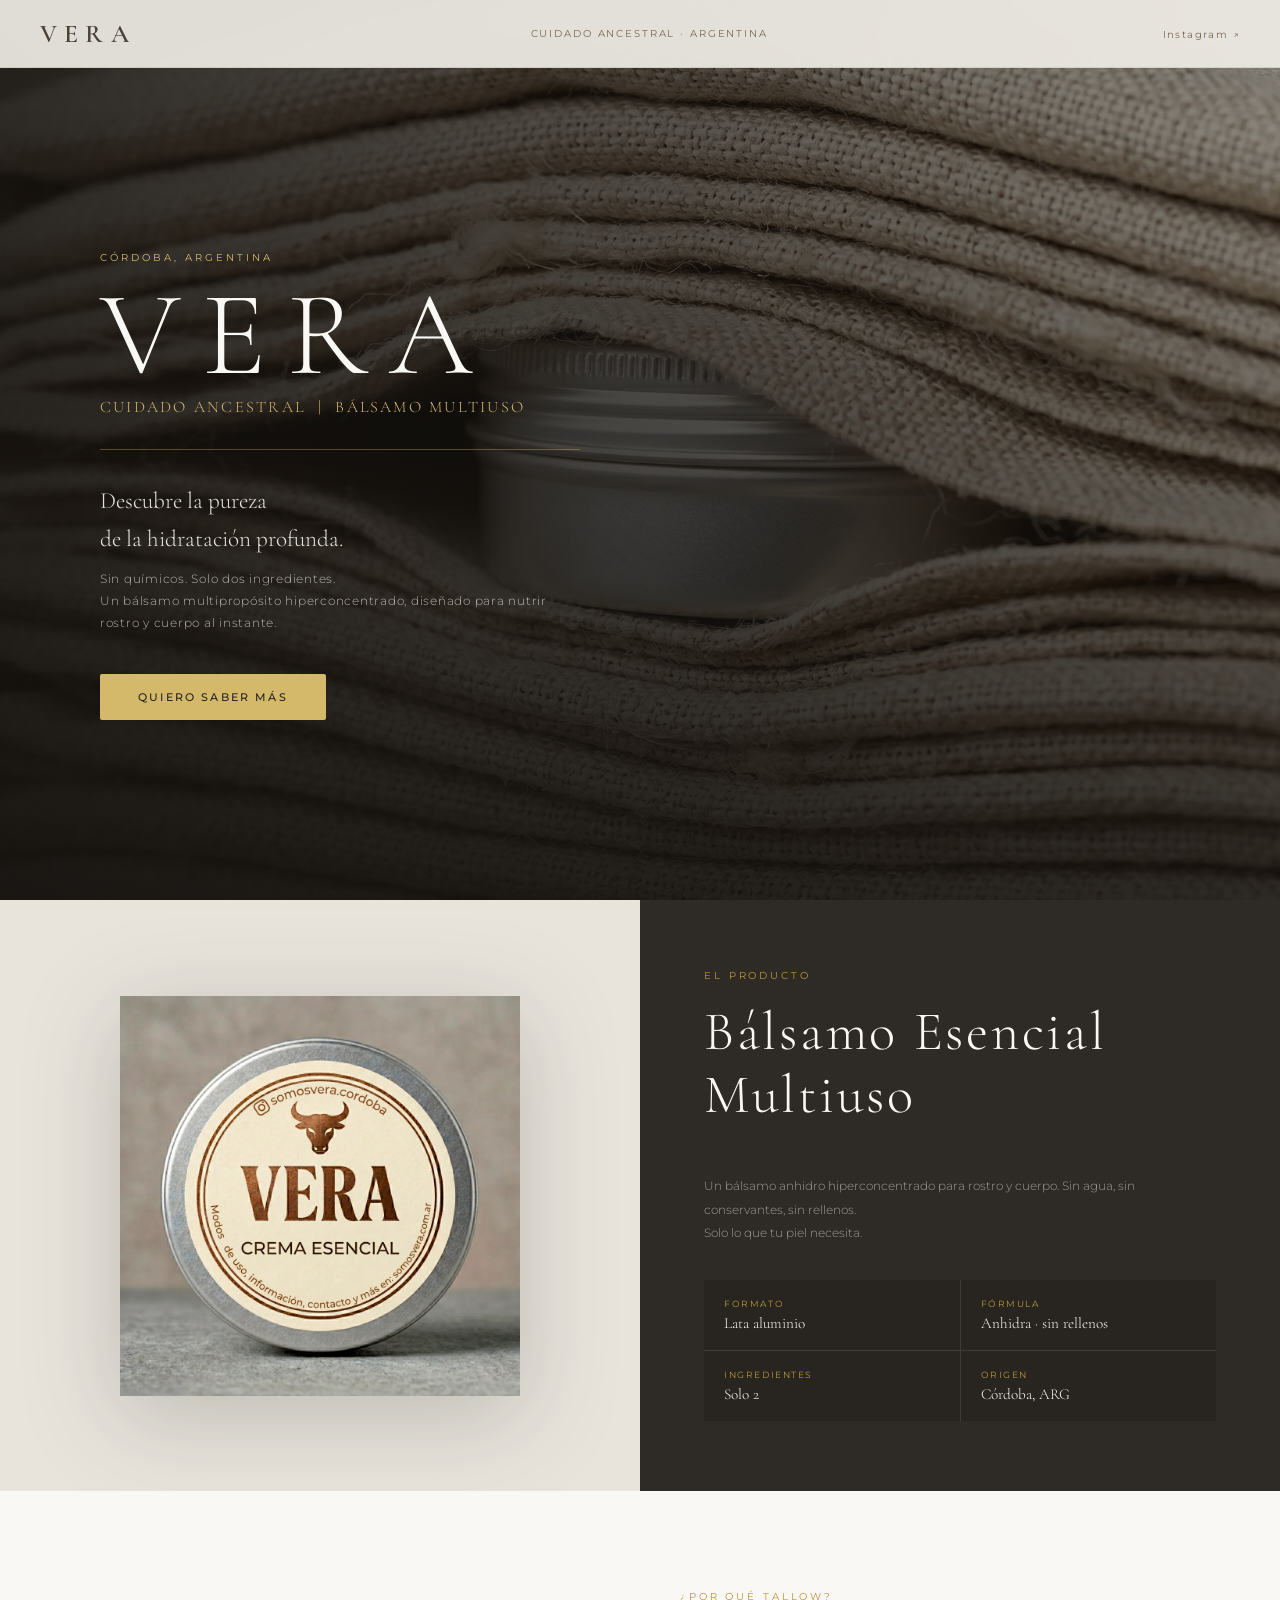
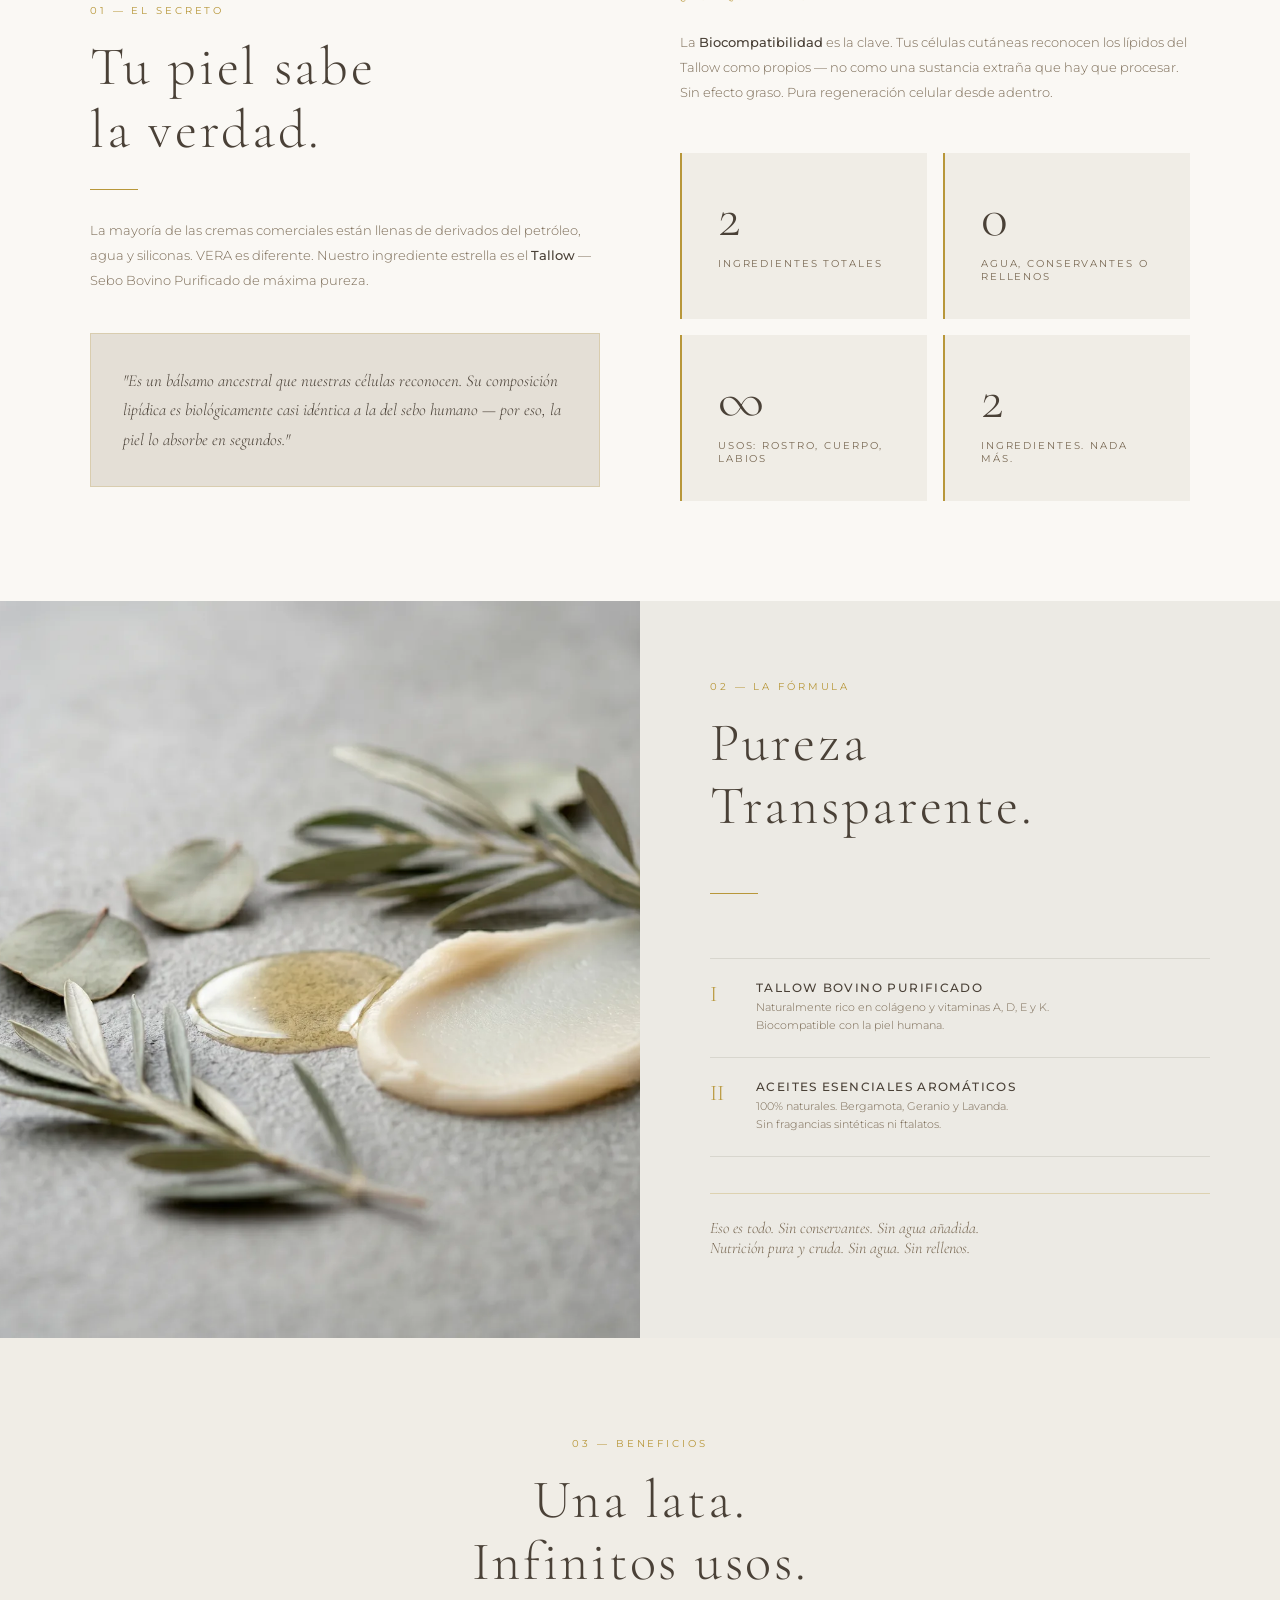
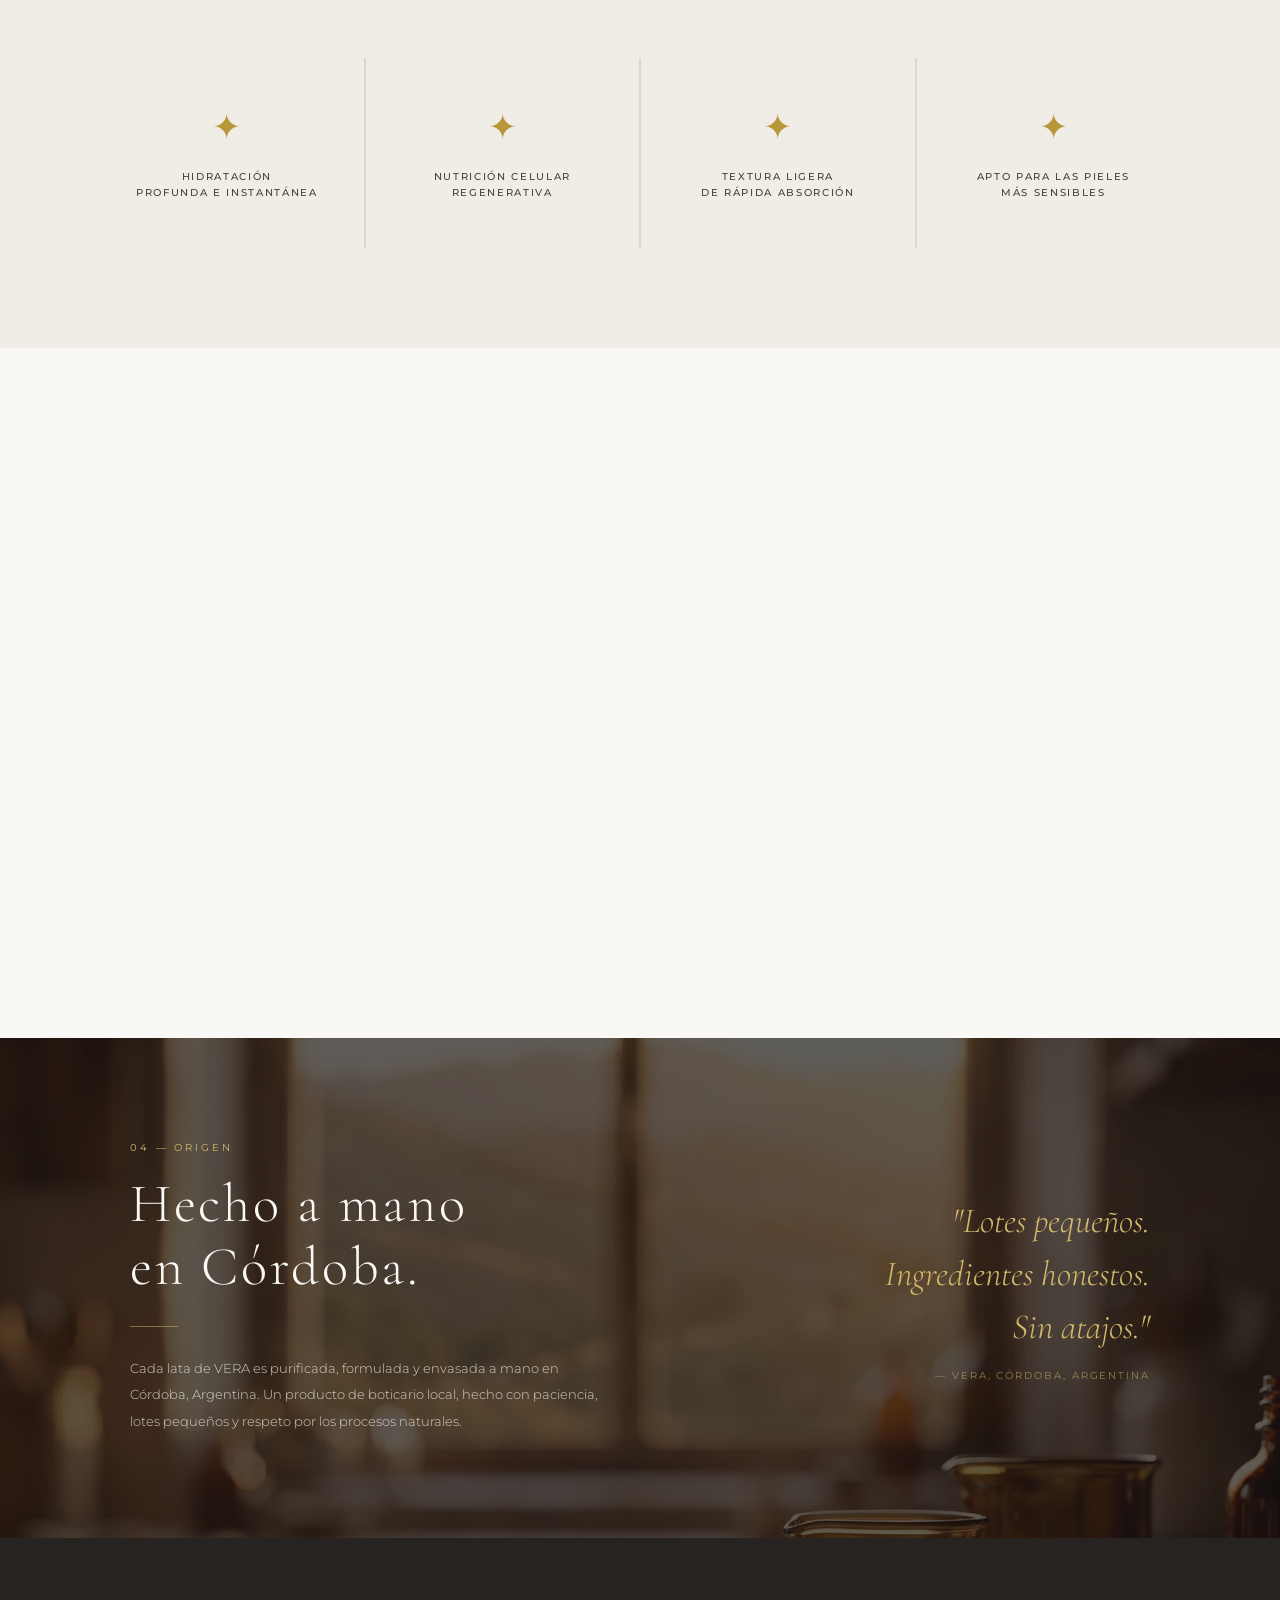
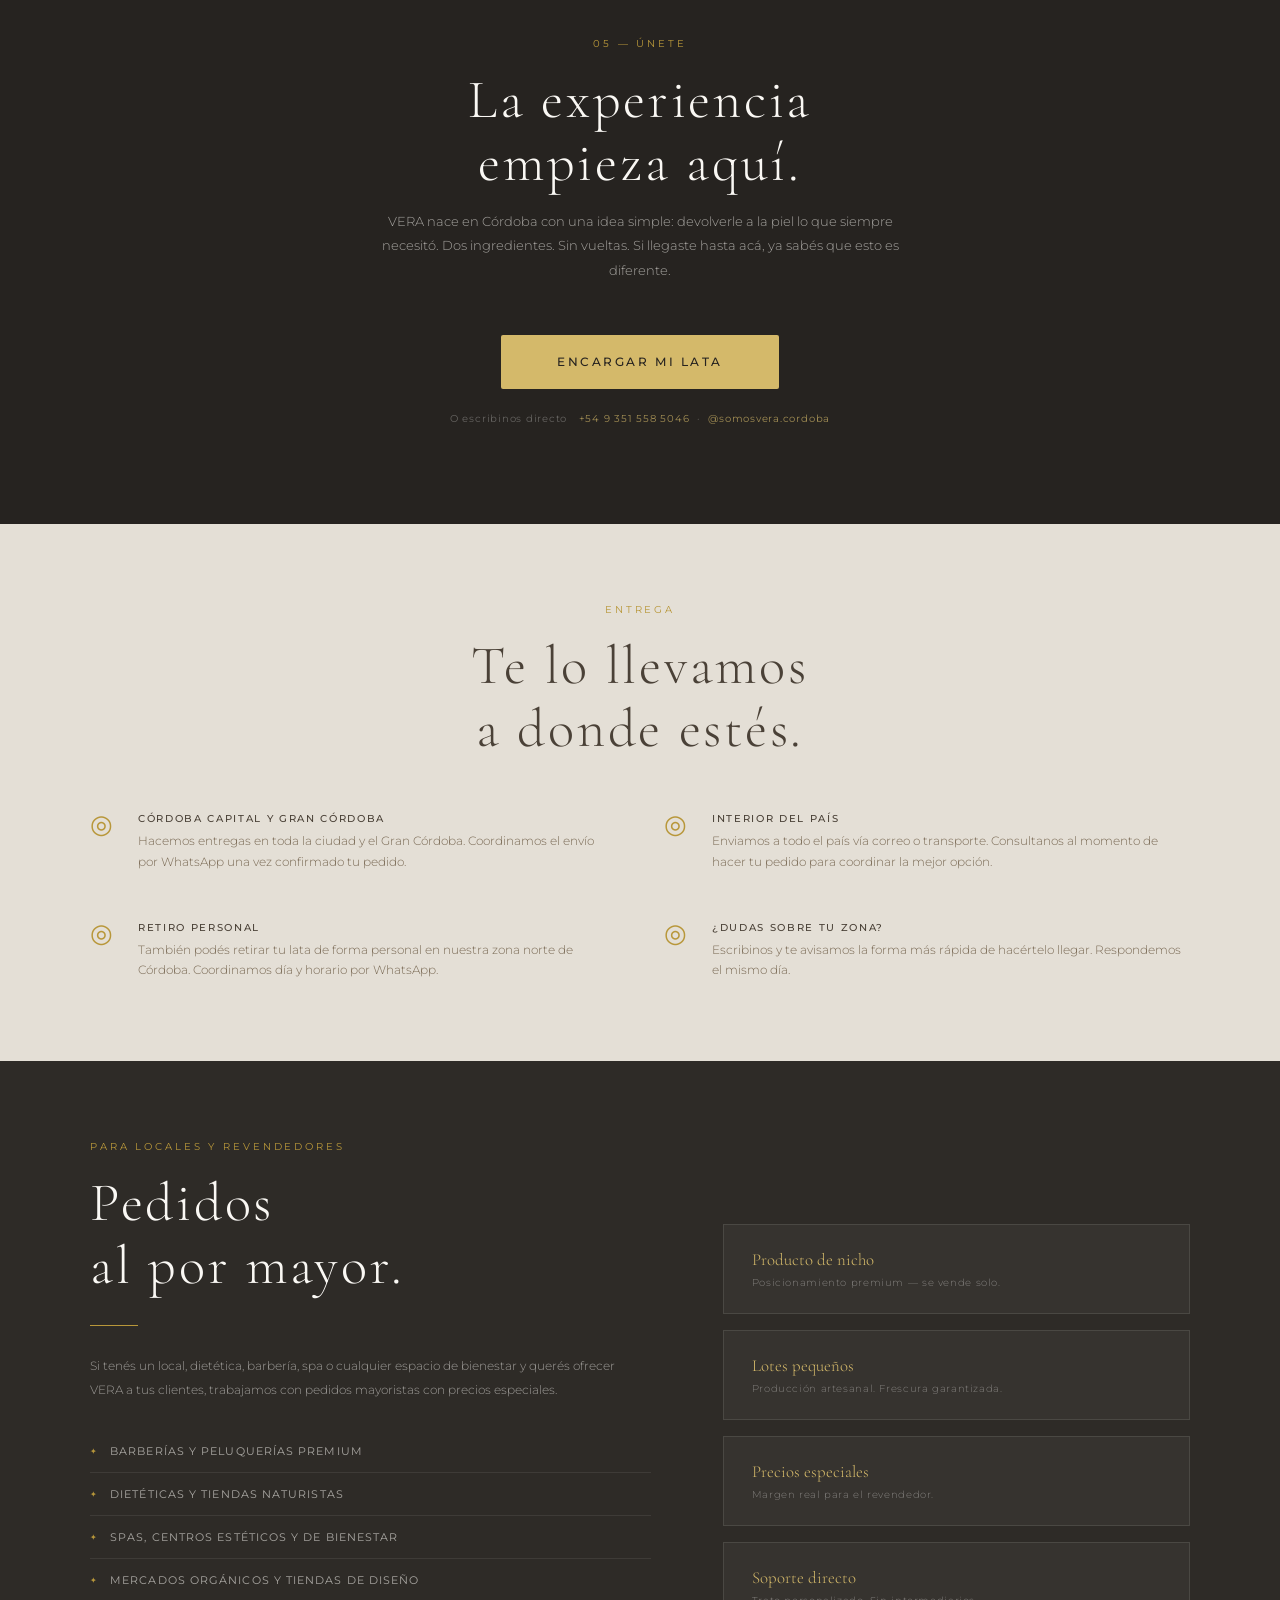
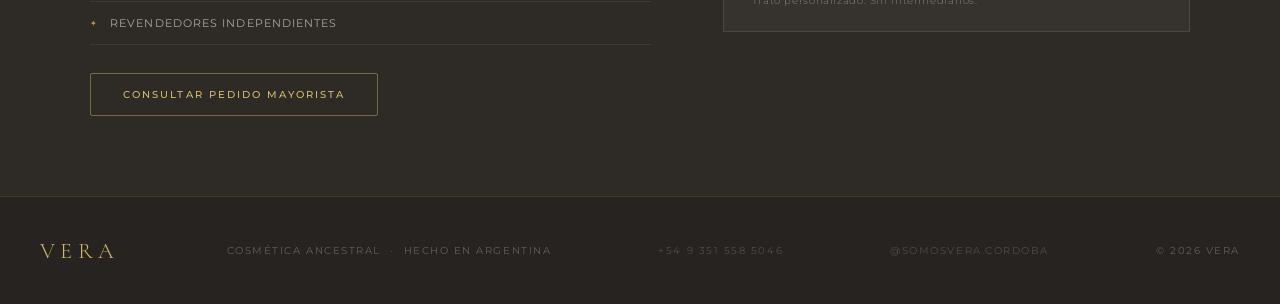
==== index.html @ 664d97ab "Add files via upload" ====
<!DOCTYPE html>
<html lang="es">
<head>
  <meta charset="UTF-8">
  <meta name="viewport" content="width=device-width, initial-scale=1.0">
  <title>VERA — Cuidado Ancestral</title>
  <meta name="description" content="Bálsamo anhidro multipropósito con Tallow Bovino Purificado. Sin químicos. Solo dos ingredientes. Hecho a mano en Córdoba, Argentina.">
  <meta name="google-site-verification" content="EqKRUi0XZjPTSMyRxsGpBdB-hpSCv6zzJVBK5HMQ8D8" />
  <link rel="icon" type="image/x-icon" href="favicon.ico">
  <link rel="apple-touch-icon" href="favicon.ico">

  <!-- Google tag (gtag.js) -->
  <script async src="https://www.googletagmanager.com/gtag/js?id=G-8P85FS23PB"></script>
  <script>
    window.dataLayer = window.dataLayer || [];
    function gtag(){dataLayer.push(arguments);}
    gtag('js', new Date());
    gtag('config', 'G-8P85FS23PB');
  </script>

  <!-- FONTS -->
  <link rel="preconnect" href="https://fonts.googleapis.com">
  <link rel="preconnect" href="https://fonts.gstatic.com" crossorigin>
  <link href="https://fonts.googleapis.com/css2?family=Cormorant+Garamond:ital,wght@0,300;0,400;0,600;1,300;1,400&family=Montserrat:wght@300;400;500;600&display=swap" rel="stylesheet">

  <style>
    /* ──────────────────────────────────────────────
       RESET & BASE
    ────────────────────────────────────────────── */
    *, *::before, *::after { box-sizing: border-box; margin: 0; padding: 0; }

    :root {
      --cream:       #F0EDE6;
      --cream-dark:  #E4DFD6;
      --concrete:    #D8D4CC;
      --concrete-bg: #ECEAE4;
      --charcoal:    #2E2B27;
      --bronze:      #4A4137;
      --bronze-mid:  #7A6A55;
      --gold:        #B8973A;
      --gold-light:  #D4B96A;
      --white-warm:  #FAF8F4;
      --dark-bg:     #262320;

      --serif:  'Cormorant Garamond', Georgia, serif;
      --sans:   'Montserrat', Arial, sans-serif;

      --max-w: 1100px;
      --radius: 2px;
    }

    html { scroll-behavior: smooth; }

    body {
      font-family: var(--sans);
      background-color: var(--cream);
      color: var(--charcoal);
      -webkit-font-smoothing: antialiased;
      overflow-x: hidden;
    }

    img { display: block; width: 100%; }

    /* ──────────────────────────────────────────────
       NAVIGATION
    ────────────────────────────────────────────── */
    nav {
      position: fixed;
      top: 0; left: 0; right: 0;
      z-index: 100;
      padding: 18px 40px;
      display: flex;
      justify-content: space-between;
      align-items: center;
      background: rgba(240, 237, 230, 0.92);
      backdrop-filter: blur(12px);
      -webkit-backdrop-filter: blur(12px);
      border-bottom: 1px solid rgba(74, 65, 55, 0.12);
      transition: padding 0.3s ease;
    }

    .nav-logo {
      font-family: var(--serif);
      font-size: 1.6rem;
      font-weight: 600;
      letter-spacing: 0.28em;
      color: var(--bronze);
      text-decoration: none;
    }

    .nav-tagline {
      font-family: var(--sans);
      font-size: 0.65rem;
      letter-spacing: 0.18em;
      text-transform: uppercase;
      color: var(--bronze-mid);
    }

    /* ──────────────────────────────────────────────
       HERO
       → Imagen: img_hero.jpg (lata en lino)
    ────────────────────────────────────────────── */
    #hero {
      min-height: 100vh;
      position: relative;
      display: flex;
      align-items: flex-end;
      justify-content: flex-start;
      overflow: hidden;
      background-color: #C8C0B0;
    }

    .hero-bg {
      position: absolute;
      inset: 0;
      background-image: url('img_hero.webp');
      background-size: cover;
      background-position: center 40%;
      transform: scale(1.04);
      transition: transform 8s ease;
    }

    #hero:hover .hero-bg { transform: scale(1.0); }

    .hero-overlay {
      position: absolute;
      inset: 0;
      /* Strong dark base + heavier on the left where text sits */
      background:
        linear-gradient(to right,  rgba(20,17,14,0.82) 0%, rgba(20,17,14,0.55) 55%, rgba(20,17,14,0.15) 100%),
        linear-gradient(to bottom, rgba(20,17,14,0.25) 0%, rgba(20,17,14,0.55) 60%, rgba(20,17,14,0.85) 100%);
    }

    .hero-content {
      position: relative;
      z-index: 2;
      padding: 0 60px 80px;
      max-width: 720px;
    }

    .hero-brand-label {
      font-family: var(--sans);
      font-size: 0.62rem;
      letter-spacing: 0.3em;
      text-transform: uppercase;
      color: var(--gold-light);
      margin-bottom: 18px;
      display: block;
    }

    .hero-title {
      font-family: var(--serif);
      font-size: clamp(4rem, 10vw, 7.5rem);
      font-weight: 300;
      letter-spacing: 0.18em;
      line-height: 0.9;
      color: var(--white-warm);
      margin-bottom: 8px;
    }

    .hero-subtitle {
      font-family: var(--serif);
      font-size: clamp(0.85rem, 1.5vw, 1rem);
      font-weight: 300;
      letter-spacing: 0.14em;
      text-transform: uppercase;
      color: var(--gold-light);
      margin-bottom: 32px;
      padding-bottom: 32px;
      border-bottom: 1px solid rgba(212, 185, 106, 0.35);
    }

    .hero-body {
      font-family: var(--serif);
      font-size: clamp(1.1rem, 2.2vw, 1.45rem);
      font-weight: 300;
      line-height: 1.65;
      color: rgba(250, 248, 244, 0.9);
      margin-bottom: 10px;
    }

    .hero-body-small {
      font-family: var(--sans);
      font-size: 0.78rem;
      font-weight: 300;
      letter-spacing: 0.06em;
      line-height: 1.75;
      color: rgba(250, 248, 244, 0.68);
      margin-bottom: 40px;
      max-width: 480px;
    }

    .btn-primary {
      display: inline-block;
      font-family: var(--sans);
      font-size: 0.68rem;
      font-weight: 500;
      letter-spacing: 0.2em;
      text-transform: uppercase;
      color: var(--dark-bg);
      background: var(--gold-light);
      border: none;
      padding: 16px 38px;
      cursor: pointer;
      text-decoration: none;
      border-radius: var(--radius);
      transition: background 0.25s ease, letter-spacing 0.25s ease;
    }

    .btn-primary:hover {
      background: var(--gold);
      letter-spacing: 0.24em;
    }

    /* ── PRODUCT SHOWCASE ── */
    #producto {
      background: var(--cream-dark);
      padding: 0;
    }

    .producto-grid {
      display: grid;
      grid-template-columns: 1fr 1fr;
      min-height: 540px;
    }

    .producto-img-wrap {
      background: #E8E4DC;
      display: flex;
      align-items: center;
      justify-content: center;
      padding: 60px;
      overflow: hidden;
    }

    .producto-img-wrap img {
      width: 100%;
      max-width: 400px;
      height: auto;
      object-fit: contain;
      filter: drop-shadow(0 20px 48px rgba(38,35,32,0.22));
      transition: transform 0.6s ease;
    }

    .producto-img-wrap:hover img {
      transform: scale(1.03) rotate(1deg);
    }

    .producto-content {
      background: var(--charcoal);
      padding: 70px 64px;
      display: flex;
      flex-direction: column;
      justify-content: center;
    }

    .producto-content .section-label { color: var(--gold); }
    .producto-content .section-title { color: var(--white-warm); }

    .producto-detail {
      font-family: var(--sans);
      font-size: 0.75rem;
      font-weight: 300;
      line-height: 1.95;
      color: rgba(250, 248, 244, 0.55);
      margin-top: 20px;
    }

    .producto-specs {
      display: grid;
      grid-template-columns: 1fr 1fr;
      gap: 1px;
      background: rgba(250,248,244,0.08);
      margin-top: 36px;
    }

    .spec-item {
      background: rgba(38,35,32,0.9);
      padding: 18px 20px;
    }

    .spec-label {
      font-family: var(--sans);
      font-size: 0.55rem;
      letter-spacing: 0.18em;
      text-transform: uppercase;
      color: var(--gold);
      display: block;
      margin-bottom: 4px;
    }

    .spec-value {
      font-family: var(--serif);
      font-size: 0.95rem;
      font-weight: 300;
      color: var(--white-warm);
    }

    @media (max-width: 900px) {
      .producto-grid { grid-template-columns: 1fr; }
      .producto-img-wrap { padding: 48px 40px; min-height: 320px; }
      .producto-content { padding: 48px 32px; }
      .producto-specs { grid-template-columns: 1fr 1fr; }
    }

    .btn-outline {
      display: inline-block;
      font-family: var(--sans);
      font-size: 0.68rem;
      font-weight: 500;
      letter-spacing: 0.2em;
      text-transform: uppercase;
      color: var(--white-warm);
      background: transparent;
      border: 1px solid rgba(250, 248, 244, 0.5);
      padding: 15px 36px;
      cursor: pointer;
      text-decoration: none;
      border-radius: var(--radius);
      transition: all 0.25s ease;
    }

    .btn-outline:hover {
      background: rgba(250, 248, 244, 0.1);
      border-color: var(--gold-light);
      color: var(--gold-light);
    }

    /* ──────────────────────────────────────────────
       SECTION BASE STYLES
    ────────────────────────────────────────────── */
    section { padding: 100px 40px; }

    .section-inner {
      max-width: var(--max-w);
      margin: 0 auto;
    }

    .section-label {
      display: block;
      font-family: var(--sans);
      font-size: 0.6rem;
      letter-spacing: 0.3em;
      text-transform: uppercase;
      color: var(--gold);
      margin-bottom: 20px;
    }

    .section-title {
      font-family: var(--serif);
      font-size: clamp(2rem, 4.5vw, 3.4rem);
      font-weight: 300;
      letter-spacing: 0.05em;
      line-height: 1.15;
      color: var(--bronze);
      margin-bottom: 28px;
    }

    .section-text {
      font-family: var(--sans);
      font-size: 0.82rem;
      font-weight: 300;
      line-height: 1.9;
      color: var(--bronze-mid);
      max-width: 620px;
    }

    .divider {
      width: 48px;
      height: 1px;
      background: var(--gold);
      margin: 28px 0;
    }

    /* ──────────────────────────────────────────────
       SECTION 1 — EL SECRETO BIOCOMPATIBLE
    ────────────────────────────────────────────── */
    #secreto {
      background-color: var(--white-warm);
    }

    .secreto-grid {
      display: grid;
      grid-template-columns: 1fr 1fr;
      gap: 80px;
      align-items: center;
    }

    .secreto-stat {
      display: flex;
      flex-direction: column;
      align-items: flex-start;
      gap: 12px;
      padding: 36px;
      background: var(--cream);
      border-left: 2px solid var(--gold);
    }

    .secreto-stat-number {
      font-family: var(--serif);
      font-size: 3.5rem;
      font-weight: 300;
      color: var(--bronze);
      line-height: 1;
    }

    .secreto-stat-label {
      font-family: var(--sans);
      font-size: 0.65rem;
      letter-spacing: 0.18em;
      text-transform: uppercase;
      color: var(--bronze-mid);
    }

    .secreto-stats-grid {
      display: grid;
      grid-template-columns: 1fr 1fr;
      gap: 16px;
      margin-top: 48px;
    }

    .highlight-box {
      background: var(--cream-dark);
      border: 1px solid rgba(184, 151, 58, 0.25);
      padding: 32px;
      margin-top: 40px;
    }

    .highlight-box p {
      font-family: var(--serif);
      font-size: 1.05rem;
      font-weight: 300;
      font-style: italic;
      line-height: 1.75;
      color: var(--bronze);
    }

    /* ──────────────────────────────────────────────
       SECTION 2 — LA FÓRMULA
       → Imagen: img_formula.jpg (eucalipto + textura)
    ────────────────────────────────────────────── */
    #formula {
      background-color: var(--concrete-bg);
      padding: 0;
    }

    .formula-grid {
      display: grid;
      grid-template-columns: 1fr 1fr;
      min-height: 600px;
    }

    .formula-img {
      position: relative;
      overflow: hidden;
      background-color: #C8C4BC;
    }

    .formula-img img {
      height: 100%;
      object-fit: cover;
      object-position: center;
      transition: transform 6s ease;
    }

    .formula-img:hover img { transform: scale(1.04); }

    .formula-content {
      padding: 80px 70px;
      display: flex;
      flex-direction: column;
      justify-content: center;
      background: var(--concrete-bg);
    }

    .ingredient-list {
      list-style: none;
      margin: 36px 0;
    }

    .ingredient-list li {
      display: flex;
      align-items: flex-start;
      gap: 18px;
      padding: 22px 0;
      border-bottom: 1px solid rgba(74, 65, 55, 0.12);
    }

    .ingredient-list li:first-child {
      border-top: 1px solid rgba(74, 65, 55, 0.12);
    }

    .ingredient-number {
      font-family: var(--serif);
      font-size: 1.4rem;
      font-weight: 300;
      color: var(--gold);
      line-height: 1;
      min-width: 28px;
      padding-top: 2px;
    }

    .ingredient-name {
      font-family: var(--sans);
      font-size: 0.72rem;
      font-weight: 500;
      letter-spacing: 0.12em;
      text-transform: uppercase;
      color: var(--bronze);
      margin-bottom: 4px;
    }

    .ingredient-desc {
      font-family: var(--sans);
      font-size: 0.7rem;
      font-weight: 300;
      color: var(--bronze-mid);
      line-height: 1.6;
    }

    .formula-close {
      font-family: var(--serif);
      font-size: 1rem;
      font-style: italic;
      font-weight: 300;
      color: var(--bronze-mid);
      padding: 24px 0 0;
      border-top: 1px solid rgba(184, 151, 58, 0.3);
    }

    /* ──────────────────────────────────────────────
       SECTION 3 — BENEFICIOS
    ────────────────────────────────────────────── */
    #beneficios {
      background-color: var(--cream);
    }

    .beneficios-header {
      text-align: center;
      margin-bottom: 64px;
    }

    .beneficios-header .section-label {
      display: block;
      text-align: center;
    }

    .beneficios-grid {
      display: grid;
      grid-template-columns: repeat(4, 1fr);
      gap: 2px;
      background: rgba(74, 65, 55, 0.12);
    }

    .beneficio-card {
      background: var(--cream);
      padding: 48px 36px;
      text-align: center;
      transition: background 0.25s ease;
    }

    .beneficio-card:hover {
      background: var(--white-warm);
    }

    .beneficio-icon {
      font-family: var(--serif);
      font-size: 2.2rem;
      font-weight: 300;
      color: var(--gold);
      margin-bottom: 20px;
      display: block;
    }

    .beneficio-title {
      font-family: var(--sans);
      font-size: 0.65rem;
      font-weight: 500;
      letter-spacing: 0.16em;
      text-transform: uppercase;
      color: var(--bronze);
      line-height: 1.5;
    }

    /* ──────────────────────────────────────────────
       SECTION 4 — HECHO EN CÓRDOBA
       → Imagen: img_cordoba.jpg (taller boticario)
    ────────────────────────────────────────────── */
    #cordoba {
      padding: 0;
      position: relative;
      min-height: 500px;
      display: flex;
      align-items: center;
      overflow: hidden;
    }

    .cordoba-bg {
      position: absolute;
      inset: 0;
      background-image: url('img_cordoba.webp');
      background-size: cover;
      background-position: center 30%;
      filter: brightness(0.55);
    }

    .cordoba-overlay {
      position: absolute;
      inset: 0;
      background: rgba(38, 35, 32, 0.45);
    }

    .cordoba-content {
      position: relative;
      z-index: 2;
      max-width: var(--max-w);
      margin: 0 auto;
      padding: 100px 40px;
      display: grid;
      grid-template-columns: 1fr 1fr;
      gap: 80px;
      align-items: center;
      width: 100%;
    }

    .cordoba-text .section-label { color: var(--gold-light); }

    .cordoba-text .section-title {
      color: var(--white-warm);
    }

    .cordoba-body {
      font-family: var(--sans);
      font-size: 0.82rem;
      font-weight: 300;
      line-height: 2;
      color: rgba(250, 248, 244, 0.78);
      max-width: 480px;
    }

    .cordoba-detail {
      text-align: right;
    }

    .cordoba-quote {
      font-family: var(--serif);
      font-size: clamp(1.4rem, 3vw, 2.2rem);
      font-weight: 300;
      font-style: italic;
      color: var(--gold-light);
      line-height: 1.5;
      text-align: right;
    }

    .cordoba-attr {
      display: block;
      font-family: var(--sans);
      font-size: 0.6rem;
      letter-spacing: 0.2em;
      text-transform: uppercase;
      color: rgba(212, 185, 106, 0.6);
      margin-top: 16px;
      text-align: right;
    }

    /* ──────────────────────────────────────────────
       SECTION 5 — ÚNETE / CTA / PRECIO
    ────────────────────────────────────────────── */
    #cta {
      background-color: var(--dark-bg);
      text-align: center;
    }

    #cta .section-label { color: var(--gold); display: block; text-align: center; }
    #cta .section-title { color: var(--white-warm); text-align: center; margin: 0 auto 16px; max-width: 700px; }

    .cta-body {
      font-family: var(--sans);
      font-size: 0.8rem;
      font-weight: 300;
      line-height: 1.9;
      color: rgba(250, 248, 244, 0.6);
      max-width: 560px;
      margin: 0 auto 52px;
    }

    .cta-disclaimer {
      display: block;
      font-family: var(--sans);
      font-size: 0.6rem;
      letter-spacing: 0.08em;
      color: rgba(250, 248, 244, 0.3);
      margin-top: 24px;
    }

    /* ── MODO DE USO ── */
    #uso {
      background-color: var(--white-warm);
    }

    .uso-grid {
      display: grid;
      grid-template-columns: 1fr 1.6fr;
      gap: 80px;
      align-items: start;
    }

    .uso-sticky {
      position: sticky;
      top: 100px;
    }

    .uso-steps {
      display: flex;
      flex-direction: column;
      gap: 0;
    }

    .uso-step {
      display: flex;
      gap: 24px;
      padding: 28px 0;
      border-bottom: 1px solid rgba(74, 65, 55, 0.1);
      align-items: flex-start;
    }

    .uso-step:first-child { border-top: 1px solid rgba(74, 65, 55, 0.1); }

    .uso-step-num {
      font-family: var(--serif);
      font-size: 1.8rem;
      font-weight: 300;
      color: var(--gold);
      line-height: 1;
      min-width: 32px;
      padding-top: 2px;
    }

    .uso-step-title {
      font-family: var(--sans);
      font-size: 0.65rem;
      font-weight: 500;
      letter-spacing: 0.14em;
      text-transform: uppercase;
      color: var(--bronze);
      margin-bottom: 6px;
    }

    .uso-step-text {
      font-family: var(--sans);
      font-size: 0.76rem;
      font-weight: 300;
      line-height: 1.85;
      color: var(--bronze-mid);
    }

    .uso-tip {
      margin-top: 36px;
      padding: 28px 32px;
      background: var(--cream-dark);
      border-left: 2px solid var(--gold);
    }

    .uso-tip-label {
      font-family: var(--sans);
      font-size: 0.55rem;
      letter-spacing: 0.22em;
      text-transform: uppercase;
      color: var(--gold);
      display: block;
      margin-bottom: 8px;
    }

    .uso-tip-text {
      font-family: var(--serif);
      font-size: 0.95rem;
      font-weight: 300;
      font-style: italic;
      line-height: 1.75;
      color: var(--bronze);
    }

    @media (max-width: 900px) {
      .uso-grid { grid-template-columns: 1fr; gap: 40px; }
      .uso-sticky { position: static; }
    }

    /* ── ENVÍOS ── */
    #envios {
      background-color: var(--cream-dark);
      padding: 80px 40px;
    }

    .envios-grid {
      display: grid;
      grid-template-columns: 1fr 1fr;
      gap: 48px;
      align-items: start;
    }

    .envios-item {
      display: flex;
      gap: 20px;
      align-items: flex-start;
    }

    .envios-icon {
      font-family: var(--serif);
      font-size: 1.6rem;
      color: var(--gold);
      line-height: 1;
      min-width: 28px;
    }

    .envios-item-title {
      font-family: var(--sans);
      font-size: 0.65rem;
      font-weight: 500;
      letter-spacing: 0.16em;
      text-transform: uppercase;
      color: var(--bronze);
      margin-bottom: 6px;
    }

    .envios-item-text {
      font-family: var(--sans);
      font-size: 0.74rem;
      font-weight: 300;
      line-height: 1.75;
      color: var(--bronze-mid);
    }

    /* ── MAYORISTAS ── */
    #mayoristas {
      background-color: var(--charcoal);
      padding: 80px 40px;
    }

    .mayoristas-inner {
      max-width: var(--max-w);
      margin: 0 auto;
      display: grid;
      grid-template-columns: 1.2fr 1fr;
      gap: 72px;
      align-items: center;
    }

    #mayoristas .section-label { color: var(--gold); }
    #mayoristas .section-title { color: var(--white-warm); }

    .mayoristas-text {
      font-family: var(--sans);
      font-size: 0.78rem;
      font-weight: 300;
      line-height: 1.9;
      color: rgba(250, 248, 244, 0.55);
    }

    .mayoristas-list {
      list-style: none;
      margin: 28px 0;
    }

    .mayoristas-list li {
      font-family: var(--sans);
      font-size: 0.68rem;
      letter-spacing: 0.1em;
      text-transform: uppercase;
      color: rgba(250, 248, 244, 0.6);
      padding: 14px 0;
      border-bottom: 1px solid rgba(250, 248, 244, 0.08);
      display: flex;
      align-items: center;
      gap: 12px;
    }

    .mayoristas-list li::before {
      content: "✦";
      color: var(--gold);
      font-size: 0.5rem;
    }

    .btn-mayorista {
      display: inline-block;
      font-family: var(--sans);
      font-size: 0.65rem;
      font-weight: 500;
      letter-spacing: 0.2em;
      text-transform: uppercase;
      color: var(--gold-light);
      background: transparent;
      border: 1px solid rgba(212, 185, 106, 0.45);
      padding: 14px 32px;
      cursor: pointer;
      text-decoration: none;
      border-radius: var(--radius);
      transition: all 0.25s ease;
    }

    .btn-mayorista:hover {
      background: rgba(212, 185, 106, 0.1);
      border-color: var(--gold);
      letter-spacing: 0.24em;
    }

    .mayoristas-badge-list {
      display: flex;
      flex-direction: column;
      gap: 16px;
    }

    .mayorista-badge {
      background: rgba(250, 248, 244, 0.04);
      border: 1px solid rgba(250, 248, 244, 0.1);
      padding: 24px 28px;
    }

    .mayorista-badge-title {
      font-family: var(--serif);
      font-size: 1.05rem;
      font-weight: 300;
      color: var(--gold-light);
      margin-bottom: 6px;
    }

    .mayorista-badge-desc {
      font-family: var(--sans);
      font-size: 0.65rem;
      font-weight: 300;
      color: rgba(250, 248, 244, 0.4);
      letter-spacing: 0.06em;
    }

    .btn-cta {
      display: inline-block;
      font-family: var(--sans);
      font-size: 0.72rem;
      font-weight: 500;
      letter-spacing: 0.22em;
      text-transform: uppercase;
      color: var(--dark-bg);
      background: var(--gold-light);
      border: none;
      padding: 20px 56px;
      cursor: pointer;
      text-decoration: none;
      border-radius: var(--radius);
      transition: all 0.25s ease;
      box-shadow: 0 0 0 0 rgba(212, 185, 106, 0.3);
    }

    .btn-cta:hover {
      background: var(--gold);
      box-shadow: 0 0 32px rgba(212, 185, 106, 0.2);
      letter-spacing: 0.26em;
    }

    /* ──────────────────────────────────────────────
       FOOTER
    ────────────────────────────────────────────── */
    footer {
      background: var(--dark-bg);
      border-top: 1px solid rgba(184, 151, 58, 0.2);
      padding: 40px;
      display: flex;
      align-items: center;
      justify-content: space-between;
      flex-wrap: wrap;
      gap: 16px;
    }

    .footer-logo {
      font-family: var(--serif);
      font-size: 1.4rem;
      font-weight: 300;
      letter-spacing: 0.24em;
      color: var(--gold-light);
    }

    .footer-text {
      font-family: var(--sans);
      font-size: 0.6rem;
      letter-spacing: 0.16em;
      text-transform: uppercase;
      color: rgba(250, 248, 244, 0.28);
    }

    /* ──────────────────────────────────────────────
       RESPONSIVE
    ────────────────────────────────────────────── */
    @media (max-width: 900px) {

      nav { padding: 14px 24px; }

      section { padding: 70px 24px; }

      #envios { padding: 70px 24px; }
      #mayoristas { padding: 70px 24px; }

      .hero-content { padding: 0 24px 60px; }

      .secreto-grid,
      .formula-grid,
      .cordoba-content,
      .mayoristas-inner { grid-template-columns: 1fr; gap: 0; }

      .mayoristas-inner { gap: 40px; }

      .formula-img { min-height: 340px; }
      .formula-img img { height: 340px; }
      .formula-content { padding: 56px 32px; }

      .cordoba-content { padding: 70px 24px; gap: 40px; }
      .cordoba-detail { text-align: left; }
      .cordoba-quote, .cordoba-attr { text-align: left; }

      .beneficios-grid { grid-template-columns: 1fr 1fr; }

      .envios-grid { grid-template-columns: 1fr; gap: 32px; }

      .secreto-stats-grid { grid-template-columns: 1fr; }

      .price-block { flex-direction: column; align-items: center; gap: 12px; }
    }

    @media (max-width: 560px) {
      .beneficios-grid { grid-template-columns: 1fr; }

      .hero-title { letter-spacing: 0.12em; }

      footer { flex-direction: column; text-align: center; }

      .btn-cta { padding: 18px 36px; }
    }

    /* ──────────────────────────────────────────────
       SCROLL ANIMATION (simple fade-in)
    ────────────────────────────────────────────── */
    .fade-in {
      opacity: 0;
      transform: translateY(28px);
      transition: opacity 0.75s ease, transform 0.75s ease;
    }

    .fade-in.visible {
      opacity: 1;
      transform: translateY(0);
    }

  </style>
</head>

<body>

  <!-- ═══════════════════════════════════════════
       NAV
  ═══════════════════════════════════════════ -->
  <nav>
    <a class="nav-logo" href="#hero">VERA</a>
    <span class="nav-tagline">Cuidado Ancestral · Argentina</span>
    <a href="https://www.instagram.com/somosvera.cordoba/" target="_blank" rel="noopener" style="font-family:var(--sans); font-size:0.62rem; letter-spacing:0.14em; color:var(--bronze-mid); text-decoration:none; transition:color 0.2s;" onmouseover="this.style.color='var(--bronze)'" onmouseout="this.style.color='var(--bronze-mid)'">Instagram ↗</a>
  </nav>


  <!-- ═══════════════════════════════════════════
       HERO
       → Reemplazar 'img_hero.jpg' con la imagen
         de la lata envuelta en lino
  ═══════════════════════════════════════════ -->
  <section id="hero">
    <div class="hero-bg"></div>
    <div class="hero-overlay"></div>

    <div class="hero-content">
      <span class="hero-brand-label">Córdoba, Argentina</span>

      <h1 class="hero-title">VERA</h1>
      <p class="hero-subtitle">Cuidado Ancestral &nbsp;|&nbsp; Bálsamo Multiuso</p>

      <p class="hero-body">
        Descubre la pureza<br>de la hidratación profunda.
      </p>
      <p class="hero-body-small">
        Sin químicos. Solo dos ingredientes.<br>
        Un bálsamo multipropósito hiperconcentrado, diseñado para nutrir rostro y cuerpo al instante.
      </p>

      <a href="#uso" class="btn-primary">Quiero saber más</a>
    </div>
  </section>


  <!-- ═══════════════════════════════════════════
       PRODUCTO — split image/specs
       → img_producto.png (lata de frente)
  ═══════════════════════════════════════════ -->
  <section id="producto">
    <div class="producto-grid">

      <div class="producto-img-wrap">
        <img src="img_producto.webp" alt="VERA Crema Esencial — lata de aluminio" loading="eager">
      </div>

      <div class="producto-content fade-in">
        <span class="section-label">El Producto</span>
        <h2 class="section-title">Bálsamo Esencial<br>Multiuso</h2>
        <p class="producto-detail">
          Un bálsamo anhidro hiperconcentrado para rostro y cuerpo.
          Sin agua, sin conservantes, sin rellenos.<br>
          Solo lo que tu piel necesita.
        </p>

        <div class="producto-specs">
          <div class="spec-item">
            <span class="spec-label">Formato</span>
            <span class="spec-value">Lata aluminio</span>
          </div>
          <div class="spec-item">
            <span class="spec-label">Fórmula</span>
            <span class="spec-value">Anhidra · sin rellenos</span>
          </div>
          <div class="spec-item">
            <span class="spec-label">Ingredientes</span>
            <span class="spec-value">Solo 2</span>
          </div>
          <div class="spec-item">
            <span class="spec-label">Origen</span>
            <span class="spec-value">Córdoba, ARG</span>
          </div>
        </div>
      </div>

    </div>
  </section>


  <!-- ═══════════════════════════════════════════
       SECCIÓN 1 — EL SECRETO BIOCOMPATIBLE
  ═══════════════════════════════════════════ -->
  <section id="secreto">
    <div class="section-inner">
      <div class="secreto-grid">

        <div class="fade-in">
          <span class="section-label">01 — El Secreto</span>
          <h2 class="section-title">Tu piel sabe<br>la verdad.</h2>
          <div class="divider"></div>
          <p class="section-text">
            La mayoría de las cremas comerciales están llenas de derivados del petróleo, agua y siliconas.
            VERA es diferente. Nuestro ingrediente estrella es el <strong style="font-weight:500; color:var(--bronze);">Tallow</strong> — Sebo Bovino Purificado de máxima pureza.
          </p>

          <div class="highlight-box fade-in">
            <p>
              "Es un bálsamo ancestral que nuestras células reconocen. Su composición lipídica
              es biológicamente casi idéntica a la del sebo humano — por eso, la piel lo absorbe en segundos."
            </p>
          </div>
        </div>

        <div class="fade-in">
          <span class="section-label" style="margin-bottom:28px;">¿Por qué Tallow?</span>
          <p class="section-text" style="margin-bottom: 32px;">
            La <strong style="font-weight:500; color:var(--bronze);">Biocompatibilidad</strong> es la clave.
            Tus células cutáneas reconocen los lípidos del Tallow como propios — no como una sustancia extraña
            que hay que procesar. Sin efecto graso. Pura regeneración celular desde adentro.
          </p>

          <div class="secreto-stats-grid">
            <div class="secreto-stat fade-in">
              <span class="secreto-stat-number">2</span>
              <span class="secreto-stat-label">Ingredientes totales</span>
            </div>
            <div class="secreto-stat fade-in">
              <span class="secreto-stat-number">0</span>
              <span class="secreto-stat-label">Agua, conservantes o rellenos</span>
            </div>
            <div class="secreto-stat fade-in">
              <span class="secreto-stat-number">∞</span>
              <span class="secreto-stat-label">Usos: rostro, cuerpo, labios</span>
            </div>
            <div class="secreto-stat fade-in">
              <span class="secreto-stat-number">2</span>
              <span class="secreto-stat-label">Ingredientes. Nada más.</span>
            </div>
          </div>
        </div>

      </div>
    </div>
  </section>


  <!-- ═══════════════════════════════════════════
       SECCIÓN 2 — LA FÓRMULA
       → Reemplazar 'img_formula.jpg' con la imagen
         del eucalipto con textura de crema
  ═══════════════════════════════════════════ -->
  <section id="formula">
    <div class="formula-grid">

      <div class="formula-img">
        <img src="img_formula.webp" alt="Textura del bálsamo VERA con botanicals naturales" loading="lazy">
      </div>

      <div class="formula-content fade-in">
        <span class="section-label">02 — La Fórmula</span>
        <h2 class="section-title">Pureza<br>Transparente.</h2>
        <div class="divider"></div>

        <ul class="ingredient-list">
          <li>
            <span class="ingredient-number">I</span>
            <div>
              <p class="ingredient-name">Tallow Bovino Purificado</p>
              <p class="ingredient-desc">Naturalmente rico en colágeno y vitaminas A, D, E y K.<br>Biocompatible con la piel humana.</p>
            </div>
          </li>
          <li>
            <span class="ingredient-number">II</span>
            <div>
              <p class="ingredient-name">Aceites Esenciales Aromáticos</p>
              <p class="ingredient-desc">100% naturales. Bergamota, Geranio y Lavanda.<br>Sin fragancias sintéticas ni ftalatos.</p>
            </div>
          </li>
        </ul>

        <p class="formula-close">
          Eso es todo. Sin conservantes. Sin agua añadida.<br>
          Nutrición pura y cruda. Sin agua. Sin rellenos.
        </p>
      </div>

    </div>
  </section>


  <!-- ═══════════════════════════════════════════
       SECCIÓN 3 — BENEFICIOS
  ═══════════════════════════════════════════ -->
  <section id="beneficios">
    <div class="section-inner">
      <div class="beneficios-header fade-in">
        <span class="section-label">03 — Beneficios</span>
        <h2 class="section-title" style="text-align:center; max-width:500px; margin:0 auto;">
          Una lata.<br>Infinitos usos.
        </h2>
      </div>

      <div class="beneficios-grid">
        <div class="beneficio-card fade-in">
          <span class="beneficio-icon">✦</span>
          <p class="beneficio-title">Hidratación<br>Profunda e Instantánea</p>
        </div>
        <div class="beneficio-card fade-in">
          <span class="beneficio-icon">✦</span>
          <p class="beneficio-title">Nutrición Celular<br>Regenerativa</p>
        </div>
        <div class="beneficio-card fade-in">
          <span class="beneficio-icon">✦</span>
          <p class="beneficio-title">Textura Ligera<br>de Rápida Absorción</p>
        </div>
        <div class="beneficio-card fade-in">
          <span class="beneficio-icon">✦</span>
          <p class="beneficio-title">Apto para las Pieles<br>más Sensibles</p>
        </div>
      </div>
    </div>
  </section>


  <!-- ═══════════════════════════════════════════
       MODO DE USO
  ═══════════════════════════════════════════ -->
  <section id="uso">
    <div class="section-inner">
      <div class="uso-grid">

        <div class="uso-sticky fade-in">
          <span class="section-label">Modo de Uso</span>
          <h2 class="section-title">Una pequeña<br>cantidad<br>rinde mucho.</h2>
          <div class="divider"></div>
          <p class="section-text">
            VERA es una fórmula rica, nutritiva y concentrada.
            Seguí estos pasos para sacarle el máximo provecho.
          </p>

          <div class="uso-tip">
            <span class="uso-tip-label">Consejo</span>
            <p class="uso-tip-text">
              Aplicala después del baño o sobre la piel apenas húmeda — se desliza mejor y deja una sensación más cómoda.
            </p>
          </div>
        </div>

        <div class="uso-steps fade-in">
          <div class="uso-step">
            <span class="uso-step-num">I</span>
            <div>
              <p class="uso-step-title">Tomá una pequeña cantidad</p>
              <p class="uso-step-text">
                Usá una porción similar a una perlita. Con VERA, menos es más —
                la fórmula es hiperconcentrada y una cantidad mínima es suficiente para nutrir todo el área.
              </p>
            </div>
          </div>

          <div class="uso-step">
            <span class="uso-step-num">II</span>
            <div>
              <p class="uso-step-title">Calentá entre las manos</p>
              <p class="uso-step-text">
                Frotala suavemente entre ambas manos durante unos segundos.
                Con el calor natural de la piel, la crema se vuelve más flexible y fácil de distribuir.
              </p>
            </div>
          </div>

          <div class="uso-step">
            <span class="uso-step-num">III</span>
            <div>
              <p class="uso-step-title">Aplicá con movimientos suaves</p>
              <p class="uso-step-text">
                Distribuí sobre la piel limpia con movimientos circulares hasta que se absorba.
                Funciona tanto en rostro como en cuerpo — codos, labios, cutículas, lo que necesites.
              </p>
            </div>
          </div>

          <div class="uso-step">
            <span class="uso-step-num">IV</span>
            <div>
              <p class="uso-step-title">¿Quedó muy aceitosa?</p>
              <p class="uso-step-text">
                Probablemente usaste más de lo necesario — es el error más común la primera vez.
                La próxima aplicá menos y agregá solo si hace falta. Tu piel te va a ir indicando la cantidad exacta.
              </p>
            </div>
          </div>
        </div>

      </div>
    </div>
  </section>


  <!-- ═══════════════════════════════════════════
       SECCIÓN 4 — HECHO EN CÓRDOBA
       → Reemplazar 'img_cordoba.jpg' con la imagen
         del taller boticario cálido desenfocado
  ═══════════════════════════════════════════ -->
  <section id="cordoba">
    <div class="cordoba-bg"></div>
    <div class="cordoba-overlay"></div>

    <div class="cordoba-content">
      <div class="cordoba-text fade-in">
        <span class="section-label">04 — Origen</span>
        <h2 class="section-title">Hecho a mano<br>en Córdoba.</h2>
        <div class="divider" style="background: rgba(212,185,106,0.5);"></div>
        <p class="cordoba-body">
          Cada lata de VERA es purificada, formulada y envasada a mano en Córdoba, Argentina.
          Un producto de boticario local, hecho con paciencia, lotes pequeños y respeto
          por los procesos naturales.
        </p>
      </div>

      <div class="cordoba-detail fade-in">
        <p class="cordoba-quote">
          "Lotes pequeños.<br>Ingredientes honestos.<br>Sin atajos."
        </p>
        <span class="cordoba-attr">— VERA, Córdoba, Argentina</span>
      </div>
    </div>
  </section>


  <!-- ═══════════════════════════════════════════
       SECCIÓN 5 — ÚNETE / PRECIO / CTA
  ═══════════════════════════════════════════ -->
  <section id="cta">
    <div class="section-inner">

      <span class="section-label">05 — Únete</span>
      <h2 class="section-title">La experiencia<br>empieza aquí.</h2>

      <p class="cta-body">
        VERA nace en Córdoba con una idea simple: devolverle a la piel lo que siempre necesitó.
        Dos ingredientes. Sin vueltas. Si llegaste hasta acá, ya sabés que esto es diferente.
      </p>

      <a href="https://wa.me/5493515585046?text=Hola!%20Vi%20la%20p%C3%A1gina%20de%20VERA%20y%20quiero%20encargar%20mi%20lata." class="btn-cta fade-in" target="_blank" rel="noopener">
        Encargar mi lata
      </a>

      <span class="cta-disclaimer" style="margin-top:24px;">
        O escribinos directo &nbsp;
        <a href="https://wa.me/5493515585046" style="color:rgba(212,185,106,0.7); text-decoration:none;" target="_blank" rel="noopener">+54 9 351 558 5046</a>
        &nbsp;·&nbsp;
        <a href="https://www.instagram.com/somosvera.cordoba/" style="color:rgba(212,185,106,0.7); text-decoration:none;" target="_blank" rel="noopener">@somosvera.cordoba</a>
      </span>

    </div>
  </section>


  <!-- ═══════════════════════════════════════════
       SECCIÓN ENVÍOS
  ═══════════════════════════════════════════ -->
  <section id="envios">
    <div class="section-inner">
      <div style="text-align:center; margin-bottom:52px;" class="fade-in">
        <span class="section-label" style="display:block; text-align:center;">Entrega</span>
        <h2 class="section-title" style="text-align:center; max-width:440px; margin:0 auto;">
          Te lo llevamos<br>a donde estés.
        </h2>
      </div>

      <div class="envios-grid fade-in">
        <div class="envios-item">
          <span class="envios-icon">◎</span>
          <div>
            <p class="envios-item-title">Córdoba Capital y Gran Córdoba</p>
            <p class="envios-item-text">
              Hacemos entregas en toda la ciudad y el Gran Córdoba.
              Coordinamos el envío por WhatsApp una vez confirmado tu pedido.
            </p>
          </div>
        </div>
        <div class="envios-item">
          <span class="envios-icon">◎</span>
          <div>
            <p class="envios-item-title">Interior del país</p>
            <p class="envios-item-text">
              Enviamos a todo el país vía correo o transporte.
              Consultanos al momento de hacer tu pedido para coordinar la mejor opción.
            </p>
          </div>
        </div>
        <div class="envios-item">
          <span class="envios-icon">◎</span>
          <div>
            <p class="envios-item-title">Retiro personal</p>
            <p class="envios-item-text">
              También podés retirar tu lata de forma personal en nuestra zona
              norte de Córdoba. Coordinamos día y horario por WhatsApp.
            </p>
          </div>
        </div>
        <div class="envios-item">
          <span class="envios-icon">◎</span>
          <div>
            <p class="envios-item-title">¿Dudas sobre tu zona?</p>
            <p class="envios-item-text">
              Escribinos y te avisamos la forma más rápida de hacértelo llegar.
              Respondemos el mismo día.
            </p>
          </div>
        </div>
      </div>
    </div>
  </section>


  <!-- ═══════════════════════════════════════════
       SECCIÓN MAYORISTAS
  ═══════════════════════════════════════════ -->
  <section id="mayoristas">
    <div class="mayoristas-inner">

      <div class="fade-in">
        <span class="section-label">Para Locales y Revendedores</span>
        <h2 class="section-title">Pedidos<br>al por mayor.</h2>
        <div class="divider"></div>
        <p class="mayoristas-text">
          Si tenés un local, dietética, barbería, spa o cualquier espacio de bienestar y querés
          ofrecer VERA a tus clientes, trabajamos con pedidos mayoristas con precios especiales.
        </p>
        <ul class="mayoristas-list">
          <li>Barberías y peluquerías premium</li>
          <li>Dietéticas y tiendas naturistas</li>
          <li>Spas, centros estéticos y de bienestar</li>
          <li>Mercados orgánicos y tiendas de diseño</li>
          <li>Revendedores independientes</li>
        </ul>
        <a href="https://wa.me/5493515585046?text=Hola!%20Vi%20la%20p%C3%A1gina%20de%20VERA%20y%20me%20interesa%20hacer%20un%20pedido%20mayorista." class="btn-mayorista" target="_blank" rel="noopener">
          Consultar pedido mayorista
        </a>
      </div>

      <div class="mayoristas-badge-list fade-in">
        <div class="mayorista-badge">
          <p class="mayorista-badge-title">Producto de nicho</p>
          <p class="mayorista-badge-desc">Posicionamiento premium — se vende solo.</p>
        </div>
        <div class="mayorista-badge">
          <p class="mayorista-badge-title">Lotes pequeños</p>
          <p class="mayorista-badge-desc">Producción artesanal. Frescura garantizada.</p>
        </div>
        <div class="mayorista-badge">
          <p class="mayorista-badge-title">Precios especiales</p>
          <p class="mayorista-badge-desc">Margen real para el revendedor.</p>
        </div>
        <div class="mayorista-badge">
          <p class="mayorista-badge-title">Soporte directo</p>
          <p class="mayorista-badge-desc">Trato personalizado. Sin intermediarios.</p>
        </div>
      </div>

    </div>
  </section>


  <!-- ═══════════════════════════════════════════
       FOOTER
  ═══════════════════════════════════════════ -->
  <footer>
    <span class="footer-logo">VERA</span>
    <span class="footer-text">Cosmética Ancestral &nbsp;·&nbsp; Hecho en Argentina</span>
    <a href="https://wa.me/5493515585046" class="footer-text" style="text-decoration:none; opacity:0.7; transition: opacity 0.2s;" target="_blank" rel="noopener" onmouseover="this.style.opacity='1'" onmouseout="this.style.opacity='0.7'">+54 9 351 558 5046</a>
    <a href="https://www.instagram.com/somosvera.cordoba/" class="footer-text" style="text-decoration:none; opacity:0.7; transition: opacity 0.2s;" target="_blank" rel="noopener" onmouseover="this.style.opacity='1'" onmouseout="this.style.opacity='0.7'">@somosvera.cordoba</a>
    <span class="footer-text">© 2026 VERA</span>
  </footer>


  <!-- ═══════════════════════════════════════════
       SCRIPTS
  ═══════════════════════════════════════════ -->
  <script>
    // Fade-in on scroll
    const observer = new IntersectionObserver((entries) => {
      entries.forEach(entry => {
        if (entry.isIntersecting) {
          entry.target.classList.add('visible');
          // Trigger FOMO bar animation when it enters viewport
          const bar = entry.target.querySelector('.fomo-bar-fill');
          if (bar) {
            setTimeout(() => { bar.style.width = bar.style.width; }, 100);
          }
          observer.unobserve(entry.target);
        }
      });
    }, { threshold: 0.12 });

    document.querySelectorAll('.fade-in').forEach(el => observer.observe(el));

    // Nav shrink on scroll
    const nav = document.querySelector('nav');
    window.addEventListener('scroll', () => {
      nav.style.padding = window.scrollY > 60 ? '10px 40px' : '18px 40px';
    });
  </script>

</body>
</html>
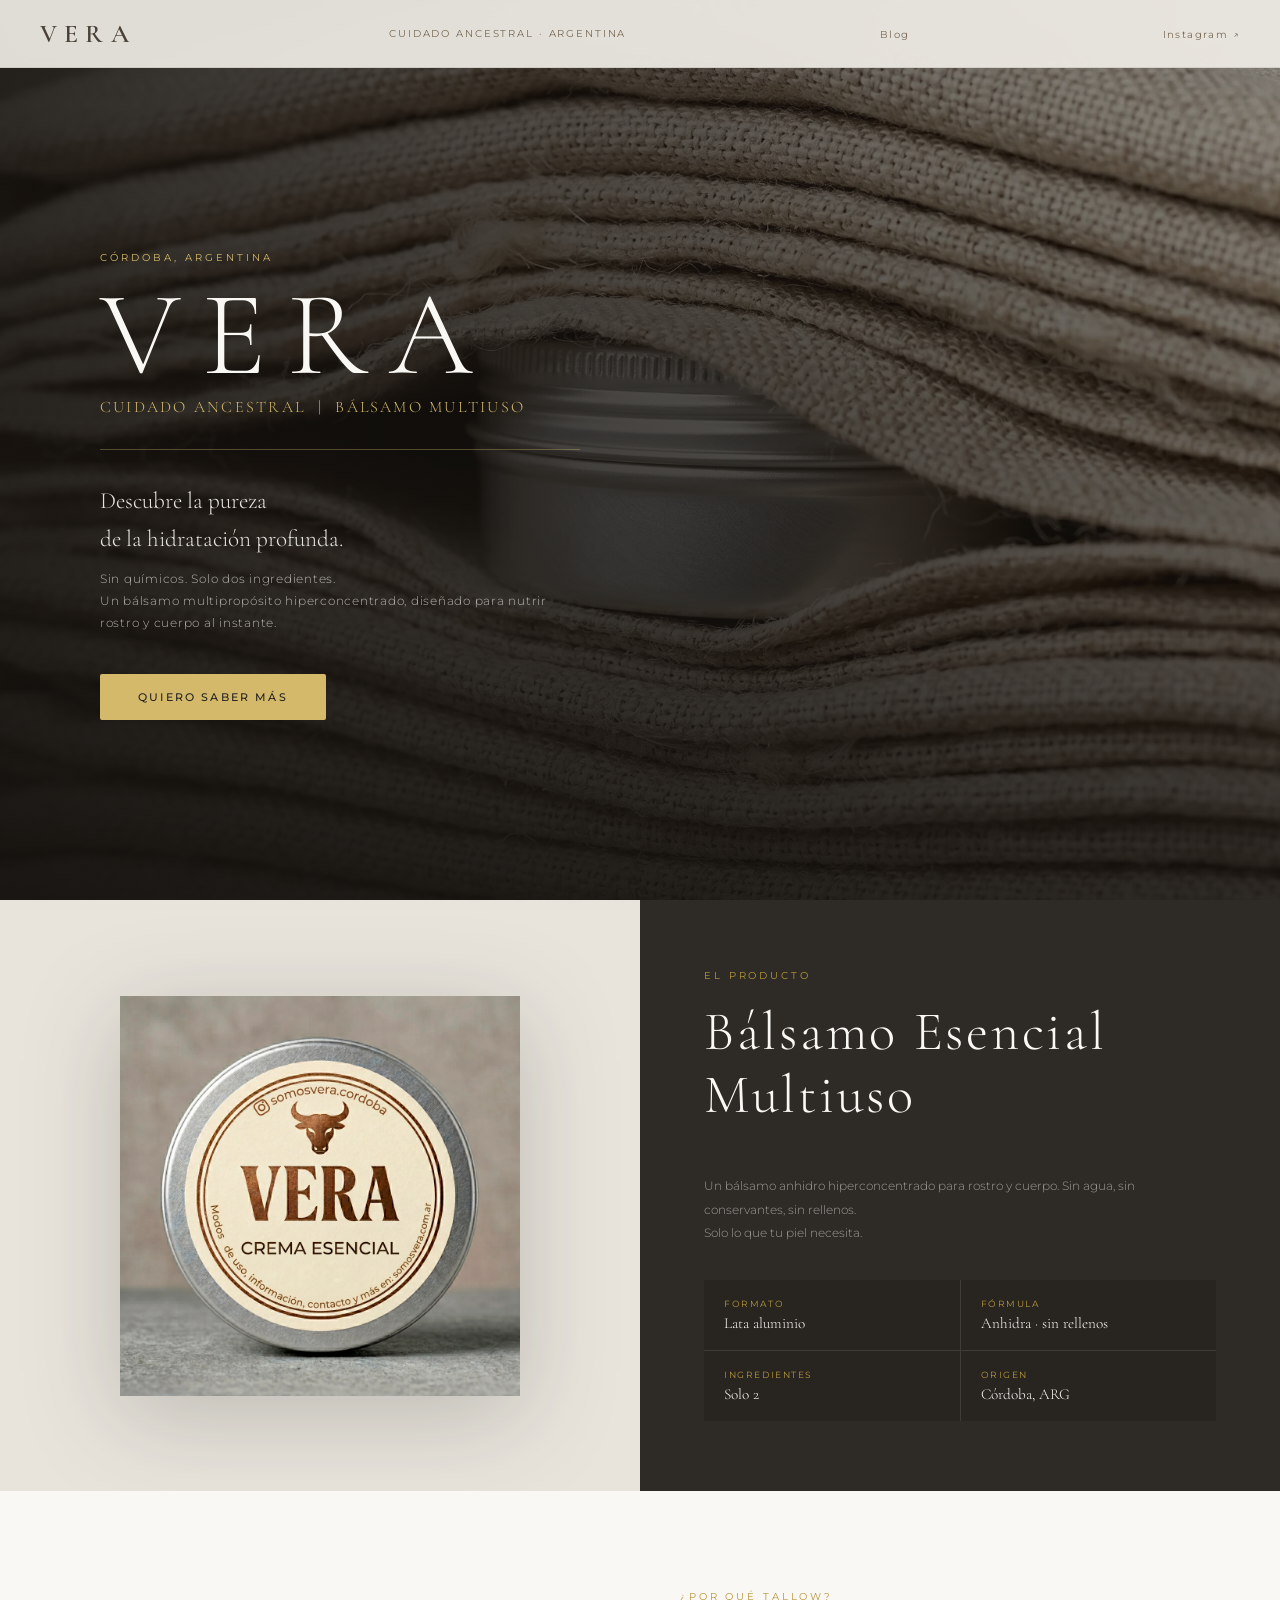
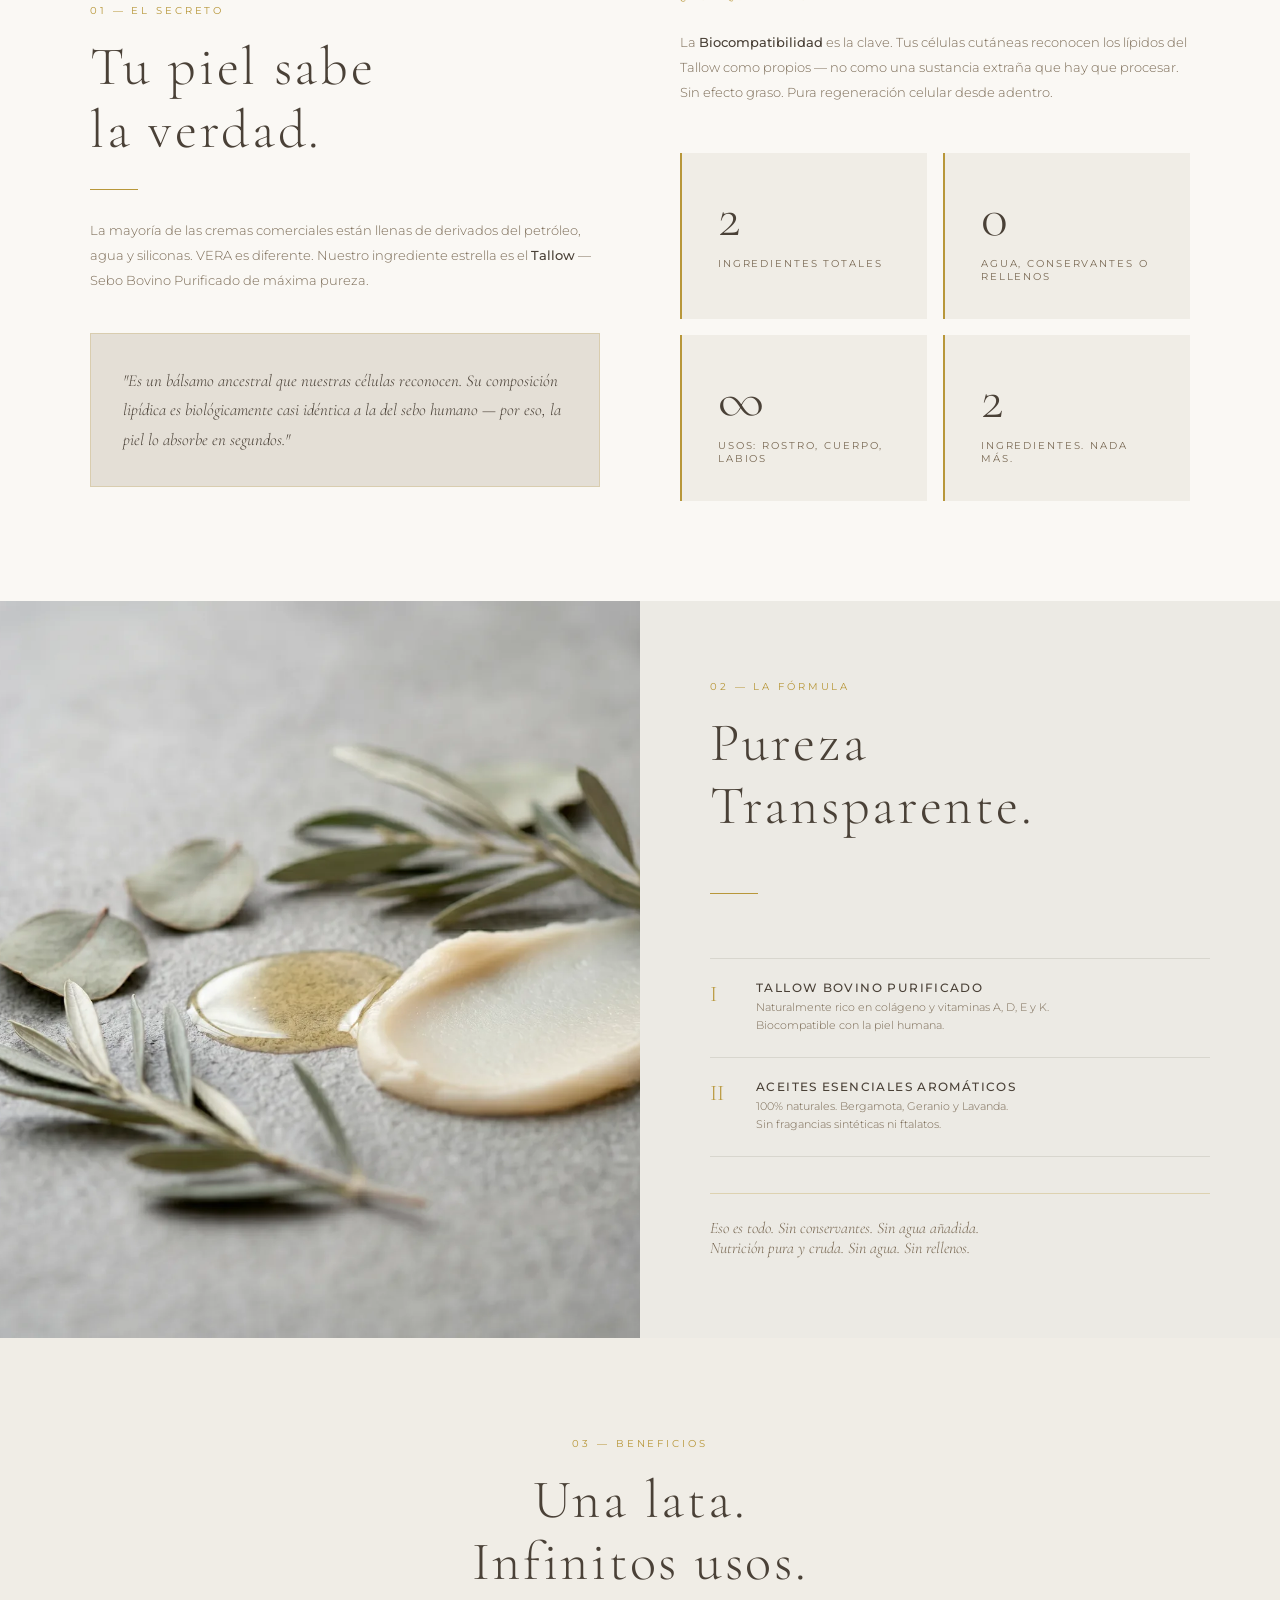
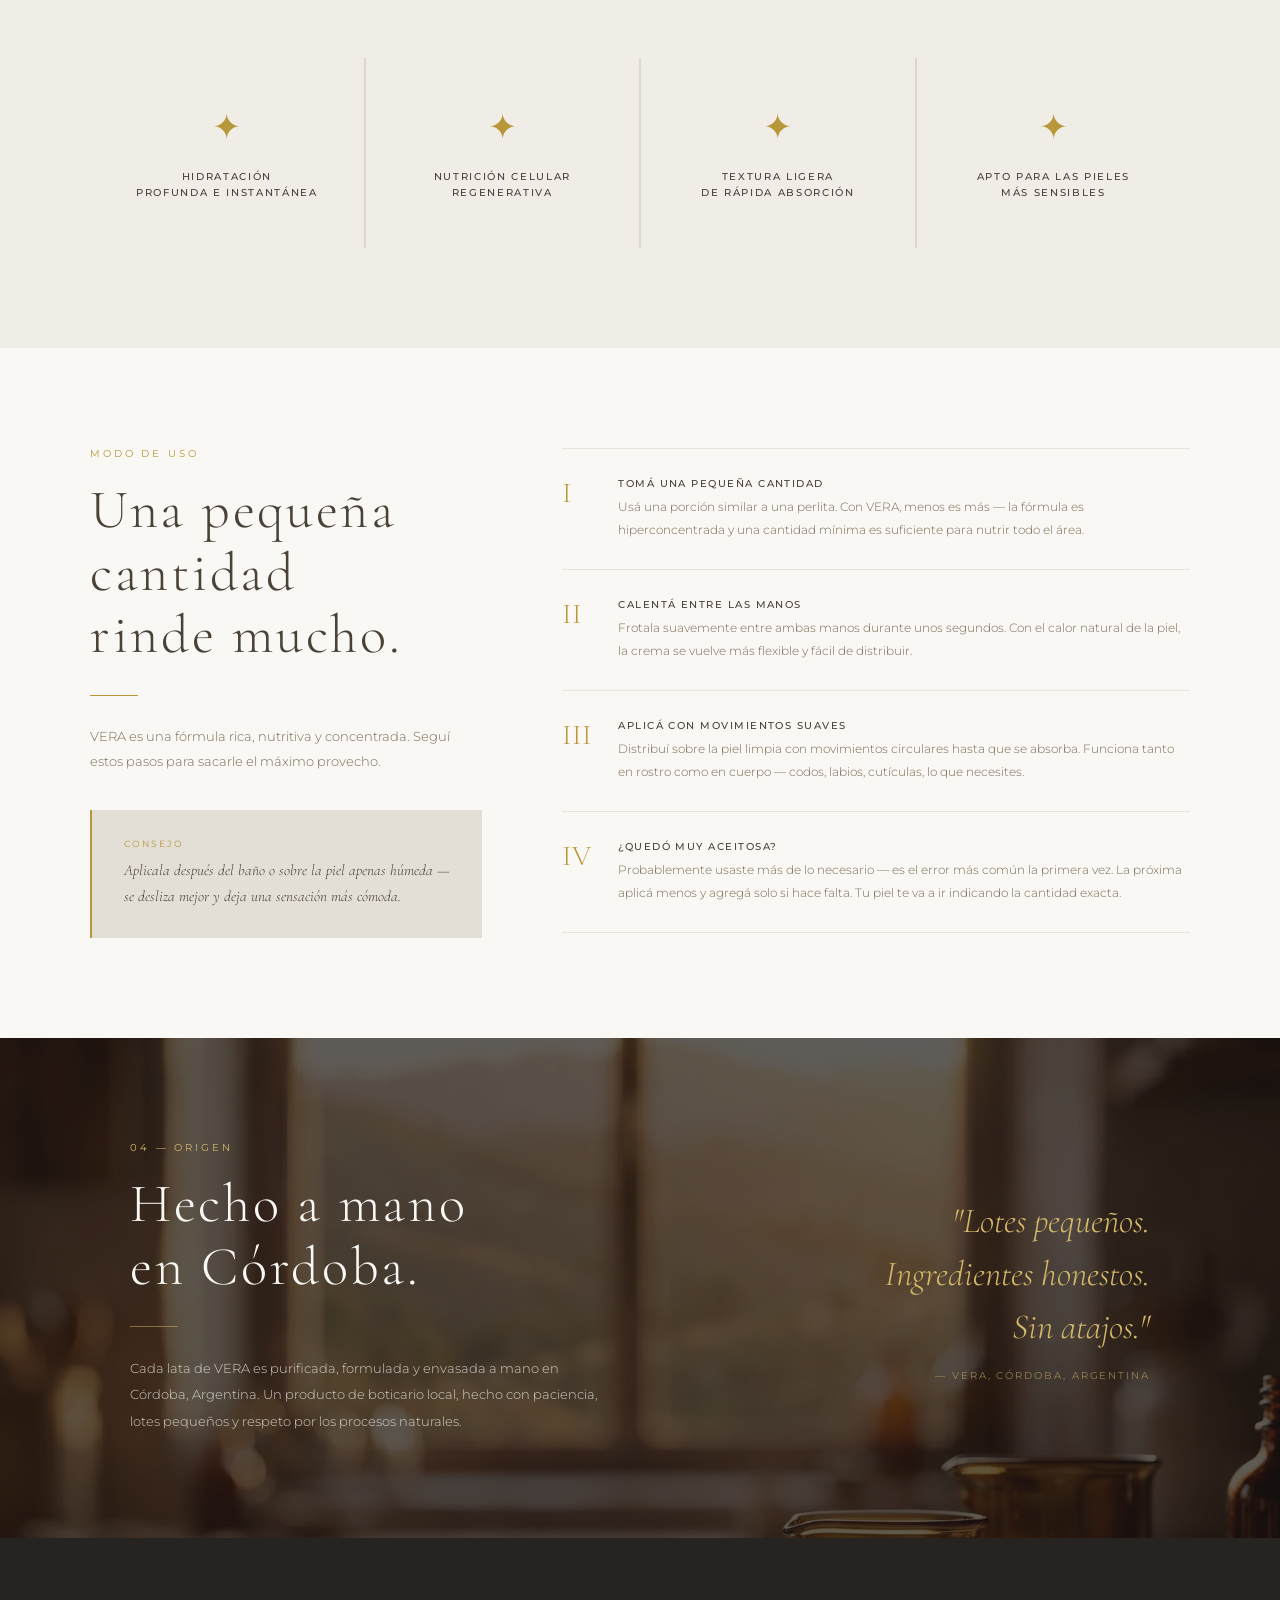
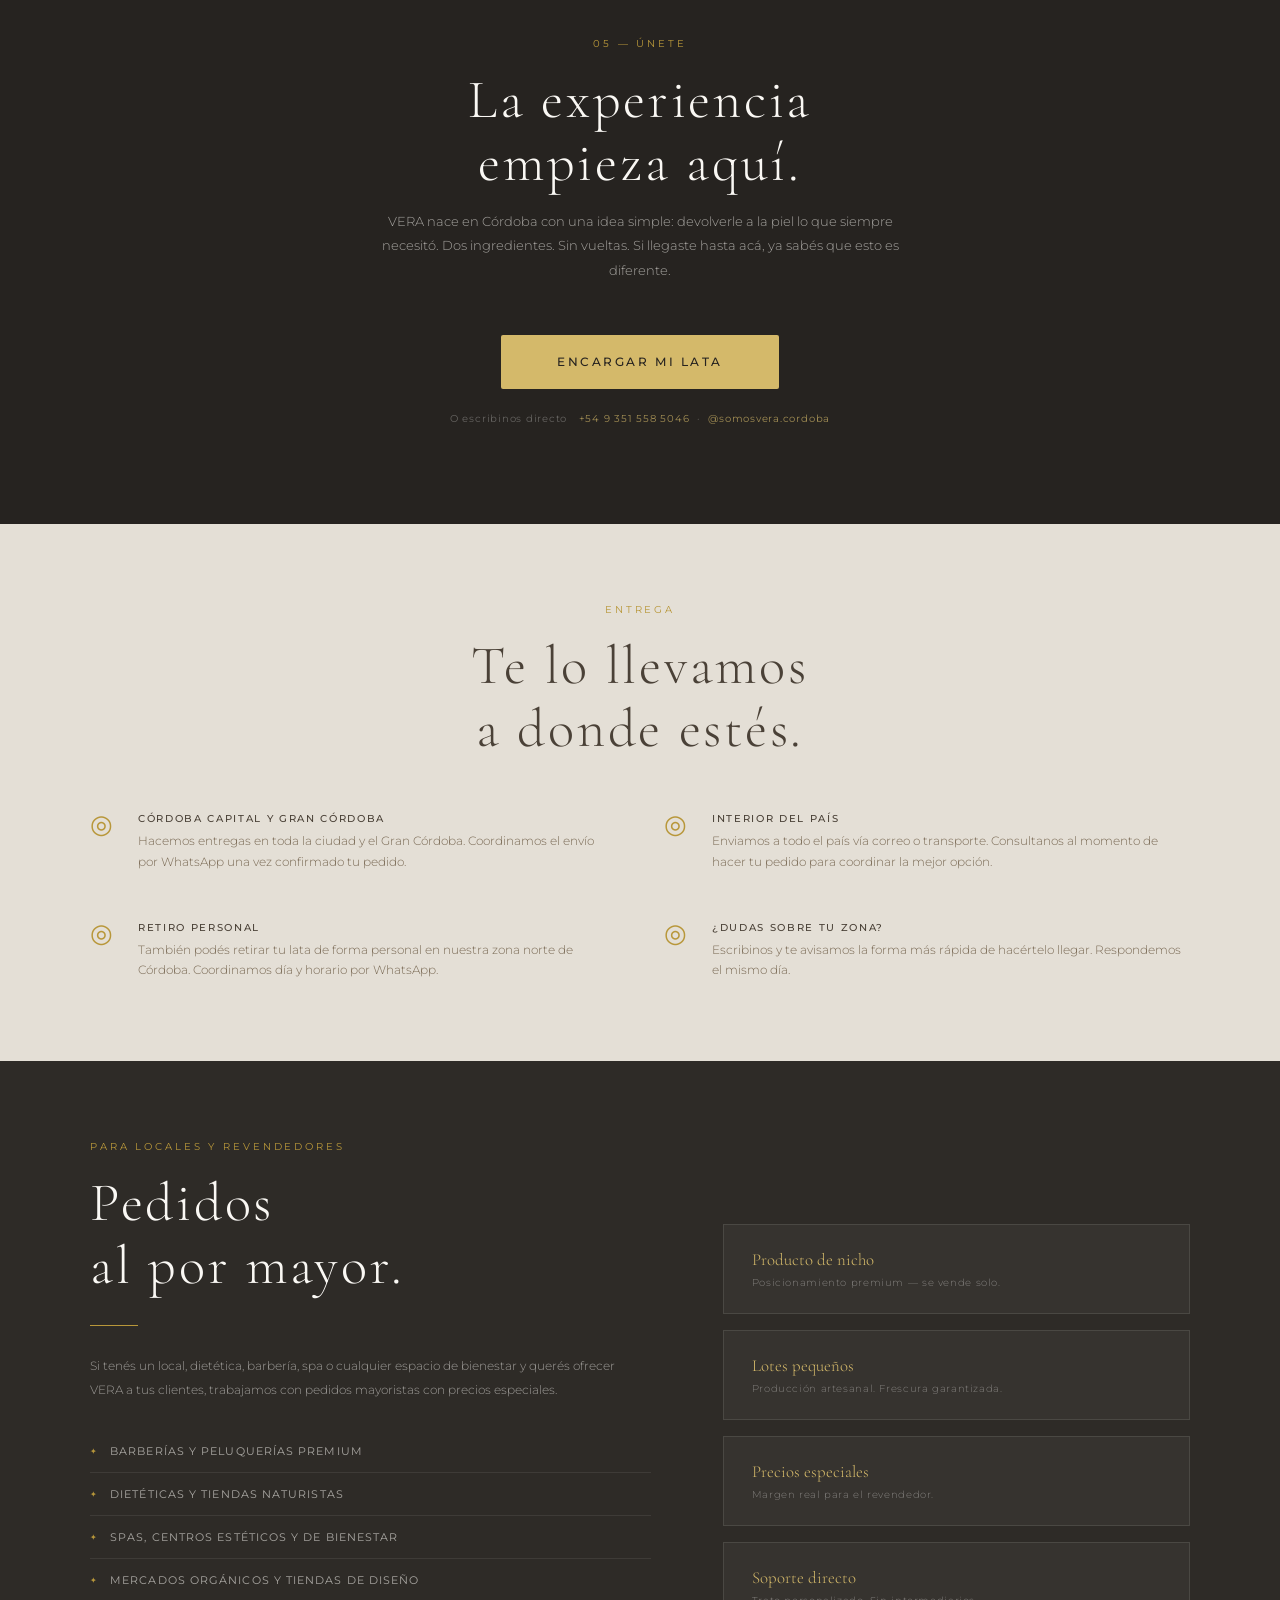
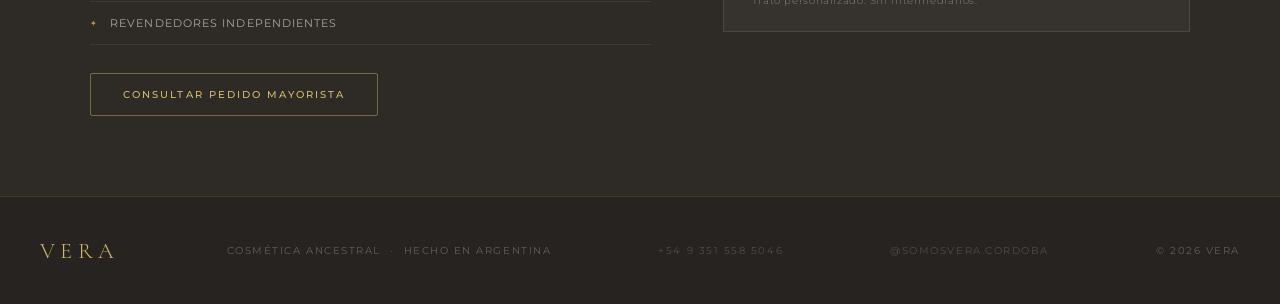
==== commit 784aa98c: "Add files via upload" ====
--- a/index.html
+++ b/index.html
@@ -1058,6 +1058,7 @@
   <nav>
     <a class="nav-logo" href="#hero">VERA</a>
     <span class="nav-tagline">Cuidado Ancestral · Argentina</span>
+    <a href="/blog/" style="font-family:var(--sans); font-size:0.62rem; letter-spacing:0.14em; color:var(--bronze-mid); text-decoration:none; transition:color 0.2s;" onmouseover="this.style.color='var(--bronze)'" onmouseout="this.style.color='var(--bronze-mid)'">Blog</a>
     <a href="https://www.instagram.com/somosvera.cordoba/" target="_blank" rel="noopener" style="font-family:var(--sans); font-size:0.62rem; letter-spacing:0.14em; color:var(--bronze-mid); text-decoration:none; transition:color 0.2s;" onmouseover="this.style.color='var(--bronze)'" onmouseout="this.style.color='var(--bronze-mid)'">Instagram ↗</a>
   </nav>
 
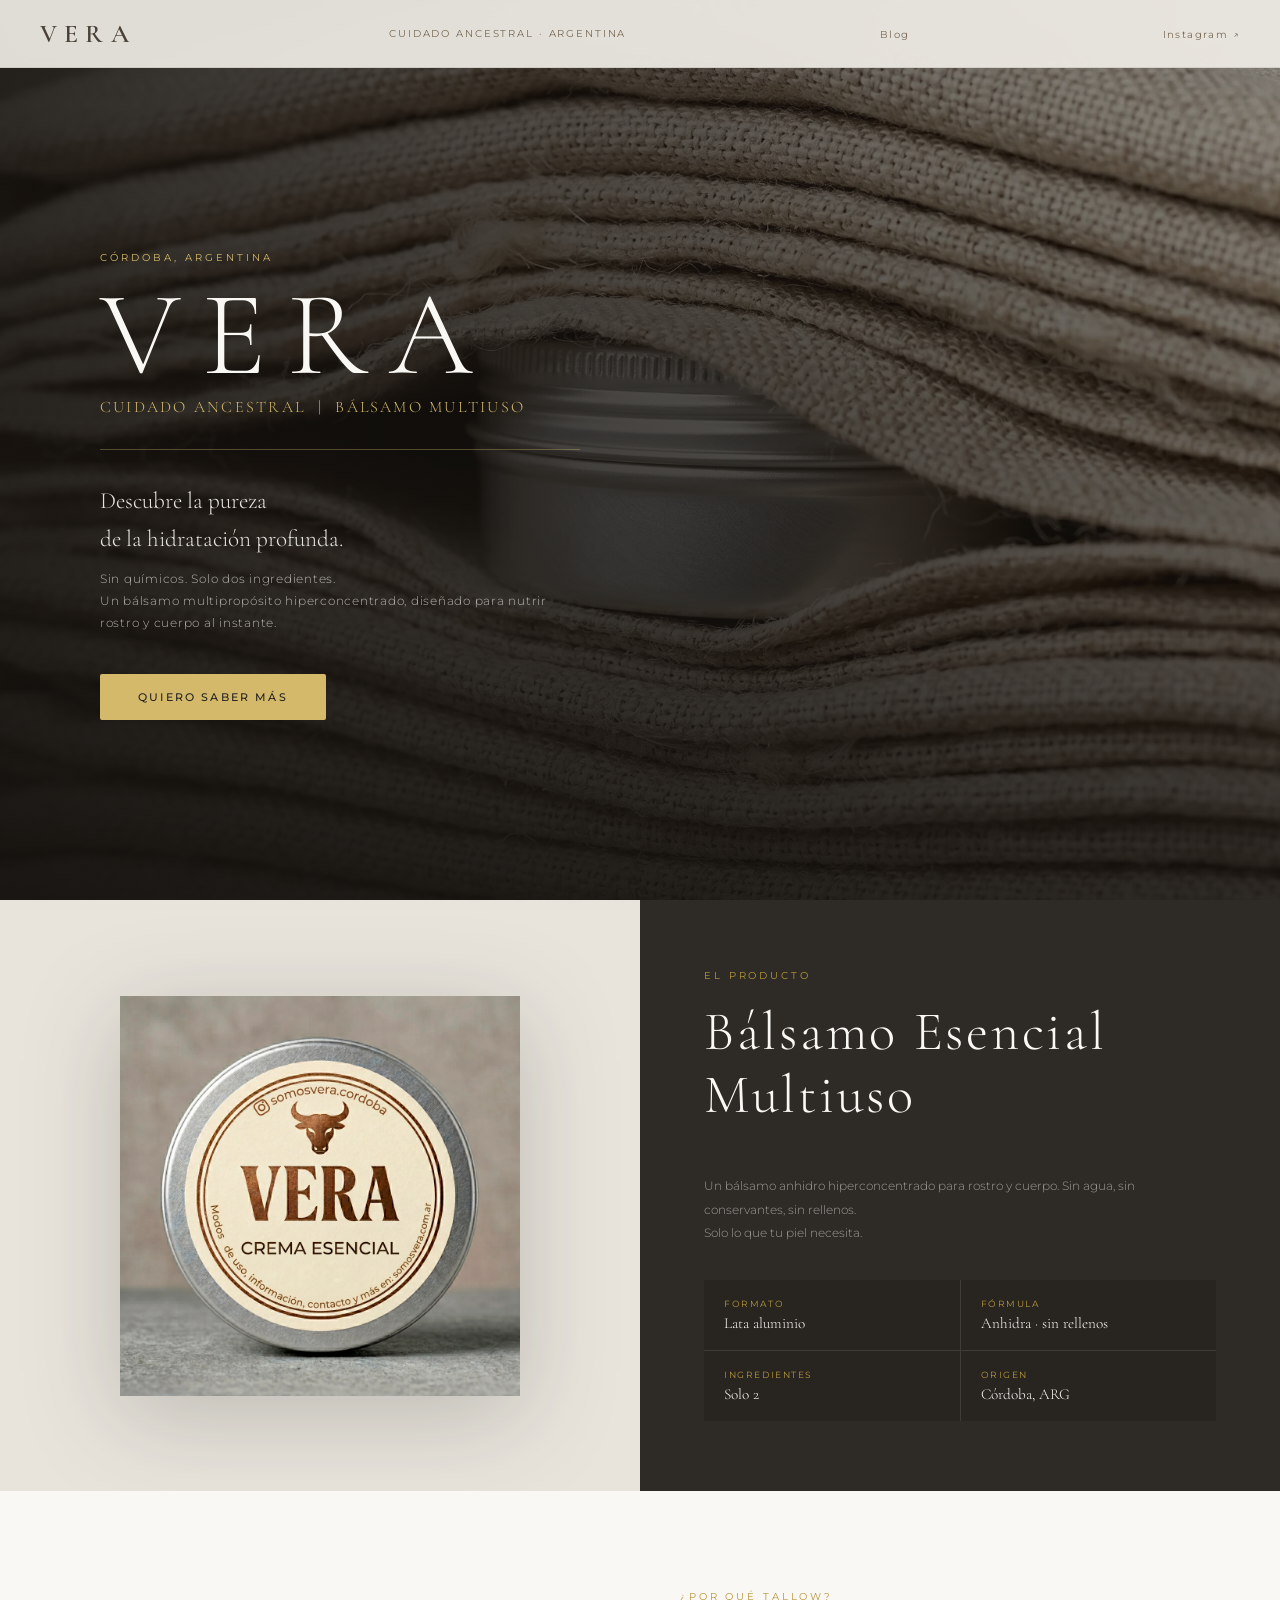
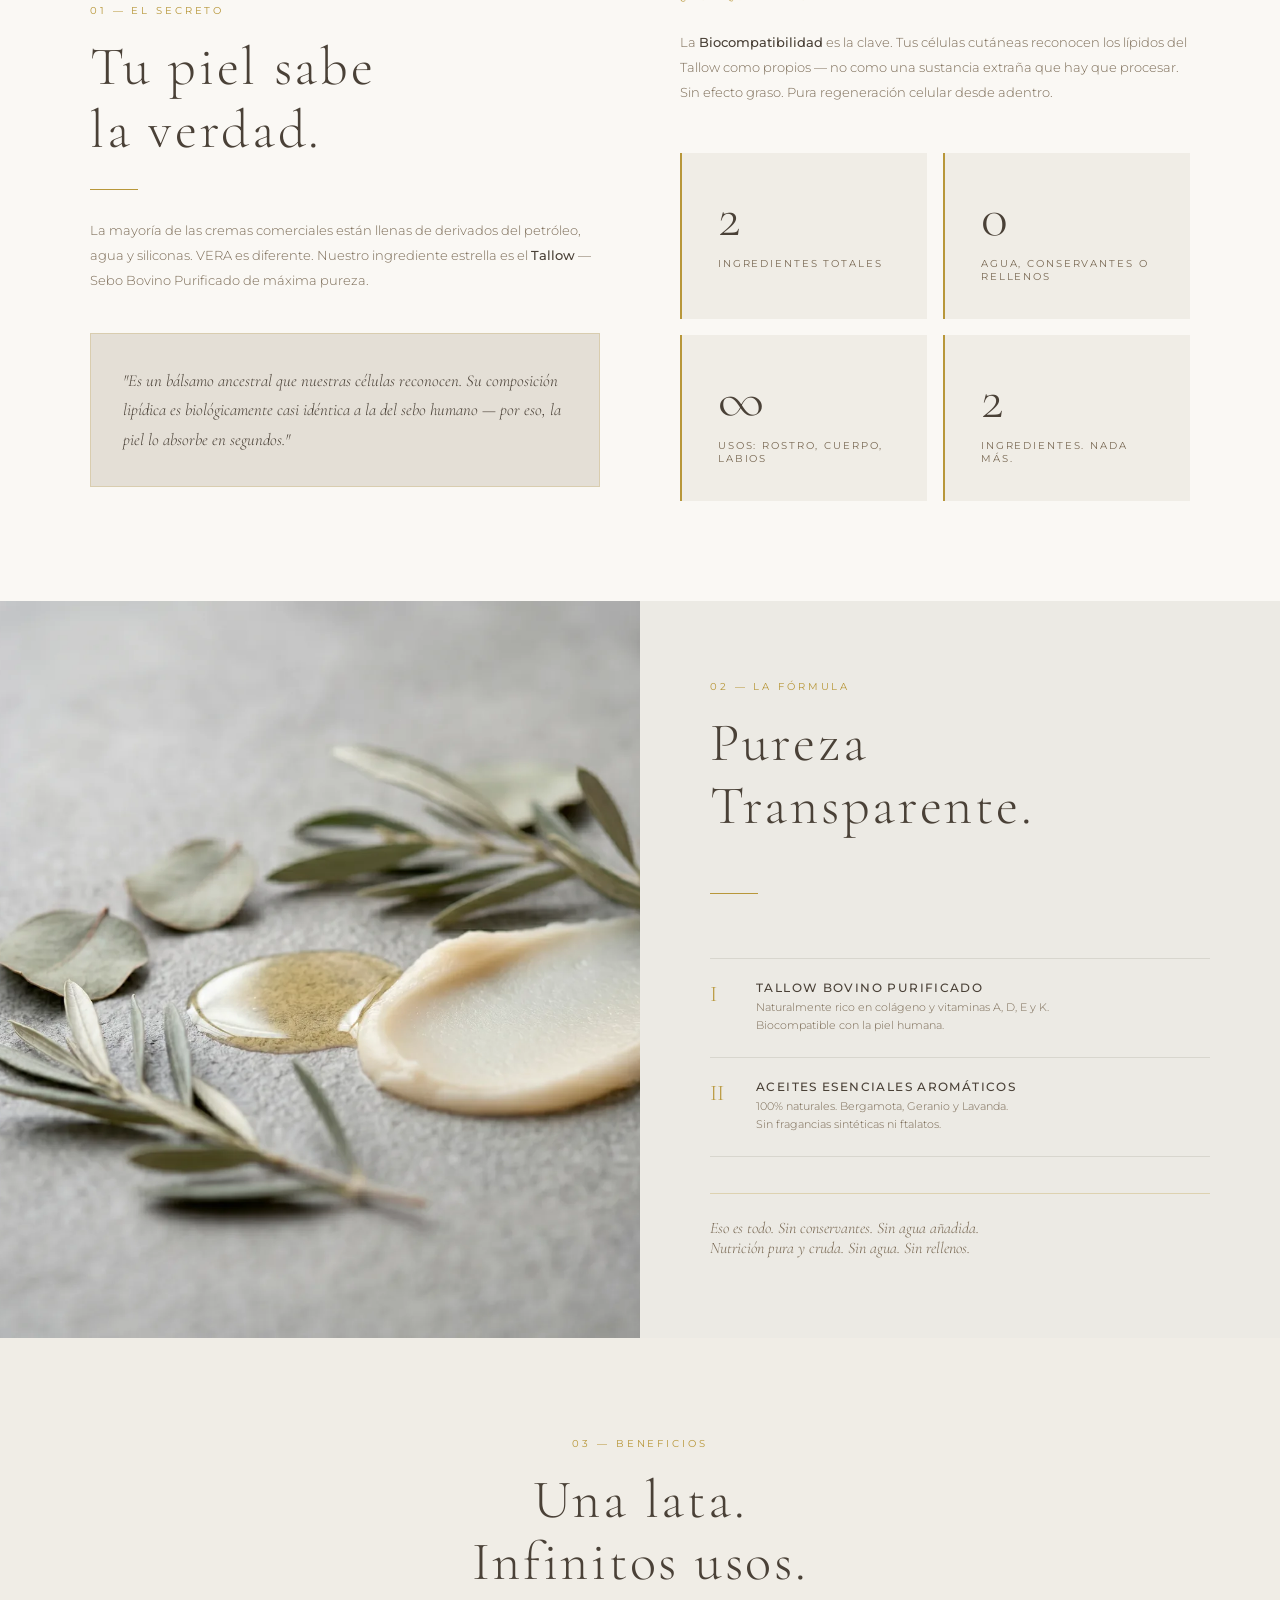
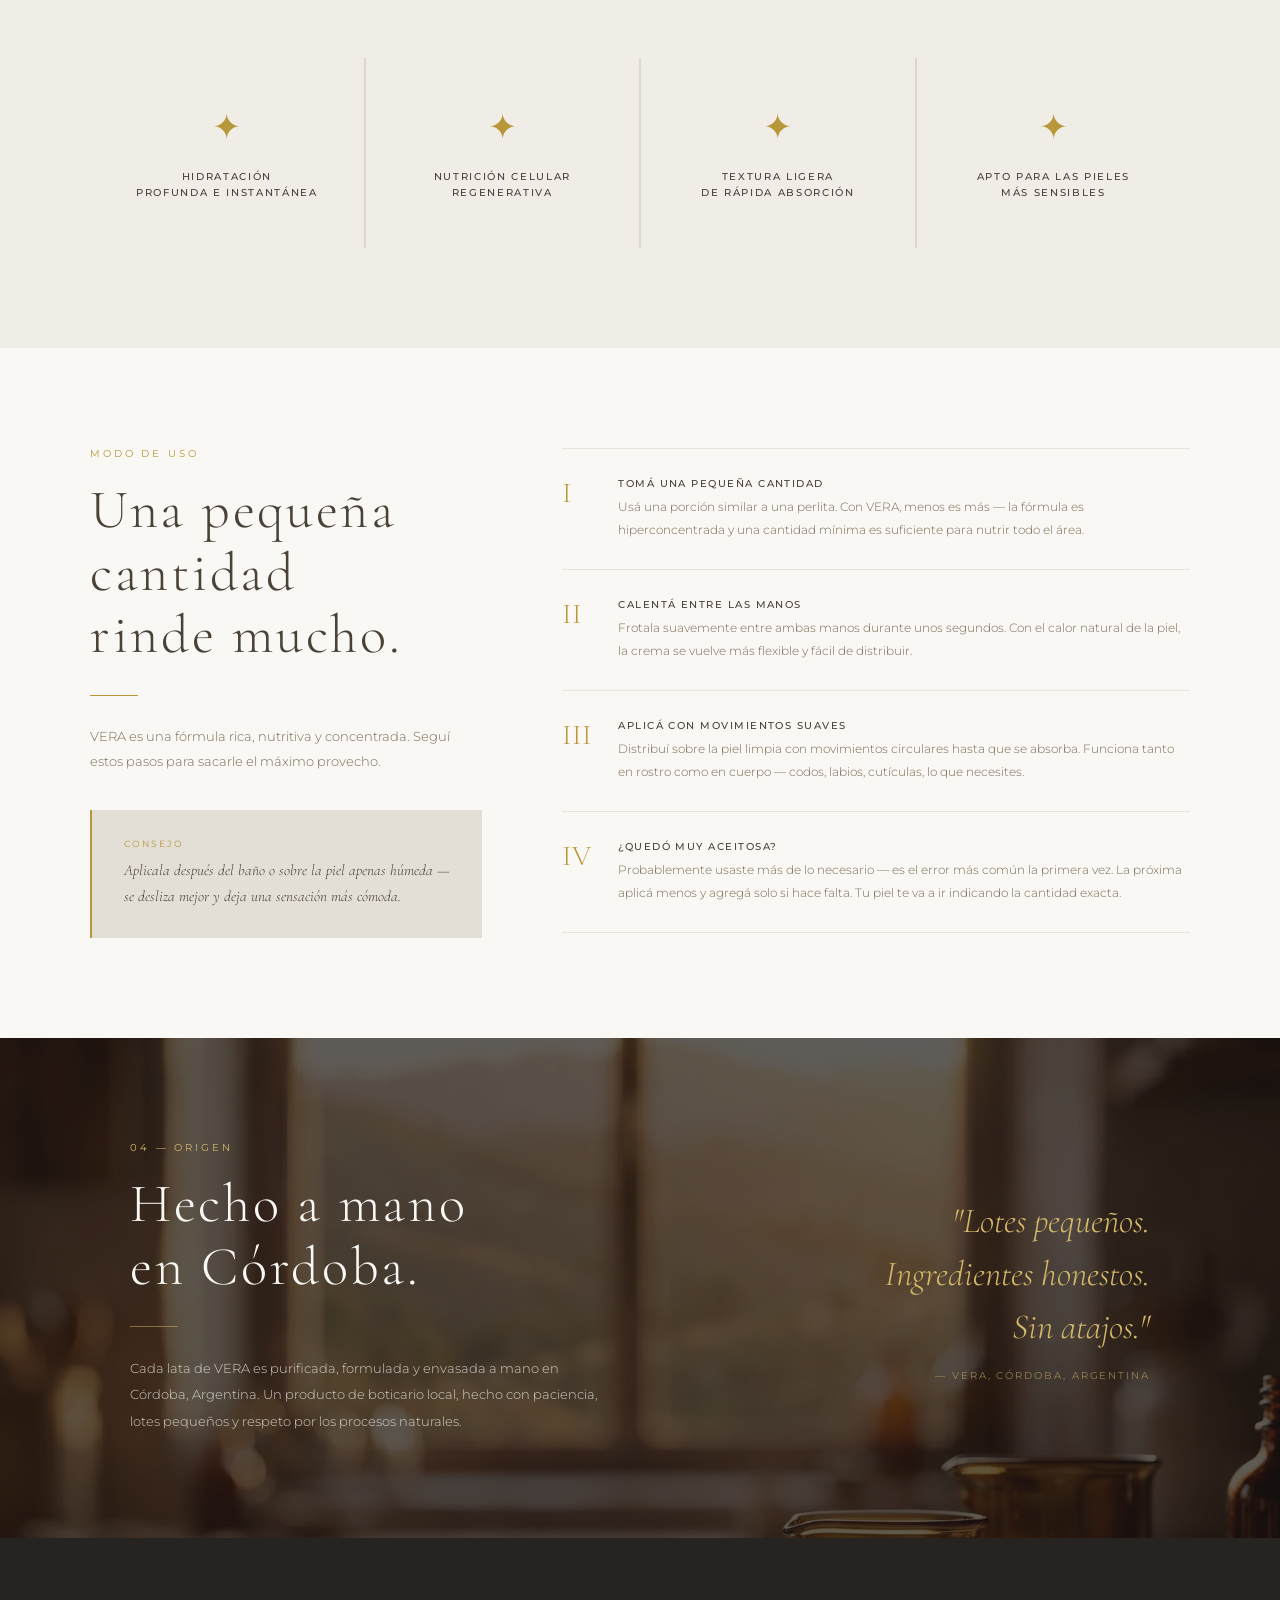
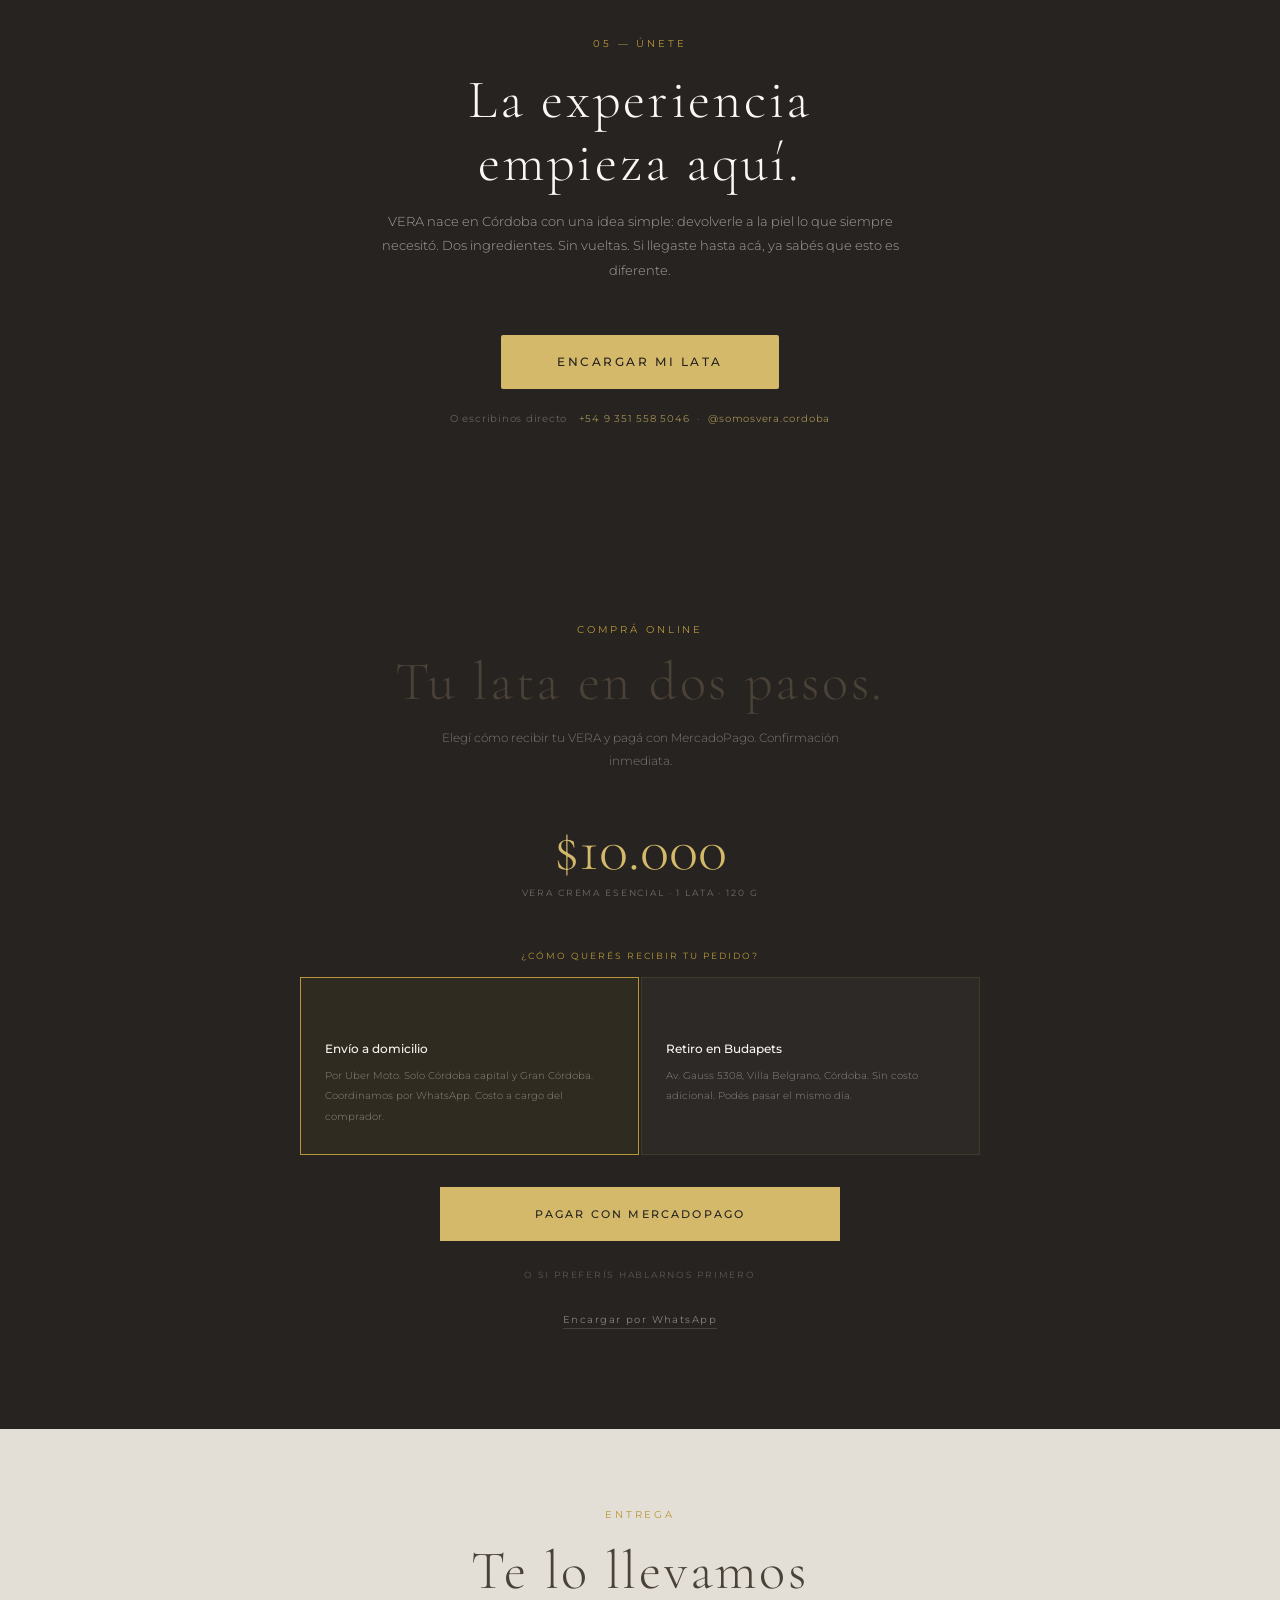
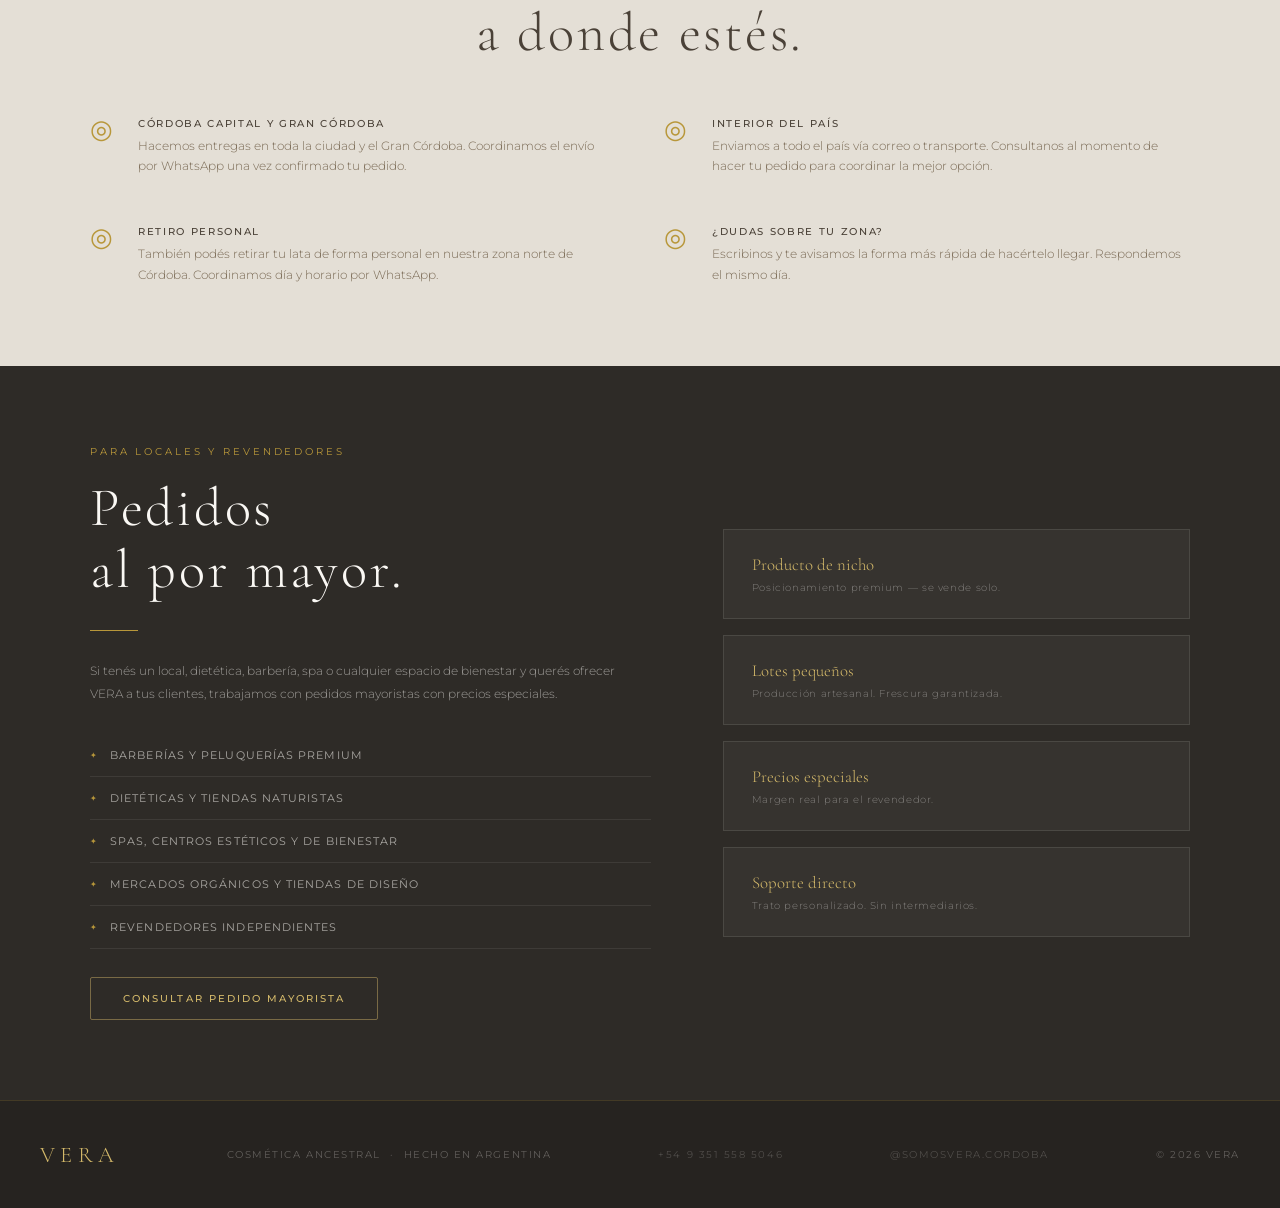
==== commit 0a1c55e5: "Add files via upload" ====
--- a/index.html
+++ b/index.html
@@ -1031,6 +1031,147 @@
       footer { flex-direction: column; text-align: center; }
 
       .btn-cta { padding: 18px 36px; }
+    }
+
+    /* ──────────────────────────────────────────────
+       SECCIÓN COMPRAR — MERCADOPAGO
+    ────────────────────────────────────────────── */
+    #comprar {
+      background: var(--dark-bg);
+      padding: 100px 40px;
+    }
+    .checkout-inner {
+      max-width: 680px;
+      margin: 0 auto;
+      text-align: center;
+    }
+    .checkout-price-badge {
+      font-family: var(--serif);
+      font-size: 3.8rem;
+      font-weight: 300;
+      color: var(--gold-light);
+      display: block;
+      line-height: 1;
+    }
+    .checkout-price-label {
+      font-family: var(--sans);
+      font-size: 0.58rem;
+      letter-spacing: 0.2em;
+      text-transform: uppercase;
+      color: rgba(250,248,244,0.35);
+      display: block;
+      margin-bottom: 52px;
+      margin-top: 6px;
+    }
+    .shipping-step-label {
+      font-family: var(--sans);
+      font-size: 0.55rem;
+      letter-spacing: 0.22em;
+      text-transform: uppercase;
+      color: var(--gold);
+      display: block;
+      margin-bottom: 16px;
+    }
+    .shipping-options {
+      display: grid;
+      grid-template-columns: 1fr 1fr;
+      gap: 2px;
+      margin-bottom: 32px;
+    }
+    .shipping-label {
+      cursor: pointer;
+      display: block;
+    }
+    .shipping-label input[type="radio"] { display: none; }
+    .shipping-card {
+      padding: 28px 24px;
+      background: rgba(255,255,255,0.03);
+      border: 1px solid rgba(184,151,58,0.15);
+      transition: all 0.25s;
+      text-align: left;
+      height: 100%;
+    }
+    .shipping-label:hover .shipping-card { border-color: rgba(184,151,58,0.35); }
+    .shipping-label input:checked + .shipping-card {
+      background: rgba(184,151,58,0.07);
+      border-color: var(--gold);
+    }
+    .shipping-card-icon {
+      font-size: 1.2rem;
+      display: block;
+      margin-bottom: 12px;
+      opacity: 0.6;
+    }
+    .shipping-card-title {
+      font-family: var(--sans);
+      font-size: 0.74rem;
+      font-weight: 500;
+      color: var(--white-warm);
+      display: block;
+      margin-bottom: 8px;
+    }
+    .shipping-card-desc {
+      font-family: var(--sans);
+      font-size: 0.63rem;
+      font-weight: 300;
+      color: rgba(250,248,244,0.45);
+      line-height: 1.65;
+    }
+    #mapa-retiro {
+      display: none;
+      margin-bottom: 28px;
+      height: 220px;
+      overflow: hidden;
+    }
+    #mapa-retiro iframe {
+      width: 100%;
+      height: 100%;
+      border: none;
+      filter: grayscale(20%) contrast(0.85);
+    }
+    .btn-mp {
+      display: block;
+      width: 100%;
+      max-width: 400px;
+      margin: 0 auto;
+      font-family: var(--sans);
+      font-size: 0.68rem;
+      font-weight: 500;
+      letter-spacing: 0.2em;
+      text-transform: uppercase;
+      color: var(--dark-bg);
+      background: var(--gold-light);
+      padding: 20px 40px;
+      border: none;
+      cursor: pointer;
+      transition: background 0.25s;
+    }
+    .btn-mp:hover { background: var(--gold); }
+    .checkout-or {
+      font-family: var(--sans);
+      font-size: 0.55rem;
+      letter-spacing: 0.2em;
+      text-transform: uppercase;
+      color: rgba(250,248,244,0.25);
+      display: block;
+      margin: 28px 0;
+    }
+    .btn-wa-checkout {
+      display: inline-block;
+      font-family: var(--sans);
+      font-size: 0.64rem;
+      font-weight: 400;
+      letter-spacing: 0.14em;
+      color: rgba(250,248,244,0.45);
+      text-decoration: none;
+      border-bottom: 1px solid rgba(250,248,244,0.15);
+      padding-bottom: 2px;
+      transition: color 0.2s;
+    }
+    .btn-wa-checkout:hover { color: var(--gold-light); }
+    @media (max-width: 560px) {
+      .shipping-options { grid-template-columns: 1fr; }
+      .checkout-price-badge { font-size: 2.8rem; }
     }
 
     /* ──────────────────────────────────────────────
@@ -1400,6 +1541,66 @@
         &nbsp;·&nbsp;
         <a href="https://www.instagram.com/somosvera.cordoba/" style="color:rgba(212,185,106,0.7); text-decoration:none;" target="_blank" rel="noopener">@somosvera.cordoba</a>
       </span>
+
+    </div>
+  </section>
+
+
+  <!-- ═══════════════════════════════════════════
+       SECCIÓN COMPRAR — MERCADOPAGO
+  ═══════════════════════════════════════════ -->
+  <section id="comprar">
+    <div class="checkout-inner fade-in">
+
+      <span class="section-label" style="color:var(--gold);display:block;text-align:center;margin-bottom:16px;">Comprá online</span>
+      <h2 class="section-title" style="text-align:center;margin:0 auto 12px;max-width:500px;">Tu lata en dos pasos.</h2>
+      <p style="font-family:var(--sans);font-size:0.78rem;color:rgba(250,248,244,0.4);max-width:400px;margin:0 auto 48px;line-height:1.85;font-weight:300;">Elegí cómo recibir tu VERA y pagá con MercadoPago. Confirmación inmediata.</p>
+
+      <span class="checkout-price-badge">$10.000</span>
+      <span class="checkout-price-label">VERA Crema Esencial · 1 lata · 120 g</span>
+
+      <!-- Selector de entrega -->
+      <span class="shipping-step-label">¿Cómo querés recibir tu pedido?</span>
+      <div class="shipping-options">
+        <label class="shipping-label">
+          <input type="radio" name="envio" value="envio" checked>
+          <div class="shipping-card">
+            <span class="shipping-card-icon">⟩</span>
+            <span class="shipping-card-title">Envío a domicilio</span>
+            <span class="shipping-card-desc">Por Uber Moto. Solo Córdoba capital y Gran Córdoba. Coordinamos por WhatsApp. Costo a cargo del comprador.</span>
+          </div>
+        </label>
+        <label class="shipping-label">
+          <input type="radio" name="envio" value="retiro">
+          <div class="shipping-card">
+            <span class="shipping-card-icon">◎</span>
+            <span class="shipping-card-title">Retiro en Budapets</span>
+            <span class="shipping-card-desc">Av. Gauss 5308, Villa Belgrano, Córdoba. Sin costo adicional. Podés pasar el mismo día.</span>
+          </div>
+        </label>
+      </div>
+
+      <!-- Mapa Budapets (aparece al seleccionar retiro) -->
+      <div id="mapa-retiro">
+        <iframe
+          src="https://maps.google.com/maps?q=Av.+Gauss+5308,+Villa+Belgrano,+C%C3%B3rdoba,+Argentina&hl=es&output=embed&z=16"
+          loading="lazy"
+          allowfullscreen
+          referrerpolicy="no-referrer-when-downgrade"
+          title="Budapets — Punto de retiro VERA">
+        </iframe>
+      </div>
+
+      <!-- Botón MercadoPago -->
+      <button id="btn-mp" class="btn-mp">
+        Pagar con MercadoPago
+      </button>
+
+      <span class="checkout-or">o si preferís hablarnos primero</span>
+
+      <a href="https://wa.me/5493515585046?text=Hola!%20Vi%20la%20p%C3%A1gina%20de%20VERA%20y%20quiero%20encargar%20mi%20lata." class="btn-wa-checkout" target="_blank" rel="noopener">
+        Encargar por WhatsApp
+      </a>
 
     </div>
   </section>
@@ -1545,6 +1746,52 @@
 
     document.querySelectorAll('.fade-in').forEach(el => observer.observe(el));
 
+    // ─── CHECKOUT: selector de envío + Checkout Pro vía API ───
+    (function() {
+      var radios = document.querySelectorAll('input[name="envio"]');
+      var mapa   = document.getElementById('mapa-retiro');
+      var btnMp  = document.getElementById('btn-mp');
+
+      if (!btnMp) return;
+
+      radios.forEach(function(r) {
+        r.addEventListener('change', function() {
+          mapa.style.display = this.value === 'retiro' ? 'block' : 'none';
+        });
+      });
+
+      btnMp.addEventListener('click', async function() {
+        var shipping = document.querySelector('input[name="envio"]:checked').value;
+        sessionStorage.setItem('vera_shipping', shipping);
+
+        // Estado de carga
+        btnMp.textContent = 'Conectando con MercadoPago…';
+        btnMp.disabled = true;
+        btnMp.style.opacity = '0.7';
+
+        try {
+          var res = await fetch('/api/create-preference', {
+            method: 'POST',
+            headers: { 'Content-Type': 'application/json' },
+            body: JSON.stringify({ shipping: shipping }),
+          });
+          var data = await res.json();
+
+          if (data.init_point) {
+            window.location.href = data.init_point;
+          } else {
+            throw new Error('Sin init_point');
+          }
+        } catch (err) {
+          console.error(err);
+          btnMp.textContent = 'Pagar con MercadoPago';
+          btnMp.disabled = false;
+          btnMp.style.opacity = '1';
+          alert('No pudimos conectar con MercadoPago. Intentá de nuevo o escribinos por WhatsApp.');
+        }
+      });
+    })();
+
     // Nav shrink on scroll
     const nav = document.querySelector('nav');
     window.addEventListener('scroll', () => {
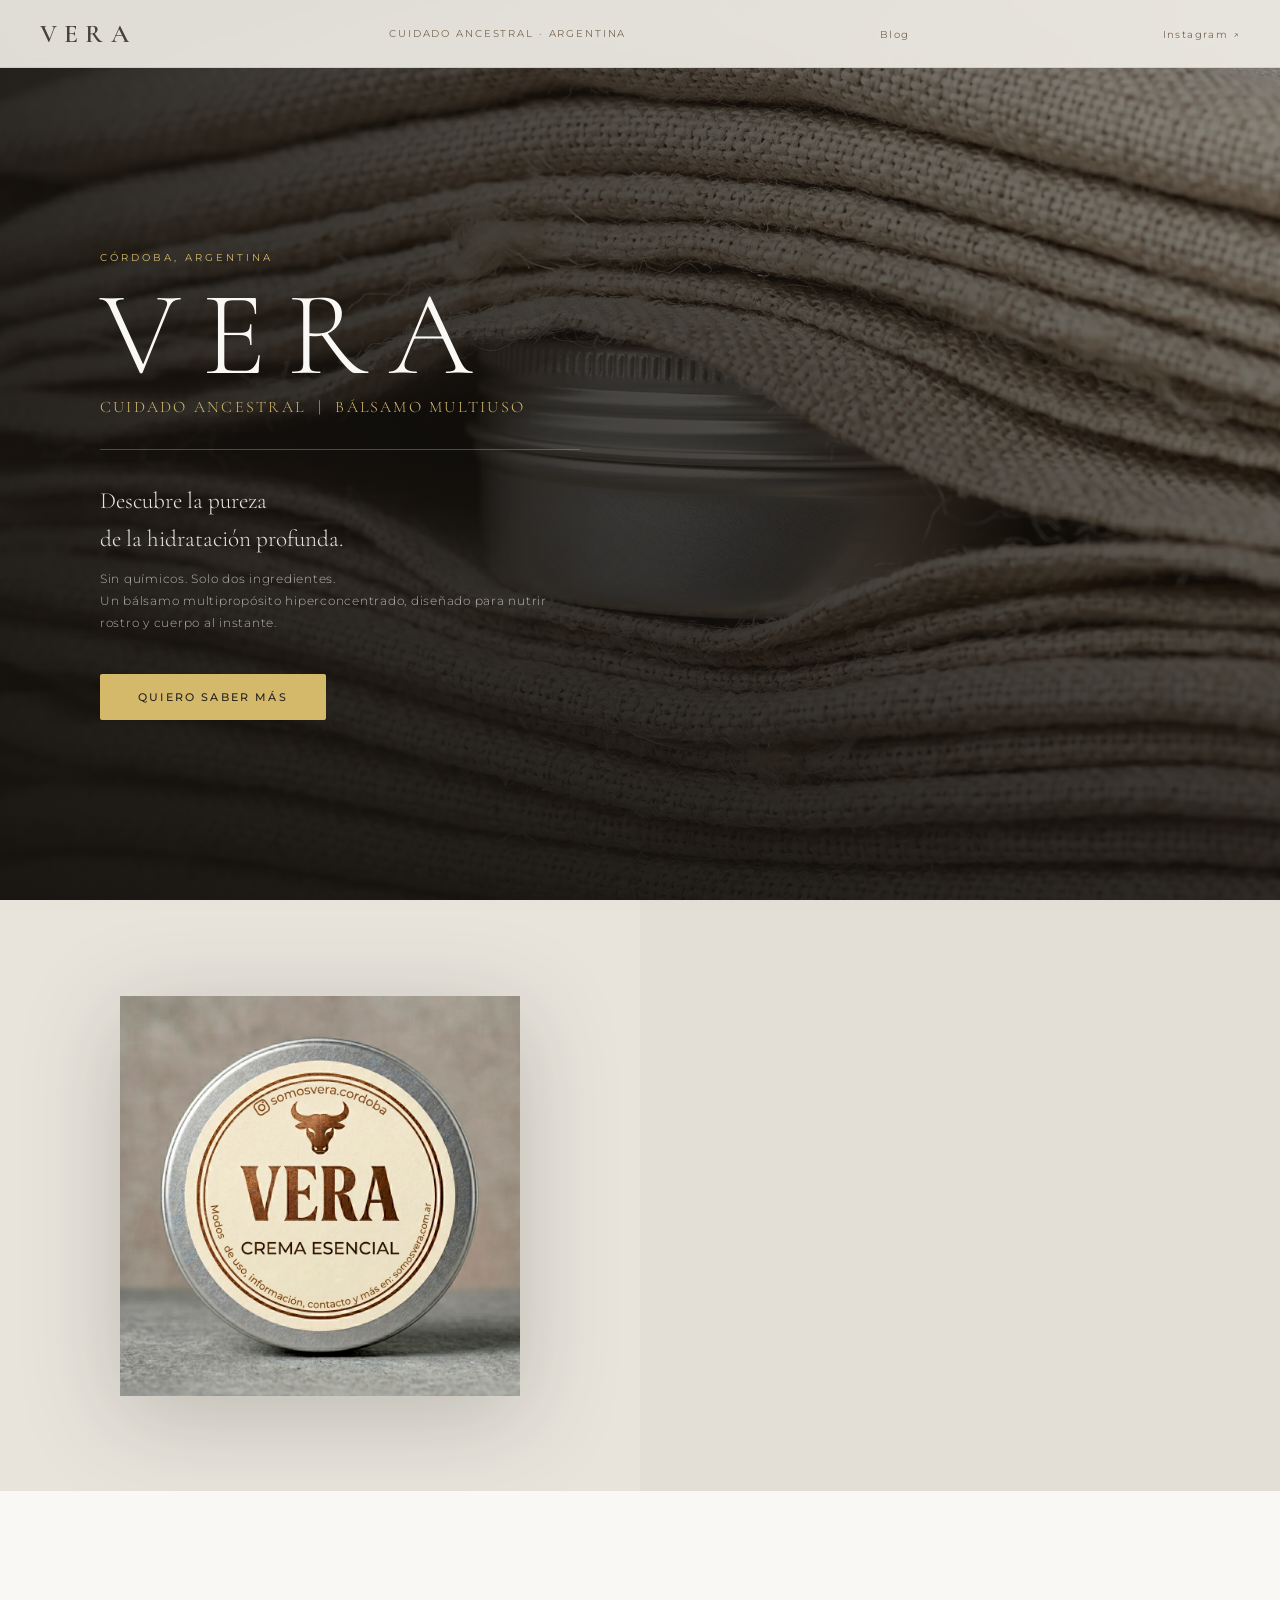
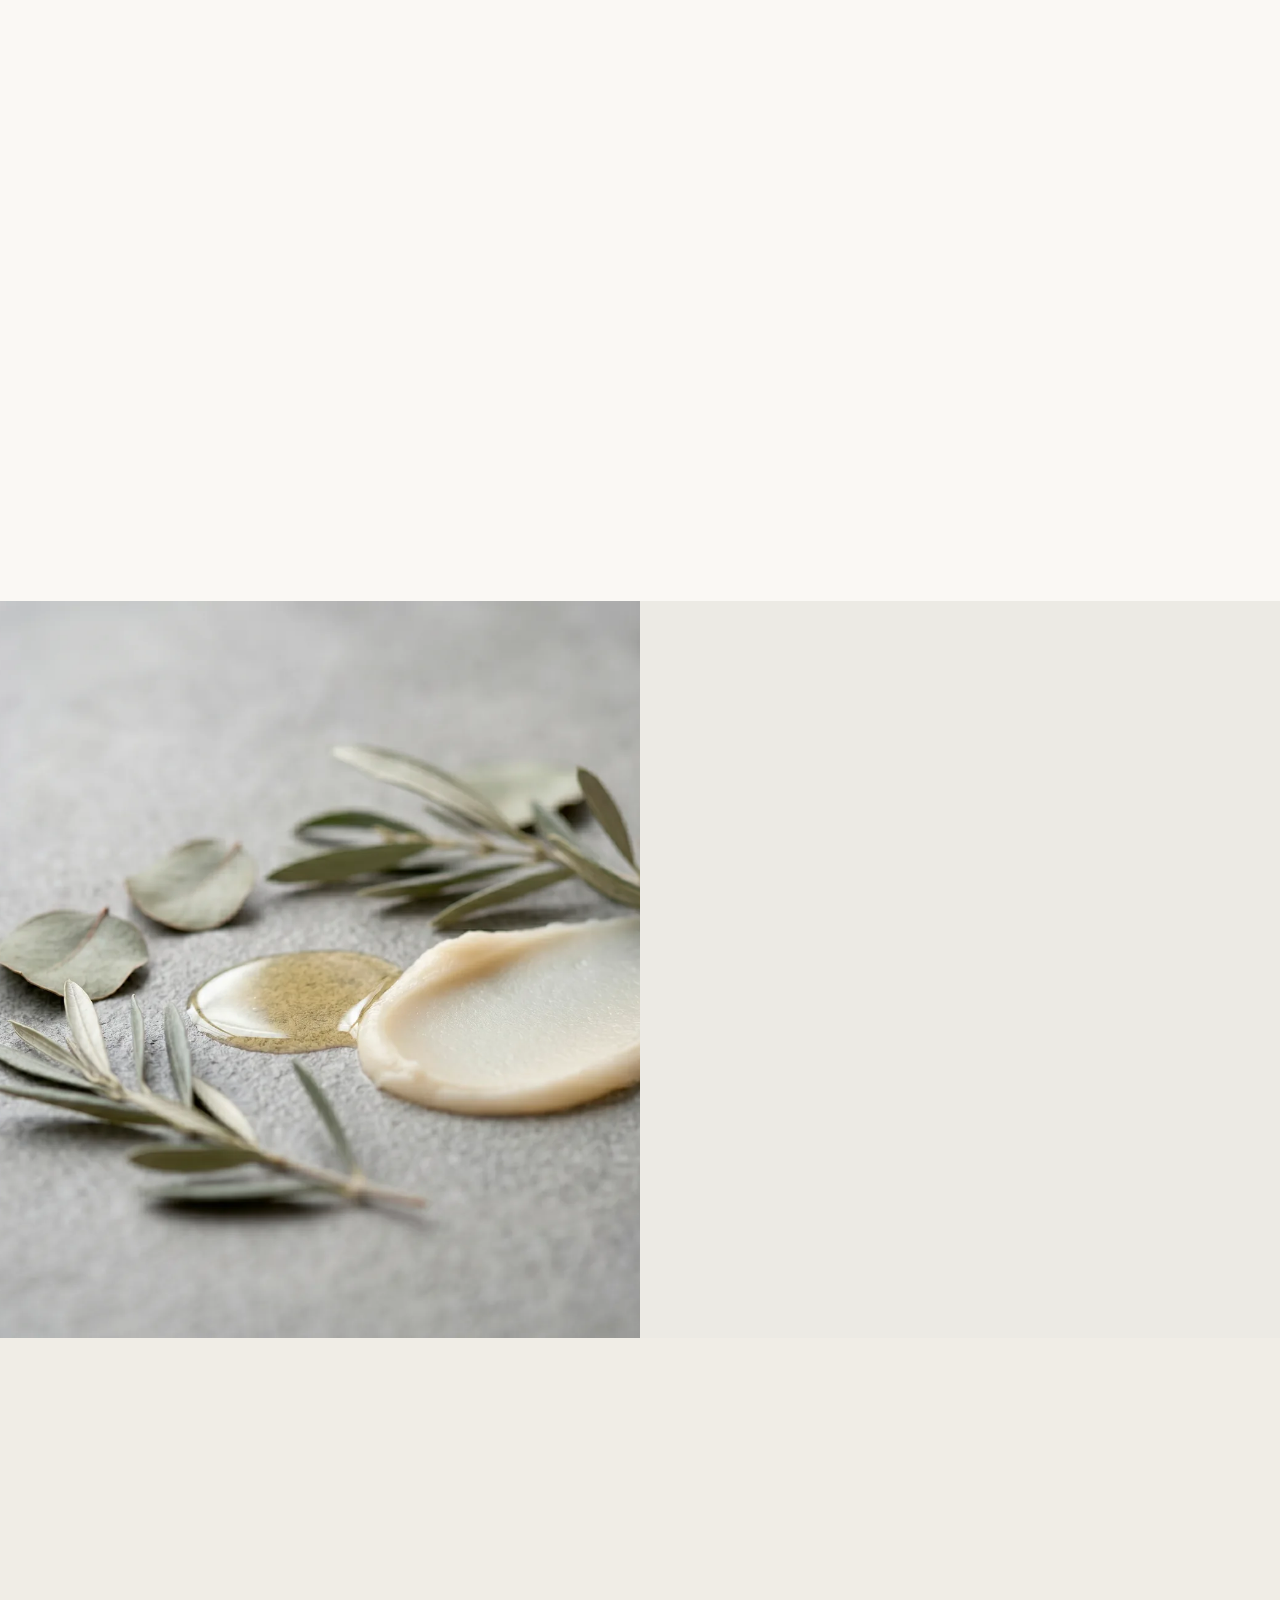
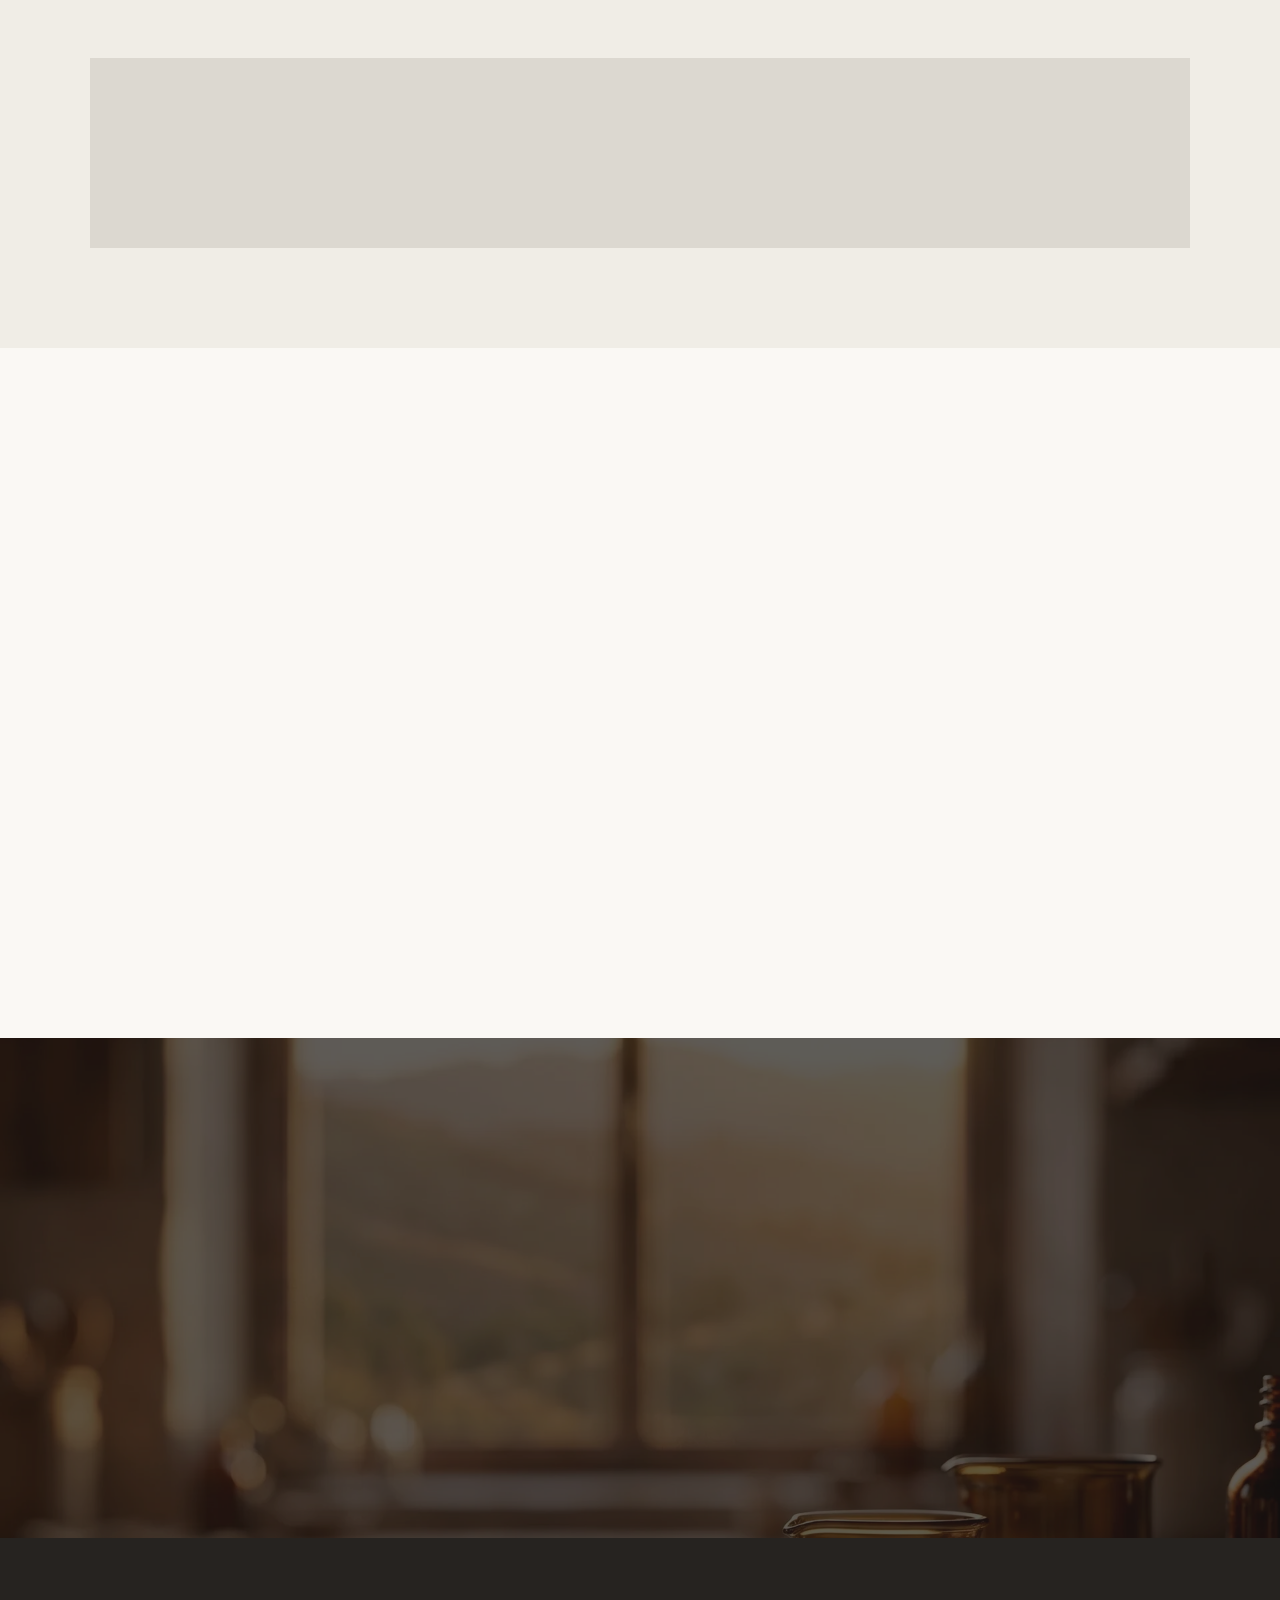
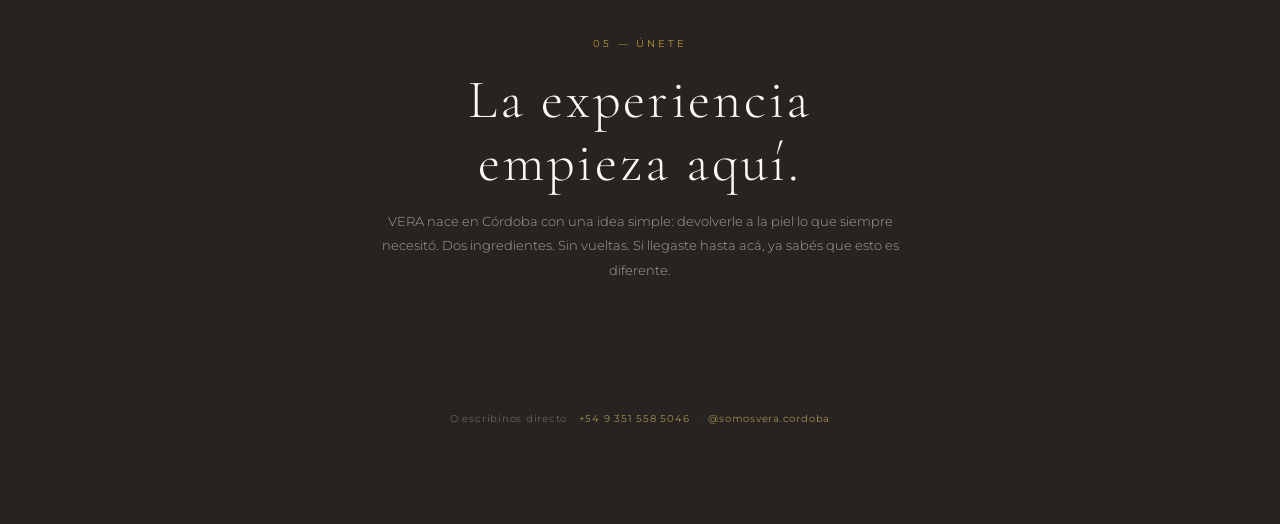
==== commit 8e5a611c: "Add files via upload" ====
--- a/index.html
+++ b/index.html
@@ -1031,147 +1031,6 @@
       footer { flex-direction: column; text-align: center; }
 
       .btn-cta { padding: 18px 36px; }
-    }
-
-    /* ──────────────────────────────────────────────
-       SECCIÓN COMPRAR — MERCADOPAGO
-    ────────────────────────────────────────────── */
-    #comprar {
-      background: var(--dark-bg);
-      padding: 100px 40px;
-    }
-    .checkout-inner {
-      max-width: 680px;
-      margin: 0 auto;
-      text-align: center;
-    }
-    .checkout-price-badge {
-      font-family: var(--serif);
-      font-size: 3.8rem;
-      font-weight: 300;
-      color: var(--gold-light);
-      display: block;
-      line-height: 1;
-    }
-    .checkout-price-label {
-      font-family: var(--sans);
-      font-size: 0.58rem;
-      letter-spacing: 0.2em;
-      text-transform: uppercase;
-      color: rgba(250,248,244,0.35);
-      display: block;
-      margin-bottom: 52px;
-      margin-top: 6px;
-    }
-    .shipping-step-label {
-      font-family: var(--sans);
-      font-size: 0.55rem;
-      letter-spacing: 0.22em;
-      text-transform: uppercase;
-      color: var(--gold);
-      display: block;
-      margin-bottom: 16px;
-    }
-    .shipping-options {
-      display: grid;
-      grid-template-columns: 1fr 1fr;
-      gap: 2px;
-      margin-bottom: 32px;
-    }
-    .shipping-label {
-      cursor: pointer;
-      display: block;
-    }
-    .shipping-label input[type="radio"] { display: none; }
-    .shipping-card {
-      padding: 28px 24px;
-      background: rgba(255,255,255,0.03);
-      border: 1px solid rgba(184,151,58,0.15);
-      transition: all 0.25s;
-      text-align: left;
-      height: 100%;
-    }
-    .shipping-label:hover .shipping-card { border-color: rgba(184,151,58,0.35); }
-    .shipping-label input:checked + .shipping-card {
-      background: rgba(184,151,58,0.07);
-      border-color: var(--gold);
-    }
-    .shipping-card-icon {
-      font-size: 1.2rem;
-      display: block;
-      margin-bottom: 12px;
-      opacity: 0.6;
-    }
-    .shipping-card-title {
-      font-family: var(--sans);
-      font-size: 0.74rem;
-      font-weight: 500;
-      color: var(--white-warm);
-      display: block;
-      margin-bottom: 8px;
-    }
-    .shipping-card-desc {
-      font-family: var(--sans);
-      font-size: 0.63rem;
-      font-weight: 300;
-      color: rgba(250,248,244,0.45);
-      line-height: 1.65;
-    }
-    #mapa-retiro {
-      display: none;
-      margin-bottom: 28px;
-      height: 220px;
-      overflow: hidden;
-    }
-    #mapa-retiro iframe {
-      width: 100%;
-      height: 100%;
-      border: none;
-      filter: grayscale(20%) contrast(0.85);
-    }
-    .btn-mp {
-      display: block;
-      width: 100%;
-      max-width: 400px;
-      margin: 0 auto;
-      font-family: var(--sans);
-      font-size: 0.68rem;
-      font-weight: 500;
-      letter-spacing: 0.2em;
-      text-transform: uppercase;
-      color: var(--dark-bg);
-      background: var(--gold-light);
-      padding: 20px 40px;
-      border: none;
-      cursor: pointer;
-      transition: background 0.25s;
-    }
-    .btn-mp:hover { background: var(--gold); }
-    .checkout-or {
-      font-family: var(--sans);
-      font-size: 0.55rem;
-      letter-spacing: 0.2em;
-      text-transform: uppercase;
-      color: rgba(250,248,244,0.25);
-      display: block;
-      margin: 28px 0;
-    }
-    .btn-wa-checkout {
-      display: inline-block;
-      font-family: var(--sans);
-      font-size: 0.64rem;
-      font-weight: 400;
-      letter-spacing: 0.14em;
-      color: rgba(250,248,244,0.45);
-      text-decoration: none;
-      border-bottom: 1px solid rgba(250,248,244,0.15);
-      padding-bottom: 2px;
-      transition: color 0.2s;
-    }
-    .btn-wa-checkout:hover { color: var(--gold-light); }
-    @media (max-width: 560px) {
-      .shipping-options { grid-template-columns: 1fr; }
-      .checkout-price-badge { font-size: 2.8rem; }
     }
 
     /* ──────────────────────────────────────────────
@@ -1545,259 +1404,3 @@
     </div>
   </section>
 
-
-  <!-- ═══════════════════════════════════════════
-       SECCIÓN COMPRAR — MERCADOPAGO
-  ═══════════════════════════════════════════ -->
-  <section id="comprar">
-    <div class="checkout-inner fade-in">
-
-      <span class="section-label" style="color:var(--gold);display:block;text-align:center;margin-bottom:16px;">Comprá online</span>
-      <h2 class="section-title" style="text-align:center;margin:0 auto 12px;max-width:500px;">Tu lata en dos pasos.</h2>
-      <p style="font-family:var(--sans);font-size:0.78rem;color:rgba(250,248,244,0.4);max-width:400px;margin:0 auto 48px;line-height:1.85;font-weight:300;">Elegí cómo recibir tu VERA y pagá con MercadoPago. Confirmación inmediata.</p>
-
-      <span class="checkout-price-badge">$10.000</span>
-      <span class="checkout-price-label">VERA Crema Esencial · 1 lata · 120 g</span>
-
-      <!-- Selector de entrega -->
-      <span class="shipping-step-label">¿Cómo querés recibir tu pedido?</span>
-      <div class="shipping-options">
-        <label class="shipping-label">
-          <input type="radio" name="envio" value="envio" checked>
-          <div class="shipping-card">
-            <span class="shipping-card-icon">⟩</span>
-            <span class="shipping-card-title">Envío a domicilio</span>
-            <span class="shipping-card-desc">Por Uber Moto. Solo Córdoba capital y Gran Córdoba. Coordinamos por WhatsApp. Costo a cargo del comprador.</span>
-          </div>
-        </label>
-        <label class="shipping-label">
-          <input type="radio" name="envio" value="retiro">
-          <div class="shipping-card">
-            <span class="shipping-card-icon">◎</span>
-            <span class="shipping-card-title">Retiro en Budapets</span>
-            <span class="shipping-card-desc">Av. Gauss 5308, Villa Belgrano, Córdoba. Sin costo adicional. Podés pasar el mismo día.</span>
-          </div>
-        </label>
-      </div>
-
-      <!-- Mapa Budapets (aparece al seleccionar retiro) -->
-      <div id="mapa-retiro">
-        <iframe
-          src="https://maps.google.com/maps?q=Av.+Gauss+5308,+Villa+Belgrano,+C%C3%B3rdoba,+Argentina&hl=es&output=embed&z=16"
-          loading="lazy"
-          allowfullscreen
-          referrerpolicy="no-referrer-when-downgrade"
-          title="Budapets — Punto de retiro VERA">
-        </iframe>
-      </div>
-
-      <!-- Botón MercadoPago -->
-      <button id="btn-mp" class="btn-mp">
-        Pagar con MercadoPago
-      </button>
-
-      <span class="checkout-or">o si preferís hablarnos primero</span>
-
-      <a href="https://wa.me/5493515585046?text=Hola!%20Vi%20la%20p%C3%A1gina%20de%20VERA%20y%20quiero%20encargar%20mi%20lata." class="btn-wa-checkout" target="_blank" rel="noopener">
-        Encargar por WhatsApp
-      </a>
-
-    </div>
-  </section>
-
-
-  <!-- ═══════════════════════════════════════════
-       SECCIÓN ENVÍOS
-  ═══════════════════════════════════════════ -->
-  <section id="envios">
-    <div class="section-inner">
-      <div style="text-align:center; margin-bottom:52px;" class="fade-in">
-        <span class="section-label" style="display:block; text-align:center;">Entrega</span>
-        <h2 class="section-title" style="text-align:center; max-width:440px; margin:0 auto;">
-          Te lo llevamos<br>a donde estés.
-        </h2>
-      </div>
-
-      <div class="envios-grid fade-in">
-        <div class="envios-item">
-          <span class="envios-icon">◎</span>
-          <div>
-            <p class="envios-item-title">Córdoba Capital y Gran Córdoba</p>
-            <p class="envios-item-text">
-              Hacemos entregas en toda la ciudad y el Gran Córdoba.
-              Coordinamos el envío por WhatsApp una vez confirmado tu pedido.
-            </p>
-          </div>
-        </div>
-        <div class="envios-item">
-          <span class="envios-icon">◎</span>
-          <div>
-            <p class="envios-item-title">Interior del país</p>
-            <p class="envios-item-text">
-              Enviamos a todo el país vía correo o transporte.
-              Consultanos al momento de hacer tu pedido para coordinar la mejor opción.
-            </p>
-          </div>
-        </div>
-        <div class="envios-item">
-          <span class="envios-icon">◎</span>
-          <div>
-            <p class="envios-item-title">Retiro personal</p>
-            <p class="envios-item-text">
-              También podés retirar tu lata de forma personal en nuestra zona
-              norte de Córdoba. Coordinamos día y horario por WhatsApp.
-            </p>
-          </div>
-        </div>
-        <div class="envios-item">
-          <span class="envios-icon">◎</span>
-          <div>
-            <p class="envios-item-title">¿Dudas sobre tu zona?</p>
-            <p class="envios-item-text">
-              Escribinos y te avisamos la forma más rápida de hacértelo llegar.
-              Respondemos el mismo día.
-            </p>
-          </div>
-        </div>
-      </div>
-    </div>
-  </section>
-
-
-  <!-- ═══════════════════════════════════════════
-       SECCIÓN MAYORISTAS
-  ═══════════════════════════════════════════ -->
-  <section id="mayoristas">
-    <div class="mayoristas-inner">
-
-      <div class="fade-in">
-        <span class="section-label">Para Locales y Revendedores</span>
-        <h2 class="section-title">Pedidos<br>al por mayor.</h2>
-        <div class="divider"></div>
-        <p class="mayoristas-text">
-          Si tenés un local, dietética, barbería, spa o cualquier espacio de bienestar y querés
-          ofrecer VERA a tus clientes, trabajamos con pedidos mayoristas con precios especiales.
-        </p>
-        <ul class="mayoristas-list">
-          <li>Barberías y peluquerías premium</li>
-          <li>Dietéticas y tiendas naturistas</li>
-          <li>Spas, centros estéticos y de bienestar</li>
-          <li>Mercados orgánicos y tiendas de diseño</li>
-          <li>Revendedores independientes</li>
-        </ul>
-        <a href="https://wa.me/5493515585046?text=Hola!%20Vi%20la%20p%C3%A1gina%20de%20VERA%20y%20me%20interesa%20hacer%20un%20pedido%20mayorista." class="btn-mayorista" target="_blank" rel="noopener">
-          Consultar pedido mayorista
-        </a>
-      </div>
-
-      <div class="mayoristas-badge-list fade-in">
-        <div class="mayorista-badge">
-          <p class="mayorista-badge-title">Producto de nicho</p>
-          <p class="mayorista-badge-desc">Posicionamiento premium — se vende solo.</p>
-        </div>
-        <div class="mayorista-badge">
-          <p class="mayorista-badge-title">Lotes pequeños</p>
-          <p class="mayorista-badge-desc">Producción artesanal. Frescura garantizada.</p>
-        </div>
-        <div class="mayorista-badge">
-          <p class="mayorista-badge-title">Precios especiales</p>
-          <p class="mayorista-badge-desc">Margen real para el revendedor.</p>
-        </div>
-        <div class="mayorista-badge">
-          <p class="mayorista-badge-title">Soporte directo</p>
-          <p class="mayorista-badge-desc">Trato personalizado. Sin intermediarios.</p>
-        </div>
-      </div>
-
-    </div>
-  </section>
-
-
-  <!-- ═══════════════════════════════════════════
-       FOOTER
-  ═══════════════════════════════════════════ -->
-  <footer>
-    <span class="footer-logo">VERA</span>
-    <span class="footer-text">Cosmética Ancestral &nbsp;·&nbsp; Hecho en Argentina</span>
-    <a href="https://wa.me/5493515585046" class="footer-text" style="text-decoration:none; opacity:0.7; transition: opacity 0.2s;" target="_blank" rel="noopener" onmouseover="this.style.opacity='1'" onmouseout="this.style.opacity='0.7'">+54 9 351 558 5046</a>
-    <a href="https://www.instagram.com/somosvera.cordoba/" class="footer-text" style="text-decoration:none; opacity:0.7; transition: opacity 0.2s;" target="_blank" rel="noopener" onmouseover="this.style.opacity='1'" onmouseout="this.style.opacity='0.7'">@somosvera.cordoba</a>
-    <span class="footer-text">© 2026 VERA</span>
-  </footer>
-
-
-  <!-- ═══════════════════════════════════════════
-       SCRIPTS
-  ═══════════════════════════════════════════ -->
-  <script>
-    // Fade-in on scroll
-    const observer = new IntersectionObserver((entries) => {
-      entries.forEach(entry => {
-        if (entry.isIntersecting) {
-          entry.target.classList.add('visible');
-          // Trigger FOMO bar animation when it enters viewport
-          const bar = entry.target.querySelector('.fomo-bar-fill');
-          if (bar) {
-            setTimeout(() => { bar.style.width = bar.style.width; }, 100);
-          }
-          observer.unobserve(entry.target);
-        }
-      });
-    }, { threshold: 0.12 });
-
-    document.querySelectorAll('.fade-in').forEach(el => observer.observe(el));
-
-    // ─── CHECKOUT: selector de envío + Checkout Pro vía API ───
-    (function() {
-      var radios = document.querySelectorAll('input[name="envio"]');
-      var mapa   = document.getElementById('mapa-retiro');
-      var btnMp  = document.getElementById('btn-mp');
-
-      if (!btnMp) return;
-
-      radios.forEach(function(r) {
-        r.addEventListener('change', function() {
-          mapa.style.display = this.value === 'retiro' ? 'block' : 'none';
-        });
-      });
-
-      btnMp.addEventListener('click', async function() {
-        var shipping = document.querySelector('input[name="envio"]:checked').value;
-        sessionStorage.setItem('vera_shipping', shipping);
-
-        // Estado de carga
-        btnMp.textContent = 'Conectando con MercadoPago…';
-        btnMp.disabled = true;
-        btnMp.style.opacity = '0.7';
-
-        try {
-          var res = await fetch('/api/create-preference', {
-            method: 'POST',
-            headers: { 'Content-Type': 'application/json' },
-            body: JSON.stringify({ shipping: shipping }),
-          });
-          var data = await res.json();
-
-          if (data.init_point) {
-            window.location.href = data.init_point;
-          } else {
-            throw new Error('Sin init_point');
-          }
-        } catch (err) {
-          console.error(err);
-          btnMp.textContent = 'Pagar con MercadoPago';
-          btnMp.disabled = false;
-          btnMp.style.opacity = '1';
-          alert('No pudimos conectar con MercadoPago. Intentá de nuevo o escribinos por WhatsApp.');
-        }
-      });
-    })();
-
-    // Nav shrink on scroll
-    const nav = document.querySelector('nav');
-    window.addEventListener('scroll', () => {
-      nav.style.padding = window.scrollY > 60 ? '10px 40px' : '18px 40px';
-    });
-  </script>
-
-</body>
-</html>
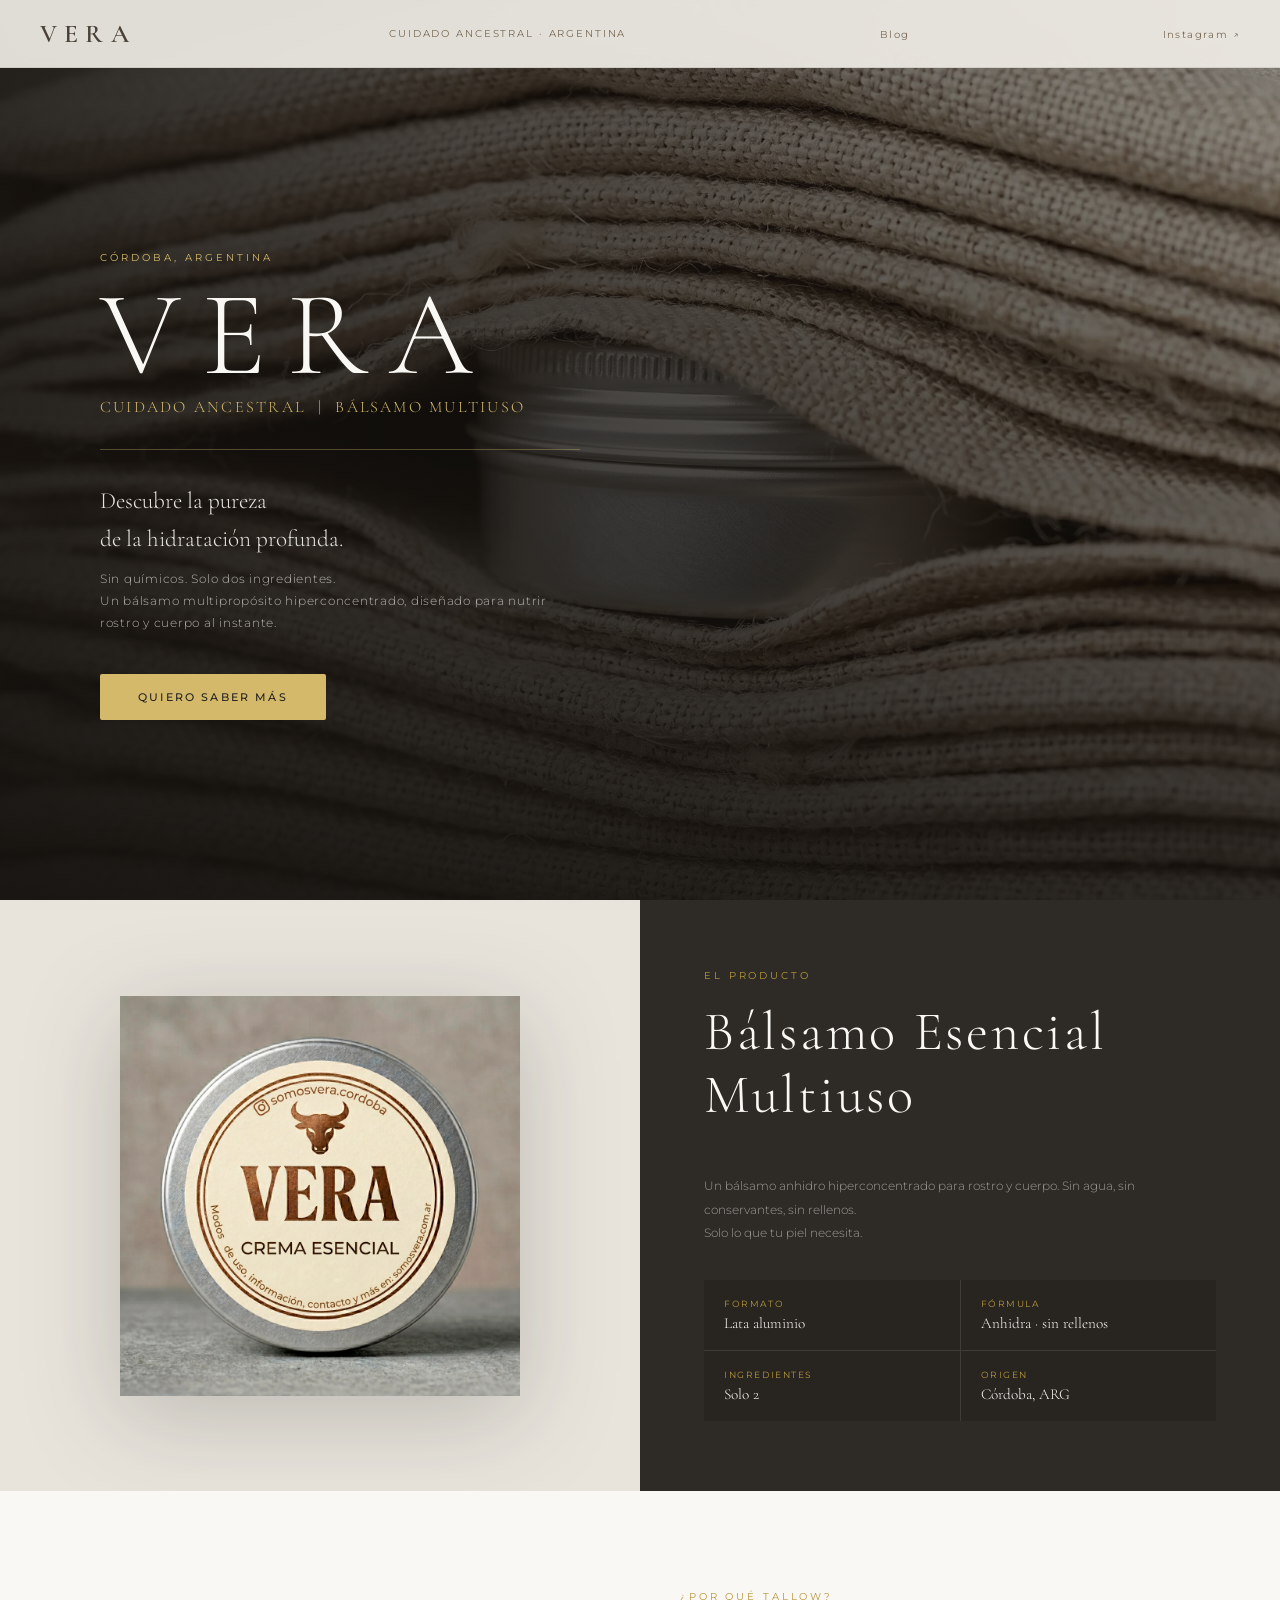
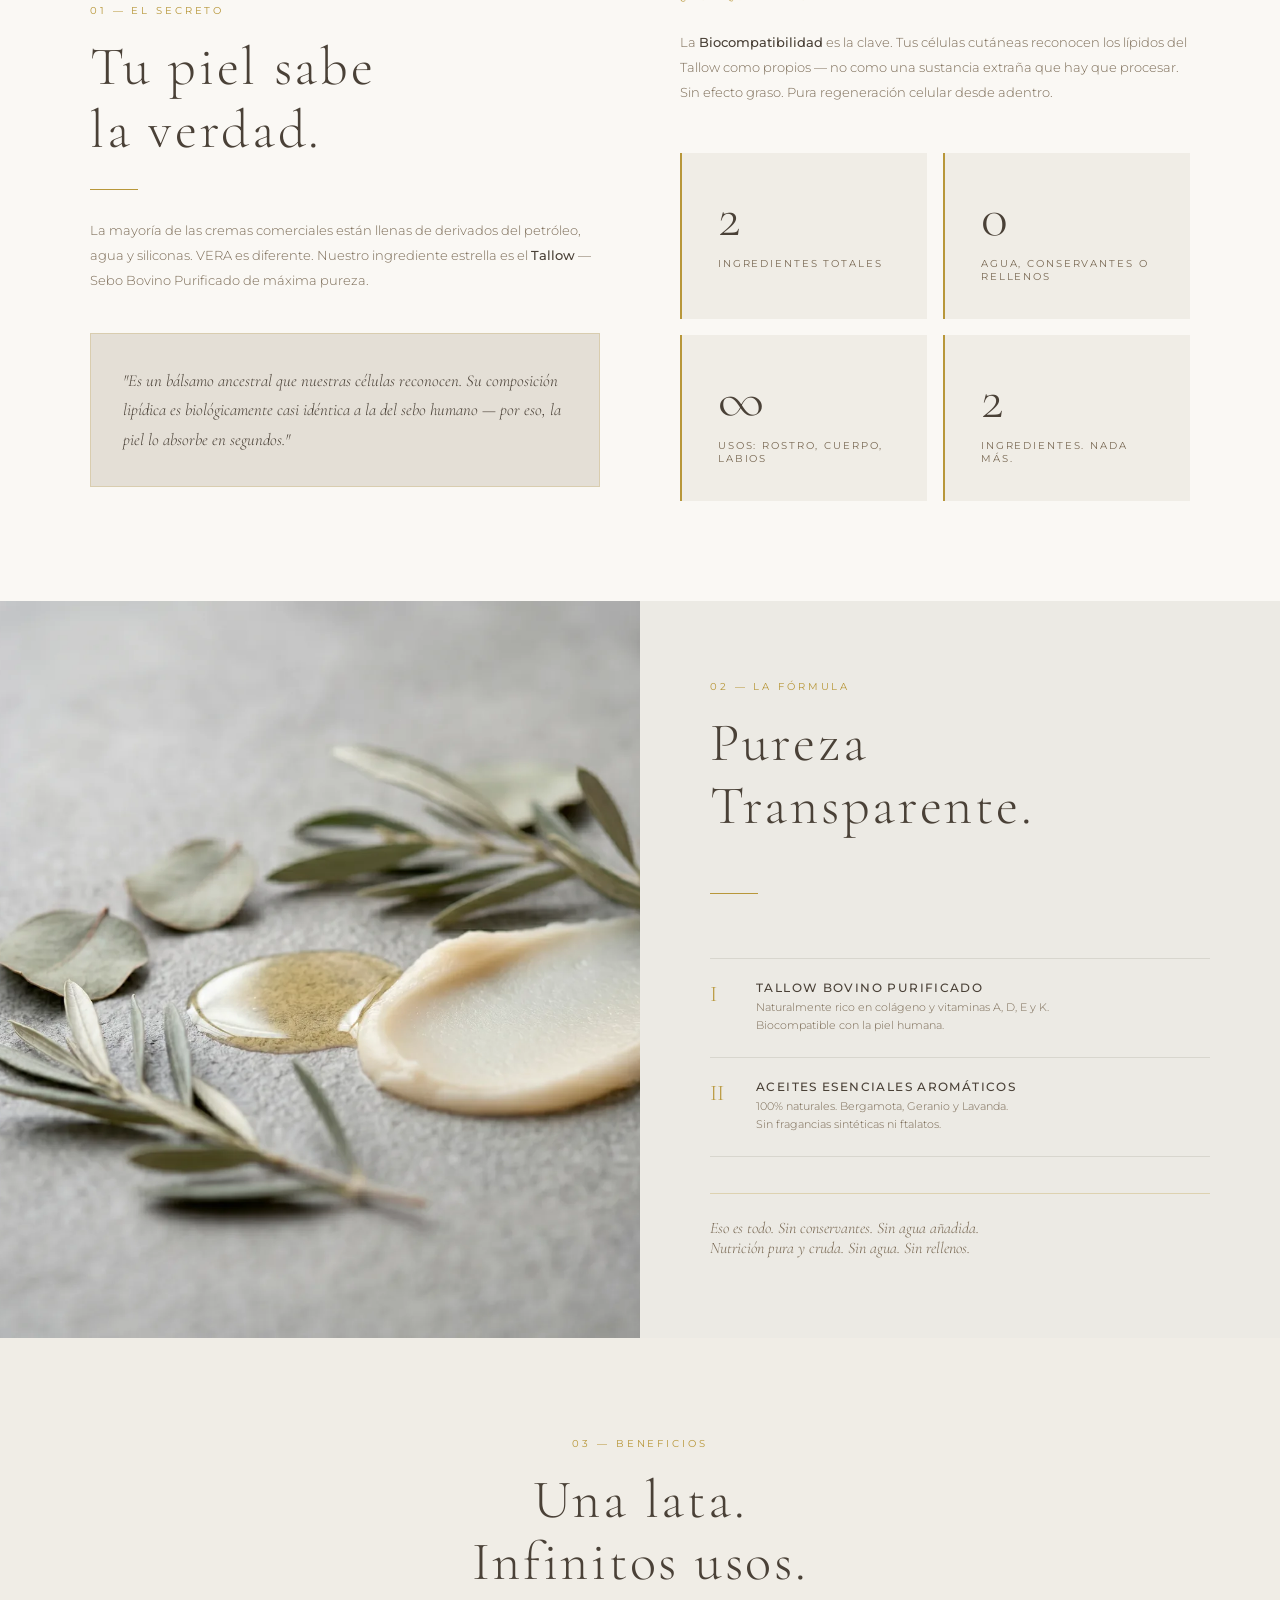
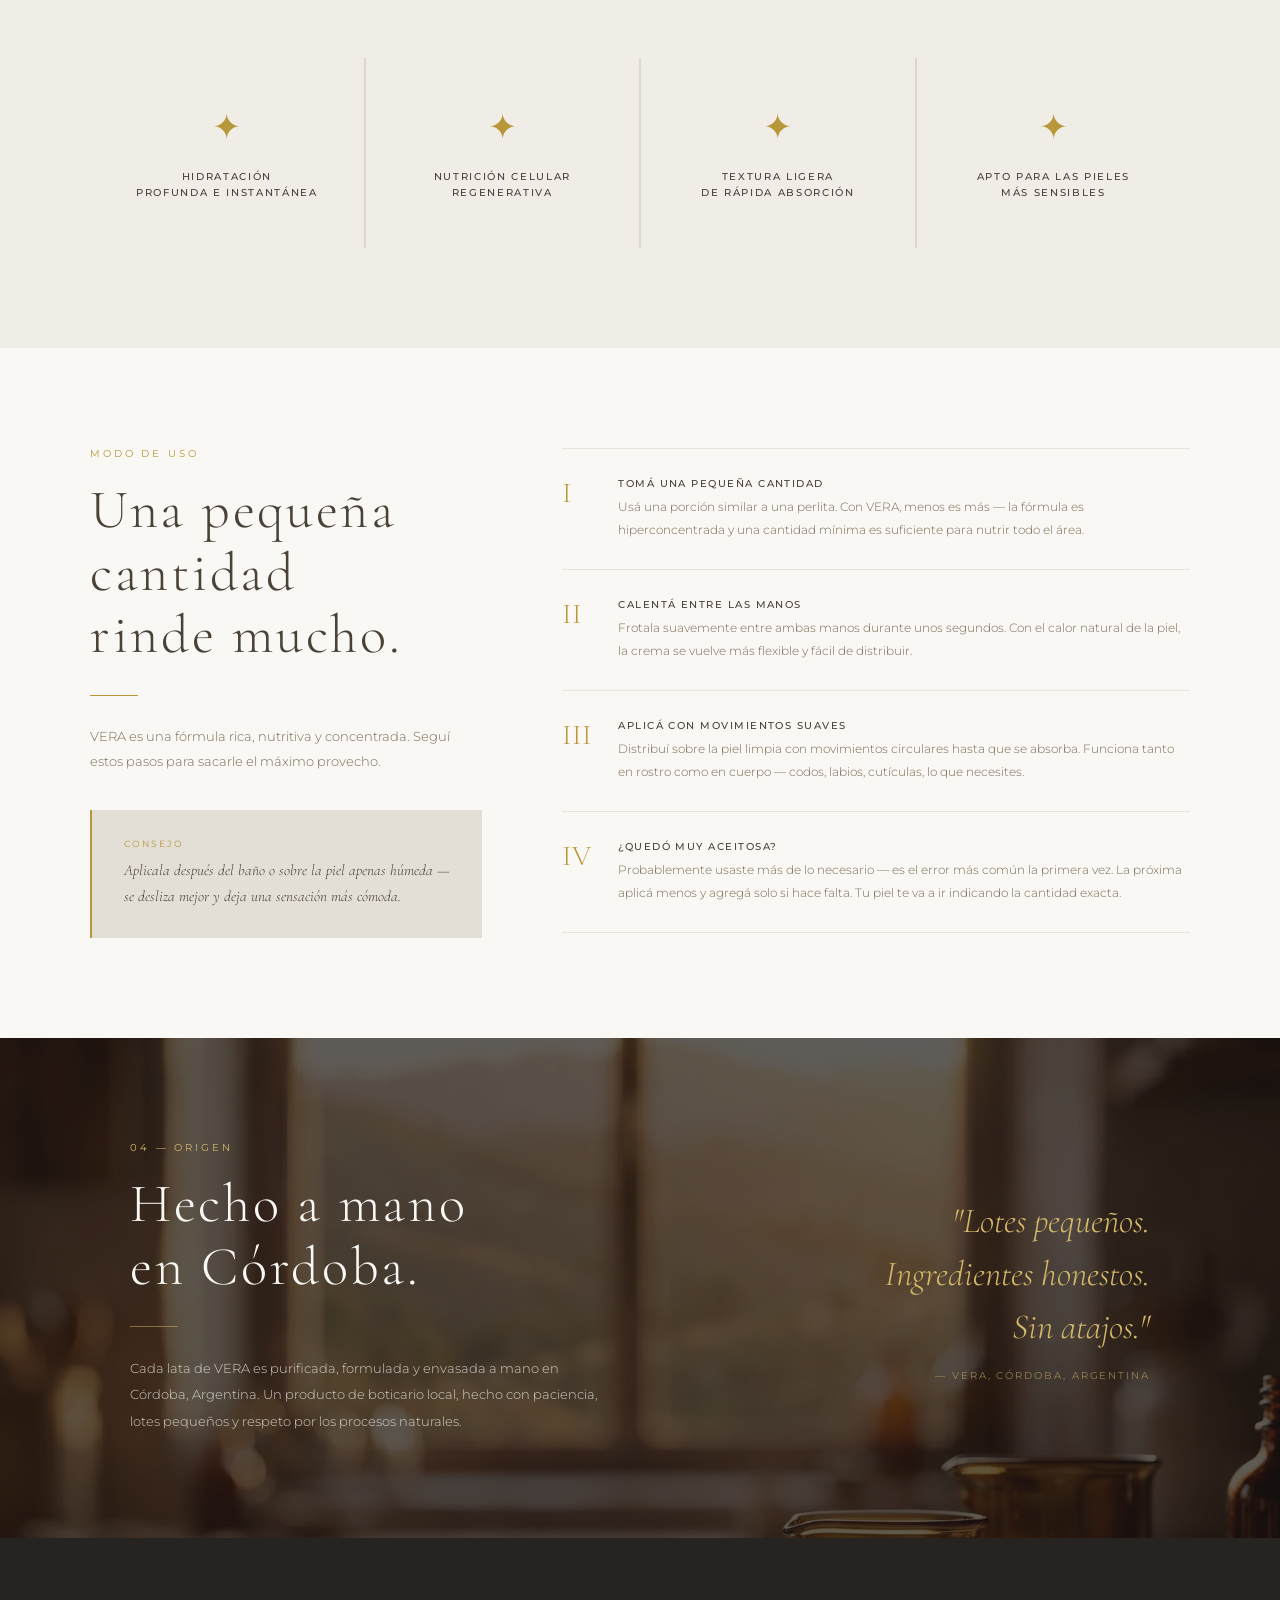
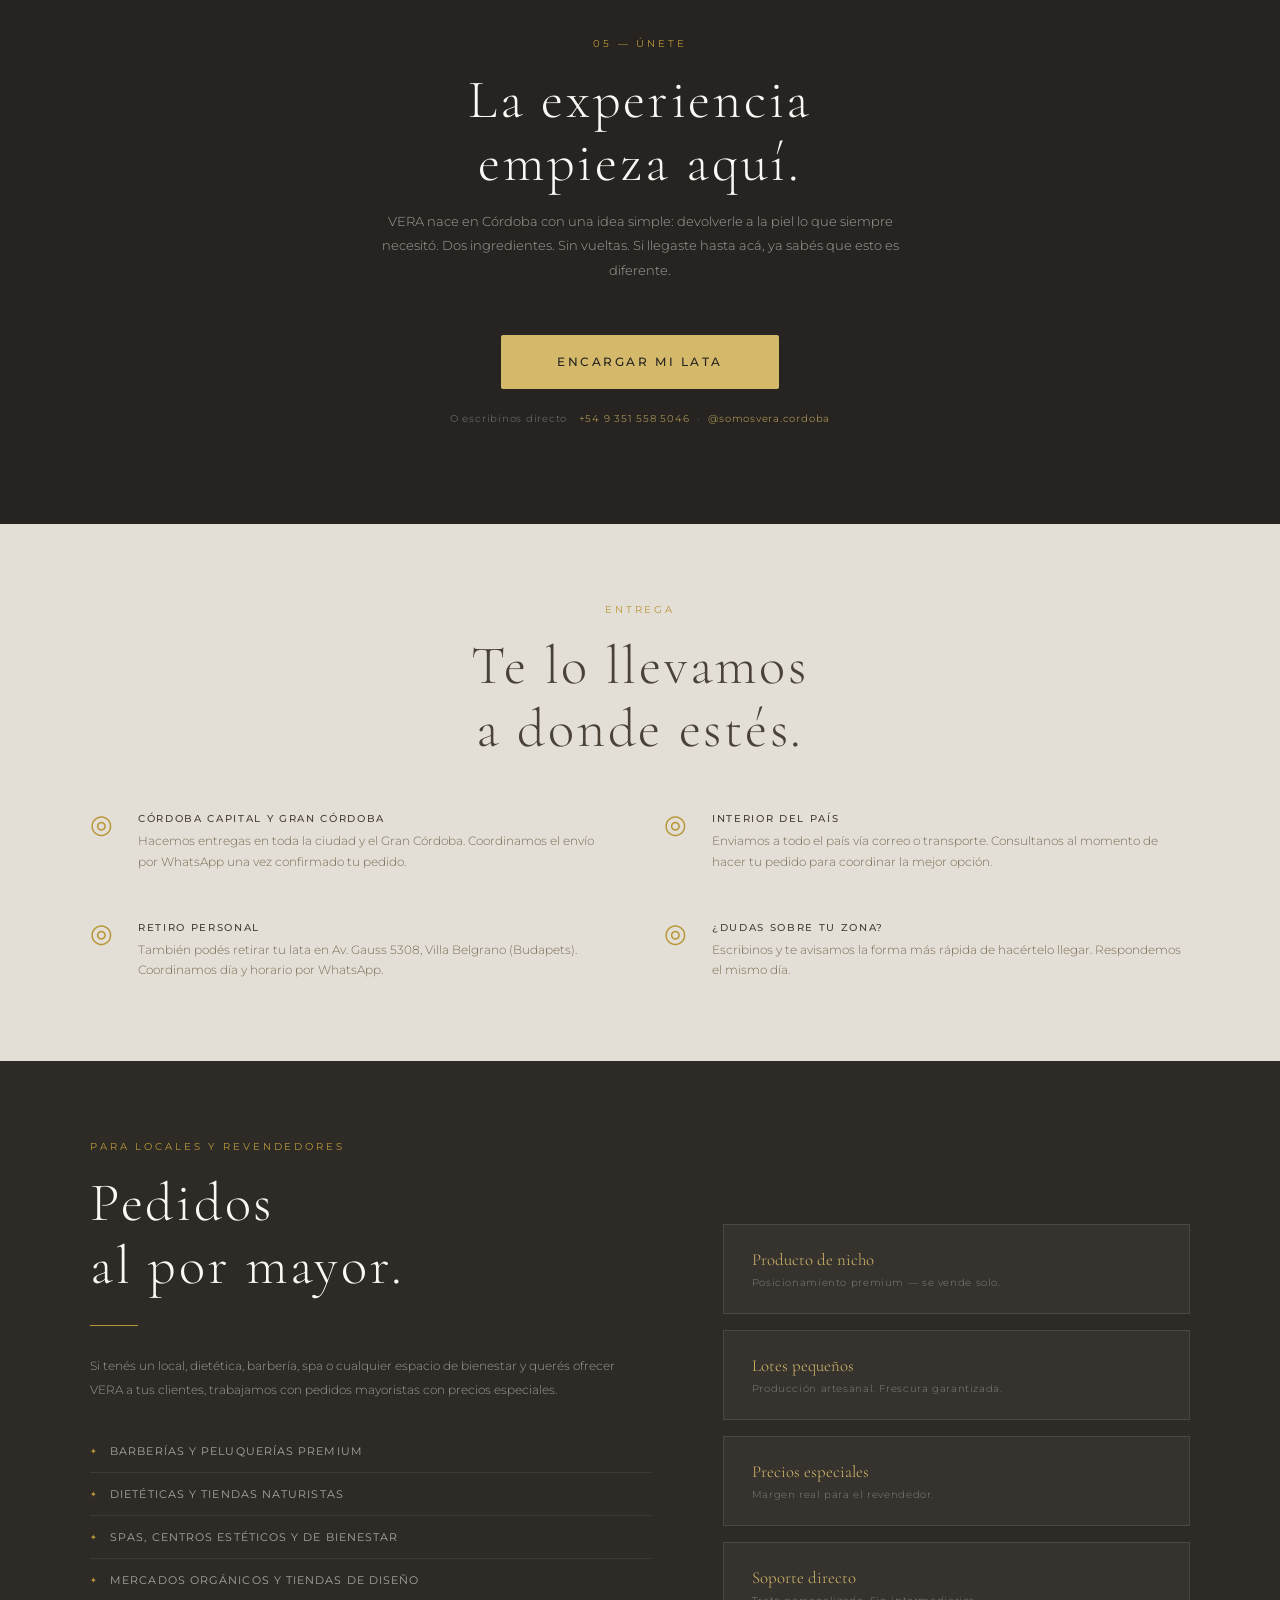
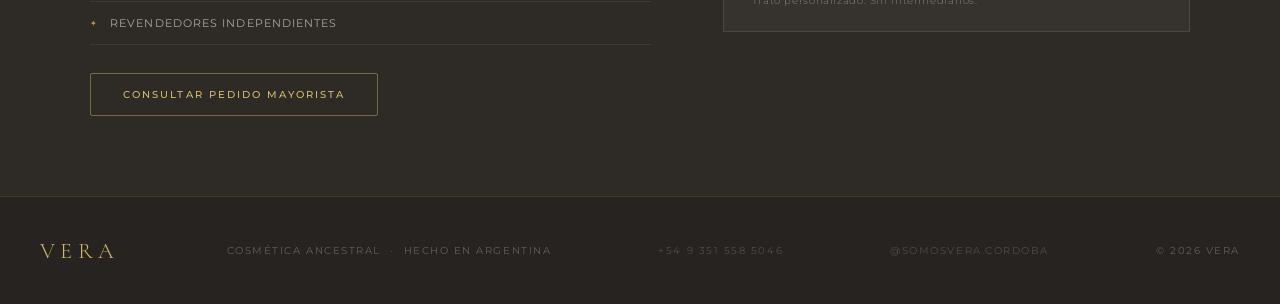
==== commit 6e1db191: "Add files via upload" ====
--- a/index.html
+++ b/index.html
@@ -1404,3 +1404,148 @@
     </div>
   </section>
 
+
+  <!-- ═══════════════════════════════════════════
+       SECCIÓN ENVÍOS
+  ═══════════════════════════════════════════ -->
+  <section id="envios">
+    <div class="section-inner">
+      <div style="text-align:center; margin-bottom:52px;" class="fade-in">
+        <span class="section-label" style="display:block; text-align:center;">Entrega</span>
+        <h2 class="section-title" style="text-align:center; max-width:440px; margin:0 auto;">
+          Te lo llevamos<br>a donde estés.
+        </h2>
+      </div>
+
+      <div class="envios-grid fade-in">
+        <div class="envios-item">
+          <span class="envios-icon">◎</span>
+          <div>
+            <p class="envios-item-title">Córdoba Capital y Gran Córdoba</p>
+            <p class="envios-item-text">
+              Hacemos entregas en toda la ciudad y el Gran Córdoba.
+              Coordinamos el envío por WhatsApp una vez confirmado tu pedido.
+            </p>
+          </div>
+        </div>
+        <div class="envios-item">
+          <span class="envios-icon">◎</span>
+          <div>
+            <p class="envios-item-title">Interior del país</p>
+            <p class="envios-item-text">
+              Enviamos a todo el país vía correo o transporte.
+              Consultanos al momento de hacer tu pedido para coordinar la mejor opción.
+            </p>
+          </div>
+        </div>
+        <div class="envios-item">
+          <span class="envios-icon">◎</span>
+          <div>
+            <p class="envios-item-title">Retiro personal</p>
+            <p class="envios-item-text">
+              También podés retirar tu lata en Av. Gauss 5308, Villa Belgrano (Budapets).
+              Coordinamos día y horario por WhatsApp.
+            </p>
+          </div>
+        </div>
+        <div class="envios-item">
+          <span class="envios-icon">◎</span>
+          <div>
+            <p class="envios-item-title">¿Dudas sobre tu zona?</p>
+            <p class="envios-item-text">
+              Escribinos y te avisamos la forma más rápida de hacértelo llegar.
+              Respondemos el mismo día.
+            </p>
+          </div>
+        </div>
+      </div>
+    </div>
+  </section>
+
+
+  <!-- ═══════════════════════════════════════════
+       SECCIÓN MAYORISTAS
+  ═══════════════════════════════════════════ -->
+  <section id="mayoristas">
+    <div class="mayoristas-inner">
+
+      <div class="fade-in">
+        <span class="section-label">Para Locales y Revendedores</span>
+        <h2 class="section-title">Pedidos<br>al por mayor.</h2>
+        <div class="divider"></div>
+        <p class="mayoristas-text">
+          Si tenés un local, dietética, barbería, spa o cualquier espacio de bienestar y querés
+          ofrecer VERA a tus clientes, trabajamos con pedidos mayoristas con precios especiales.
+        </p>
+        <ul class="mayoristas-list">
+          <li>Barberías y peluquerías premium</li>
+          <li>Dietéticas y tiendas naturistas</li>
+          <li>Spas, centros estéticos y de bienestar</li>
+          <li>Mercados orgánicos y tiendas de diseño</li>
+          <li>Revendedores independientes</li>
+        </ul>
+        <a href="https://wa.me/5493515585046?text=Hola!%20Vi%20la%20p%C3%A1gina%20de%20VERA%20y%20me%20interesa%20hacer%20un%20pedido%20mayorista." class="btn-mayorista" target="_blank" rel="noopener">
+          Consultar pedido mayorista
+        </a>
+      </div>
+
+      <div class="mayoristas-badge-list fade-in">
+        <div class="mayorista-badge">
+          <p class="mayorista-badge-title">Producto de nicho</p>
+          <p class="mayorista-badge-desc">Posicionamiento premium — se vende solo.</p>
+        </div>
+        <div class="mayorista-badge">
+          <p class="mayorista-badge-title">Lotes pequeños</p>
+          <p class="mayorista-badge-desc">Producción artesanal. Frescura garantizada.</p>
+        </div>
+        <div class="mayorista-badge">
+          <p class="mayorista-badge-title">Precios especiales</p>
+          <p class="mayorista-badge-desc">Margen real para el revendedor.</p>
+        </div>
+        <div class="mayorista-badge">
+          <p class="mayorista-badge-title">Soporte directo</p>
+          <p class="mayorista-badge-desc">Trato personalizado. Sin intermediarios.</p>
+        </div>
+      </div>
+
+    </div>
+  </section>
+
+
+  <!-- ═══════════════════════════════════════════
+       FOOTER
+  ═══════════════════════════════════════════ -->
+  <footer>
+    <span class="footer-logo">VERA</span>
+    <span class="footer-text">Cosmética Ancestral &nbsp;·&nbsp; Hecho en Argentina</span>
+    <a href="https://wa.me/5493515585046" class="footer-text" style="text-decoration:none; opacity:0.7; transition: opacity 0.2s;" target="_blank" rel="noopener" onmouseover="this.style.opacity='1'" onmouseout="this.style.opacity='0.7'">+54 9 351 558 5046</a>
+    <a href="https://www.instagram.com/somosvera.cordoba/" class="footer-text" style="text-decoration:none; opacity:0.7; transition: opacity 0.2s;" target="_blank" rel="noopener" onmouseover="this.style.opacity='1'" onmouseout="this.style.opacity='0.7'">@somosvera.cordoba</a>
+    <span class="footer-text">© 2026 VERA</span>
+  </footer>
+
+
+  <!-- ═══════════════════════════════════════════
+       SCRIPTS
+  ═══════════════════════════════════════════ -->
+  <script>
+    // Fade-in on scroll
+    const observer = new IntersectionObserver((entries) => {
+      entries.forEach(entry => {
+        if (entry.isIntersecting) {
+          entry.target.classList.add('visible');
+          observer.unobserve(entry.target);
+        }
+      });
+    }, { threshold: 0.12 });
+
+    document.querySelectorAll('.fade-in').forEach(el => observer.observe(el));
+
+    // Nav shrink on scroll
+    const nav = document.querySelector('nav');
+    window.addEventListener('scroll', () => {
+      nav.style.padding = window.scrollY > 60 ? '10px 40px' : '18px 40px';
+    });
+  </script>
+
+</body>
+</html>
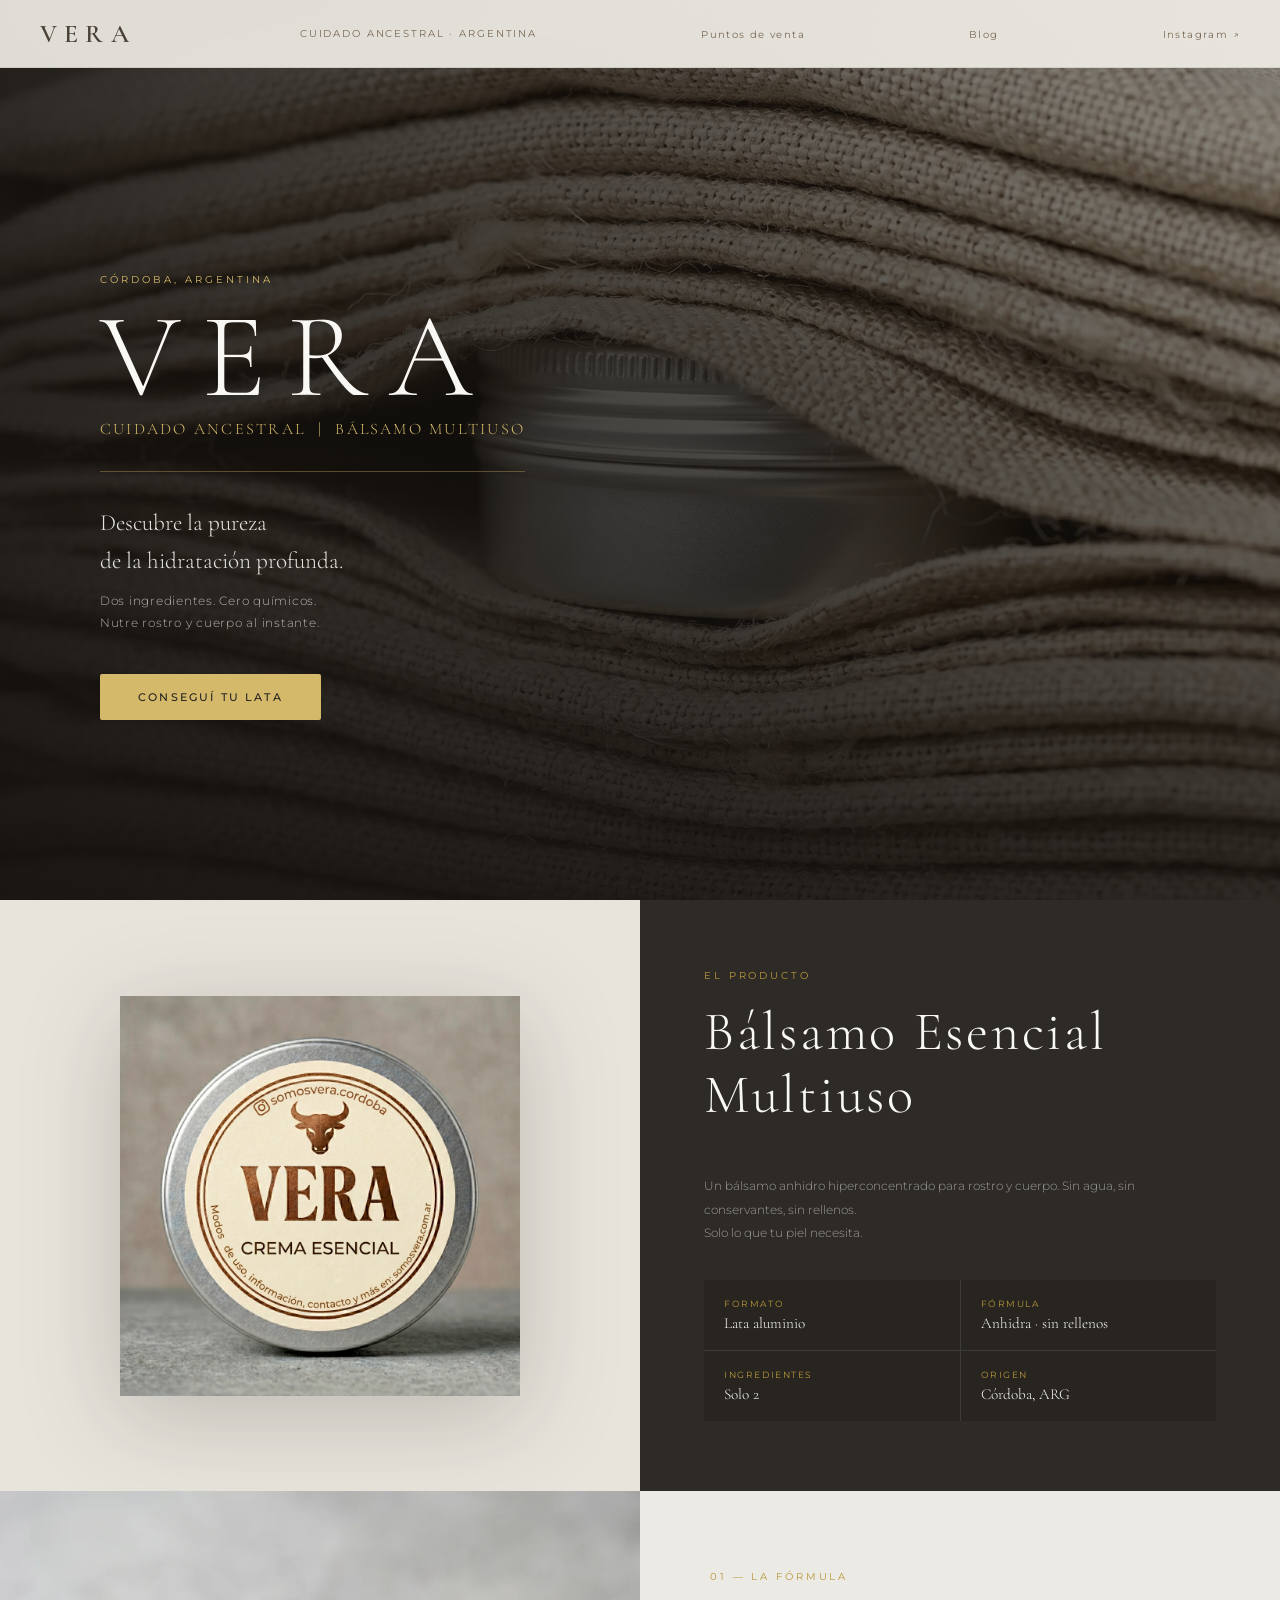
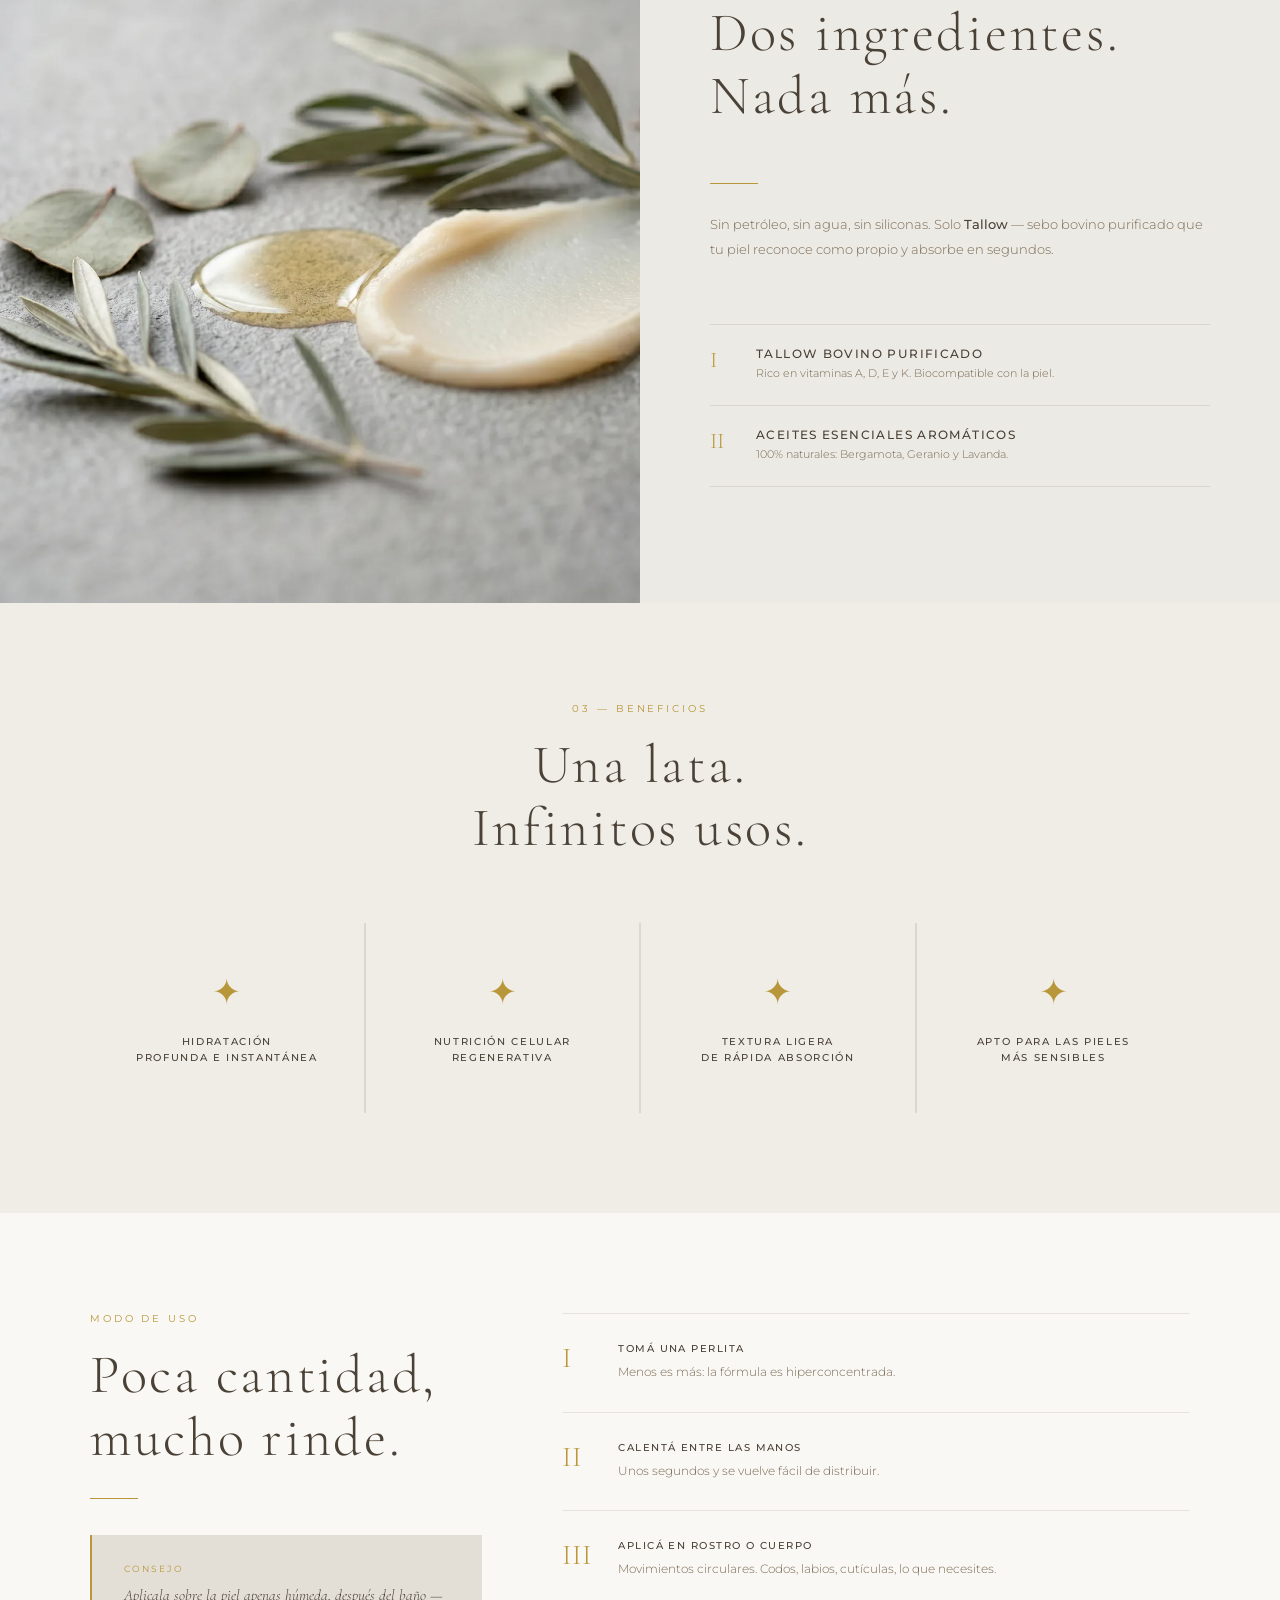
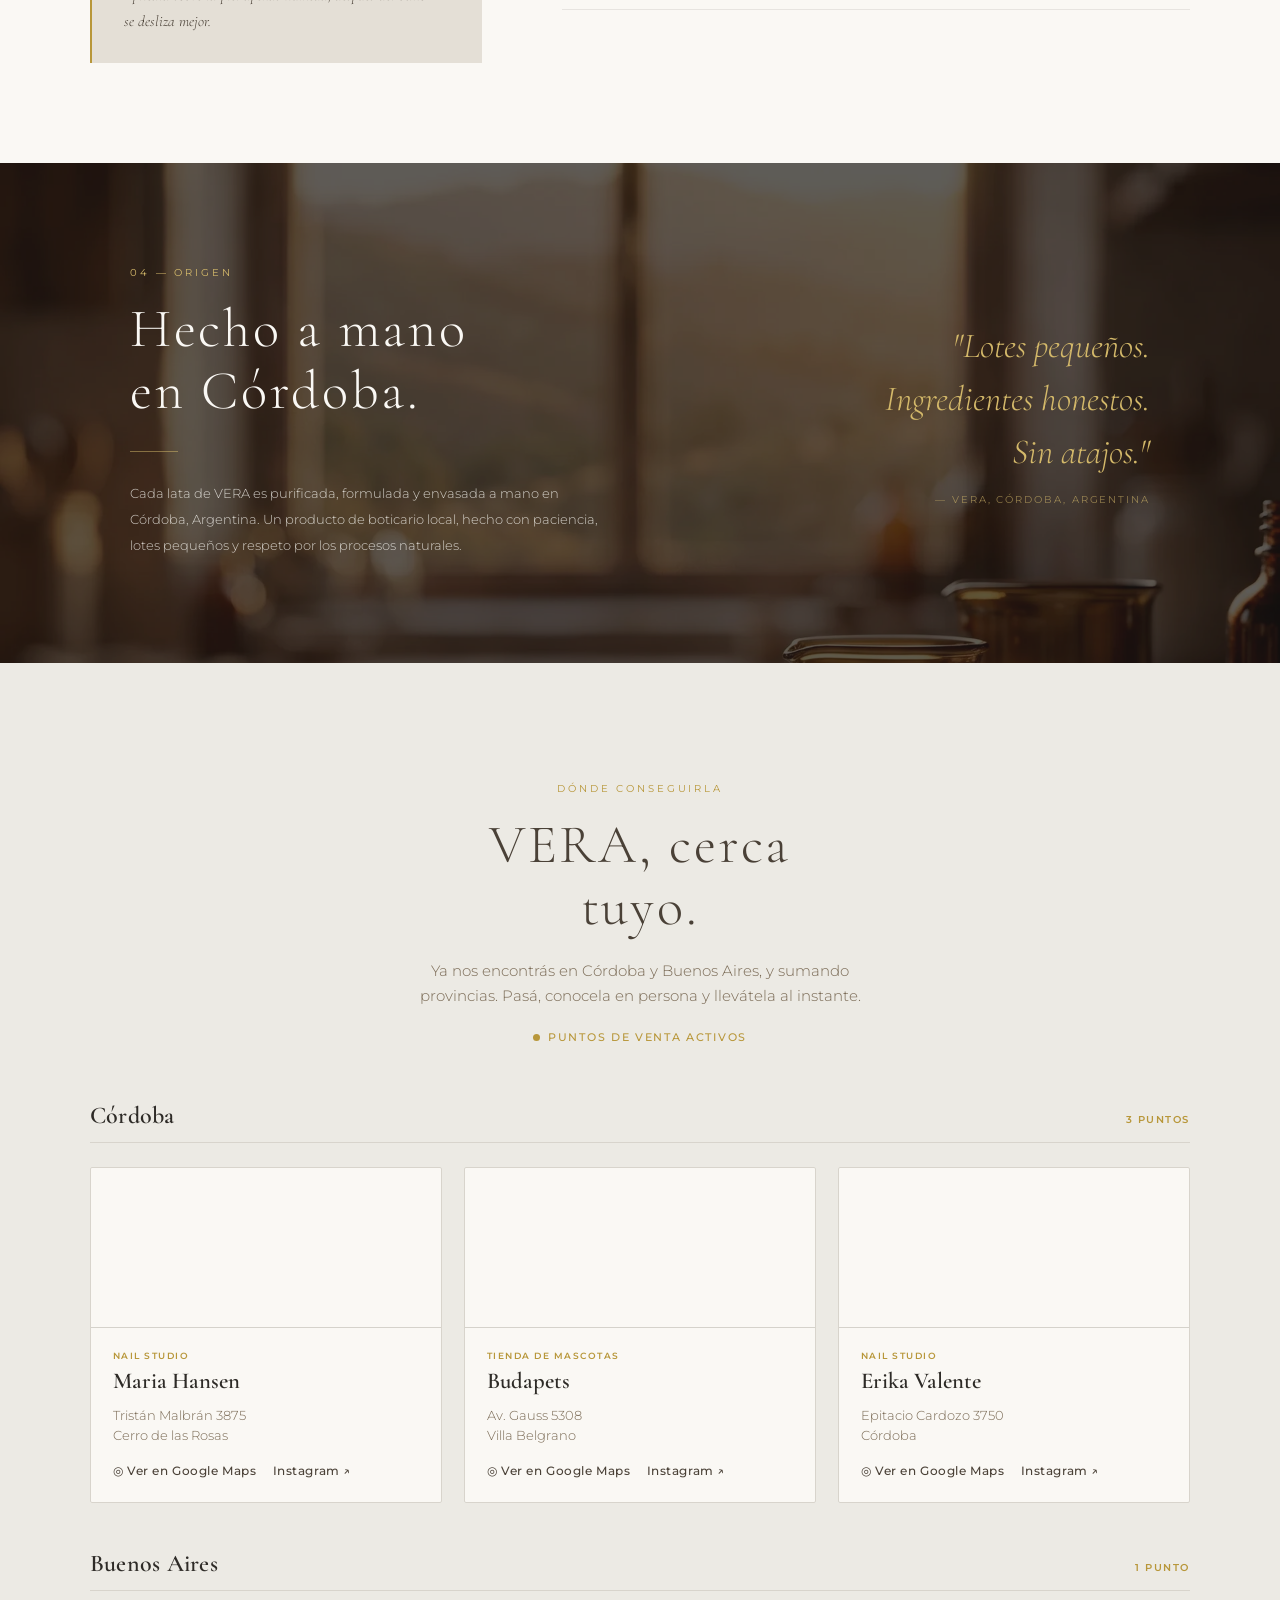
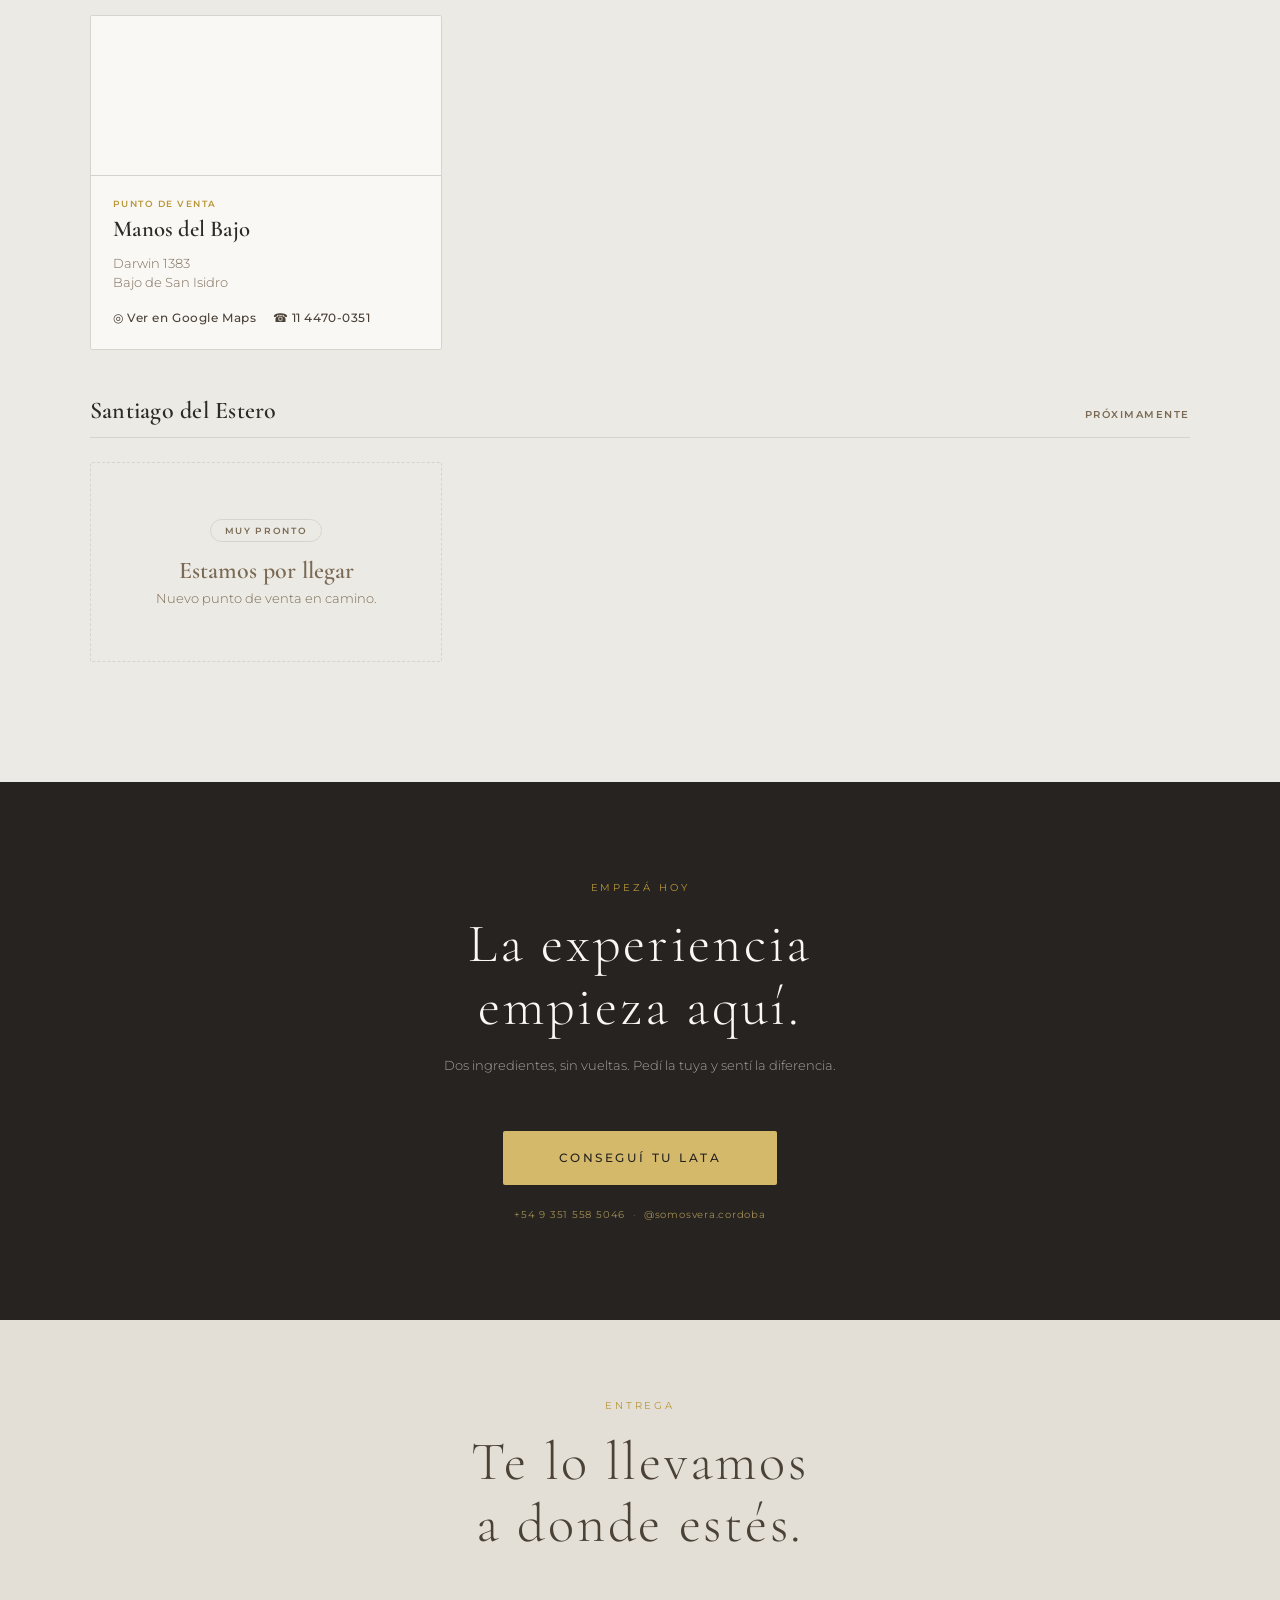
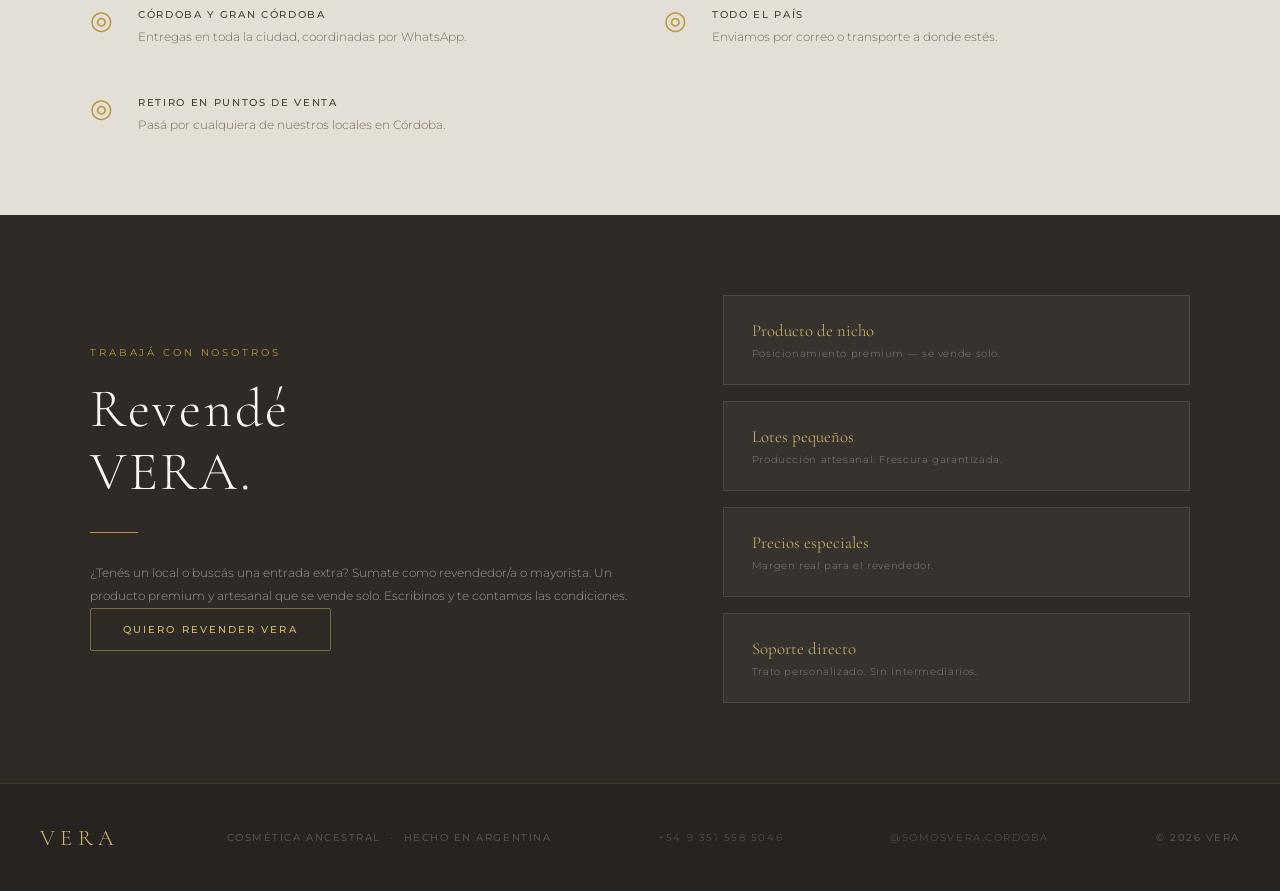
==== commit f1beebab: "Add files via upload" ====
--- a/index.html
+++ b/index.html
@@ -955,6 +955,31 @@
       letter-spacing: 0.26em;
     }
 
+    .cta-actions {
+      display: flex; gap: 16px; justify-content: center;
+      flex-wrap: wrap; margin-top: 8px;
+    }
+    .btn-cta-alt {
+      display: inline-block;
+      font-family: var(--sans);
+      font-size: 0.72rem; font-weight: 500;
+      letter-spacing: 0.22em; text-transform: uppercase;
+      color: var(--gold-light);
+      background: transparent;
+      border: 1px solid rgba(212, 185, 106, 0.55);
+      padding: 20px 48px; cursor: pointer; text-decoration: none;
+      border-radius: var(--radius); transition: all 0.25s ease;
+    }
+    .btn-cta-alt:hover {
+      background: rgba(212, 185, 106, 0.12);
+      border-color: var(--gold-light);
+      letter-spacing: 0.26em;
+    }
+    @media (max-width: 560px) {
+      .cta-actions { flex-direction: column; align-items: stretch; }
+      .btn-cta, .btn-cta-alt { padding: 18px 28px; text-align: center; }
+    }
+
     /* ──────────────────────────────────────────────
        FOOTER
     ────────────────────────────────────────────── */
@@ -1047,6 +1072,142 @@
       transform: translateY(0);
     }
 
+    /* ──────────────────────────────────────────────
+       PUNTOS DE VENTA
+    ────────────────────────────────────────────── */
+    #puntos {
+      background: var(--concrete-bg);
+      padding: 120px 40px;
+    }
+    .puntos-inner { max-width: var(--max-w); margin: 0 auto; }
+    .puntos-header { text-align: center; margin-bottom: 56px; }
+    .puntos-header .section-title {
+      text-align: center; max-width: 560px; margin: 0 auto;
+    }
+    .puntos-sub {
+      font-family: var(--sans);
+      font-size: 0.92rem;
+      font-weight: 300;
+      color: var(--bronze-mid);
+      max-width: 480px;
+      margin: 20px auto 0;
+      line-height: 1.7;
+    }
+    .puntos-count {
+      display: inline-flex; align-items: center; gap: 8px;
+      margin-top: 22px;
+      font-family: var(--sans);
+      font-size: 0.66rem;
+      letter-spacing: 0.16em;
+      text-transform: uppercase;
+      color: var(--gold);
+      font-weight: 500;
+    }
+    .puntos-count::before {
+      content: ""; width: 7px; height: 7px; border-radius: 50%;
+      background: var(--gold); box-shadow: 0 0 0 0 rgba(184,151,58,0.5);
+      animation: pulse-dot 2.2s infinite;
+    }
+    @keyframes pulse-dot {
+      0%   { box-shadow: 0 0 0 0 rgba(184,151,58,0.45); }
+      70%  { box-shadow: 0 0 0 9px rgba(184,151,58,0); }
+      100% { box-shadow: 0 0 0 0 rgba(184,151,58,0); }
+    }
+
+    /* Grid de tarjetas con mini-mapa Google */
+    .puntos-grid {
+      display: grid;
+      grid-template-columns: repeat(3, 1fr);
+      gap: 22px;
+      margin-top: 8px;
+    }
+    .punto-card {
+      background: var(--white-warm);
+      border: 1px solid var(--concrete);
+      border-radius: var(--radius);
+      overflow: hidden;
+      transition: transform 0.3s ease, box-shadow 0.3s ease;
+    }
+    .punto-card:hover {
+      transform: translateY(-4px);
+      box-shadow: 0 16px 38px -20px rgba(46,43,39,0.4);
+    }
+    .punto-map {
+      width: 100%; height: 160px; border: 0; display: block;
+      border-bottom: 1px solid var(--concrete);
+      filter: grayscale(0.15) contrast(0.97);
+    }
+    .punto-body { padding: 22px 22px 24px; }
+    .punto-card-type {
+      font-family: var(--sans); font-size: 0.58rem; letter-spacing: 0.16em;
+      text-transform: uppercase; color: var(--gold); font-weight: 600;
+      margin-bottom: 8px; display: block;
+    }
+    .punto-card-name {
+      font-family: var(--serif); font-size: 1.42rem; font-weight: 600;
+      color: var(--charcoal); line-height: 1.1; margin-bottom: 12px;
+    }
+    .punto-card-addr {
+      font-family: var(--sans); font-size: 0.8rem; font-weight: 300;
+      color: var(--bronze-mid); line-height: 1.55; margin-bottom: 18px;
+      min-height: 38px;
+    }
+    .punto-card-actions { display: flex; gap: 16px; align-items: center; }
+    .punto-card-actions a {
+      font-family: var(--sans); font-size: 0.72rem; font-weight: 500;
+      letter-spacing: 0.05em; text-decoration: none; color: var(--bronze);
+      display: inline-flex; align-items: center; gap: 5px;
+      transition: color 0.2s;
+    }
+    .punto-card-actions a:hover { color: var(--gold); }
+
+    /* Agrupación por provincia */
+    .provincia-group { margin-top: 46px; }
+    .provincia-head {
+      display: flex; align-items: baseline; justify-content: space-between;
+      gap: 12px; padding-bottom: 12px; margin-bottom: 24px;
+      border-bottom: 1px solid var(--concrete);
+    }
+    .provincia-name {
+      font-family: var(--serif); font-size: 1.5rem; font-weight: 600;
+      color: var(--charcoal); letter-spacing: 0.01em;
+    }
+    .provincia-tag {
+      font-family: var(--sans); font-size: 0.6rem; letter-spacing: 0.16em;
+      text-transform: uppercase; font-weight: 600; color: var(--gold);
+    }
+    .provincia-tag.soon { color: var(--bronze-mid); }
+
+    /* Tarjeta próximamente */
+    .punto-card--soon {
+      display: flex; flex-direction: column; align-items: center;
+      justify-content: center; text-align: center;
+      background: transparent;
+      border: 1.5px dashed var(--concrete);
+      min-height: 200px; padding: 32px 24px;
+    }
+    .punto-card--soon .soon-badge {
+      font-family: var(--sans); font-size: 0.58rem; letter-spacing: 0.18em;
+      text-transform: uppercase; font-weight: 600; color: var(--bronze-mid);
+      border: 1px solid var(--concrete); border-radius: 999px;
+      padding: 5px 14px; margin-bottom: 14px;
+    }
+    .punto-card--soon .soon-name {
+      font-family: var(--serif); font-size: 1.5rem; font-weight: 600;
+      color: var(--bronze-mid); margin-bottom: 6px;
+    }
+    .punto-card--soon .soon-text {
+      font-family: var(--sans); font-size: 0.8rem; font-weight: 300;
+      color: var(--bronze-mid);
+    }
+
+    @media (max-width: 820px) {
+      #puntos { padding: 84px 22px; }
+      .puntos-grid { grid-template-columns: 1fr; gap: 16px; }
+      .punto-card-addr { min-height: 0; }
+      .provincia-name { font-size: 1.3rem; }
+    }
+
   </style>
 </head>
 
@@ -1058,6 +1219,7 @@
   <nav>
     <a class="nav-logo" href="#hero">VERA</a>
     <span class="nav-tagline">Cuidado Ancestral · Argentina</span>
+    <a href="#puntos" style="font-family:var(--sans); font-size:0.62rem; letter-spacing:0.14em; color:var(--bronze-mid); text-decoration:none; transition:color 0.2s;" onmouseover="this.style.color='var(--bronze)'" onmouseout="this.style.color='var(--bronze-mid)'">Puntos de venta</a>
     <a href="/blog/" style="font-family:var(--sans); font-size:0.62rem; letter-spacing:0.14em; color:var(--bronze-mid); text-decoration:none; transition:color 0.2s;" onmouseover="this.style.color='var(--bronze)'" onmouseout="this.style.color='var(--bronze-mid)'">Blog</a>
     <a href="https://www.instagram.com/somosvera.cordoba/" target="_blank" rel="noopener" style="font-family:var(--sans); font-size:0.62rem; letter-spacing:0.14em; color:var(--bronze-mid); text-decoration:none; transition:color 0.2s;" onmouseover="this.style.color='var(--bronze)'" onmouseout="this.style.color='var(--bronze-mid)'">Instagram ↗</a>
   </nav>
@@ -1082,11 +1244,11 @@
         Descubre la pureza<br>de la hidratación profunda.
       </p>
       <p class="hero-body-small">
-        Sin químicos. Solo dos ingredientes.<br>
-        Un bálsamo multipropósito hiperconcentrado, diseñado para nutrir rostro y cuerpo al instante.
+        Dos ingredientes. Cero químicos.<br>
+        Nutre rostro y cuerpo al instante.
       </p>
 
-      <a href="#uso" class="btn-primary">Quiero saber más</a>
+      <a href="#cta" class="btn-primary">Conseguí tu lata</a>
     </div>
   </section>
 
@@ -1136,66 +1298,7 @@
 
 
   <!-- ═══════════════════════════════════════════
-       SECCIÓN 1 — EL SECRETO BIOCOMPATIBLE
-  ═══════════════════════════════════════════ -->
-  <section id="secreto">
-    <div class="section-inner">
-      <div class="secreto-grid">
-
-        <div class="fade-in">
-          <span class="section-label">01 — El Secreto</span>
-          <h2 class="section-title">Tu piel sabe<br>la verdad.</h2>
-          <div class="divider"></div>
-          <p class="section-text">
-            La mayoría de las cremas comerciales están llenas de derivados del petróleo, agua y siliconas.
-            VERA es diferente. Nuestro ingrediente estrella es el <strong style="font-weight:500; color:var(--bronze);">Tallow</strong> — Sebo Bovino Purificado de máxima pureza.
-          </p>
-
-          <div class="highlight-box fade-in">
-            <p>
-              "Es un bálsamo ancestral que nuestras células reconocen. Su composición lipídica
-              es biológicamente casi idéntica a la del sebo humano — por eso, la piel lo absorbe en segundos."
-            </p>
-          </div>
-        </div>
-
-        <div class="fade-in">
-          <span class="section-label" style="margin-bottom:28px;">¿Por qué Tallow?</span>
-          <p class="section-text" style="margin-bottom: 32px;">
-            La <strong style="font-weight:500; color:var(--bronze);">Biocompatibilidad</strong> es la clave.
-            Tus células cutáneas reconocen los lípidos del Tallow como propios — no como una sustancia extraña
-            que hay que procesar. Sin efecto graso. Pura regeneración celular desde adentro.
-          </p>
-
-          <div class="secreto-stats-grid">
-            <div class="secreto-stat fade-in">
-              <span class="secreto-stat-number">2</span>
-              <span class="secreto-stat-label">Ingredientes totales</span>
-            </div>
-            <div class="secreto-stat fade-in">
-              <span class="secreto-stat-number">0</span>
-              <span class="secreto-stat-label">Agua, conservantes o rellenos</span>
-            </div>
-            <div class="secreto-stat fade-in">
-              <span class="secreto-stat-number">∞</span>
-              <span class="secreto-stat-label">Usos: rostro, cuerpo, labios</span>
-            </div>
-            <div class="secreto-stat fade-in">
-              <span class="secreto-stat-number">2</span>
-              <span class="secreto-stat-label">Ingredientes. Nada más.</span>
-            </div>
-          </div>
-        </div>
-
-      </div>
-    </div>
-  </section>
-
-
-  <!-- ═══════════════════════════════════════════
-       SECCIÓN 2 — LA FÓRMULA
-       → Reemplazar 'img_formula.jpg' con la imagen
-         del eucalipto con textura de crema
+       SECCIÓN — LA FÓRMULA (Secreto + Ingredientes)
   ═══════════════════════════════════════════ -->
   <section id="formula">
     <div class="formula-grid">
@@ -1205,31 +1308,31 @@
       </div>
 
       <div class="formula-content fade-in">
-        <span class="section-label">02 — La Fórmula</span>
-        <h2 class="section-title">Pureza<br>Transparente.</h2>
+        <span class="section-label">01 — La Fórmula</span>
+        <h2 class="section-title">Dos ingredientes.<br>Nada más.</h2>
         <div class="divider"></div>
+
+        <p class="section-text" style="margin-bottom:26px;">
+          Sin petróleo, sin agua, sin siliconas. Solo <strong style="font-weight:500; color:var(--bronze);">Tallow</strong> —
+          sebo bovino purificado que tu piel reconoce como propio y absorbe en segundos.
+        </p>
 
         <ul class="ingredient-list">
           <li>
             <span class="ingredient-number">I</span>
             <div>
               <p class="ingredient-name">Tallow Bovino Purificado</p>
-              <p class="ingredient-desc">Naturalmente rico en colágeno y vitaminas A, D, E y K.<br>Biocompatible con la piel humana.</p>
+              <p class="ingredient-desc">Rico en vitaminas A, D, E y K. Biocompatible con la piel.</p>
             </div>
           </li>
           <li>
             <span class="ingredient-number">II</span>
             <div>
               <p class="ingredient-name">Aceites Esenciales Aromáticos</p>
-              <p class="ingredient-desc">100% naturales. Bergamota, Geranio y Lavanda.<br>Sin fragancias sintéticas ni ftalatos.</p>
+              <p class="ingredient-desc">100% naturales: Bergamota, Geranio y Lavanda.</p>
             </div>
           </li>
         </ul>
-
-        <p class="formula-close">
-          Eso es todo. Sin conservantes. Sin agua añadida.<br>
-          Nutrición pura y cruda. Sin agua. Sin rellenos.
-        </p>
       </div>
 
     </div>
@@ -1279,17 +1382,12 @@
 
         <div class="uso-sticky fade-in">
           <span class="section-label">Modo de Uso</span>
-          <h2 class="section-title">Una pequeña<br>cantidad<br>rinde mucho.</h2>
+          <h2 class="section-title">Poca cantidad,<br>mucho rinde.</h2>
           <div class="divider"></div>
-          <p class="section-text">
-            VERA es una fórmula rica, nutritiva y concentrada.
-            Seguí estos pasos para sacarle el máximo provecho.
-          </p>
-
           <div class="uso-tip">
             <span class="uso-tip-label">Consejo</span>
             <p class="uso-tip-text">
-              Aplicala después del baño o sobre la piel apenas húmeda — se desliza mejor y deja una sensación más cómoda.
+              Aplicala sobre la piel apenas húmeda, después del baño — se desliza mejor.
             </p>
           </div>
         </div>
@@ -1298,11 +1396,8 @@
           <div class="uso-step">
             <span class="uso-step-num">I</span>
             <div>
-              <p class="uso-step-title">Tomá una pequeña cantidad</p>
-              <p class="uso-step-text">
-                Usá una porción similar a una perlita. Con VERA, menos es más —
-                la fórmula es hiperconcentrada y una cantidad mínima es suficiente para nutrir todo el área.
-              </p>
+              <p class="uso-step-title">Tomá una perlita</p>
+              <p class="uso-step-text">Menos es más: la fórmula es hiperconcentrada.</p>
             </div>
           </div>
 
@@ -1310,32 +1405,15 @@
             <span class="uso-step-num">II</span>
             <div>
               <p class="uso-step-title">Calentá entre las manos</p>
-              <p class="uso-step-text">
-                Frotala suavemente entre ambas manos durante unos segundos.
-                Con el calor natural de la piel, la crema se vuelve más flexible y fácil de distribuir.
-              </p>
+              <p class="uso-step-text">Unos segundos y se vuelve fácil de distribuir.</p>
             </div>
           </div>
 
           <div class="uso-step">
             <span class="uso-step-num">III</span>
             <div>
-              <p class="uso-step-title">Aplicá con movimientos suaves</p>
-              <p class="uso-step-text">
-                Distribuí sobre la piel limpia con movimientos circulares hasta que se absorba.
-                Funciona tanto en rostro como en cuerpo — codos, labios, cutículas, lo que necesites.
-              </p>
-            </div>
-          </div>
-
-          <div class="uso-step">
-            <span class="uso-step-num">IV</span>
-            <div>
-              <p class="uso-step-title">¿Quedó muy aceitosa?</p>
-              <p class="uso-step-text">
-                Probablemente usaste más de lo necesario — es el error más común la primera vez.
-                La próxima aplicá menos y agregá solo si hace falta. Tu piel te va a ir indicando la cantidad exacta.
-              </p>
+              <p class="uso-step-title">Aplicá en rostro o cuerpo</p>
+              <p class="uso-step-text">Movimientos circulares. Codos, labios, cutículas, lo que necesites.</p>
             </div>
           </div>
         </div>
@@ -1377,25 +1455,134 @@
 
 
   <!-- ═══════════════════════════════════════════
+       PUNTOS DE VENTA
+  ═══════════════════════════════════════════ -->
+  <section id="puntos">
+    <div class="puntos-inner">
+      <div class="puntos-header fade-in">
+        <span class="section-label" style="display:block; text-align:center;">Dónde conseguirla</span>
+        <h2 class="section-title">VERA, cerca<br>tuyo.</h2>
+        <p class="puntos-sub">
+          Ya nos encontrás en Córdoba y Buenos Aires, y sumando provincias.
+          Pasá, conocela en persona y llevátela al instante.
+        </p>
+        <span class="puntos-count">Puntos de venta activos</span>
+      </div>
+
+      <!-- CÓRDOBA -->
+      <div class="provincia-group fade-in">
+        <div class="provincia-head">
+          <span class="provincia-name">Córdoba</span>
+          <span class="provincia-tag">3 puntos</span>
+        </div>
+        <div class="puntos-grid">
+          <div class="punto-card">
+            <iframe class="punto-map" loading="lazy" referrerpolicy="no-referrer-when-downgrade"
+              src="https://www.google.com/maps?q=MARIA+HANSEN,+Tristan+Malbran+3875,+Cordoba,+Argentina&z=16&output=embed"
+              title="Ubicación de VERA en Maria Hansen"></iframe>
+            <div class="punto-body">
+              <span class="punto-card-type">Nail Studio</span>
+              <p class="punto-card-name">Maria Hansen</p>
+              <p class="punto-card-addr">Tristán Malbrán 3875<br>Cerro de las Rosas</p>
+              <div class="punto-card-actions">
+                <a href="https://www.google.com/maps/place/MARIA+HANSEN/data=!4m2!3m1!1s0x0:0xa6bd105bb1bec452" target="_blank" rel="noopener">◎ Ver en Google Maps</a>
+                <a href="https://www.instagram.com/mariahansen.nails/" target="_blank" rel="noopener">Instagram ↗</a>
+              </div>
+            </div>
+          </div>
+
+          <div class="punto-card">
+            <iframe class="punto-map" loading="lazy" referrerpolicy="no-referrer-when-downgrade"
+              src="https://www.google.com/maps?q=Budapets,+Av.+Gauss+5308,+Cordoba,+Argentina&z=16&output=embed"
+              title="Ubicación de VERA en Budapets"></iframe>
+            <div class="punto-body">
+              <span class="punto-card-type">Tienda de Mascotas</span>
+              <p class="punto-card-name">Budapets</p>
+              <p class="punto-card-addr">Av. Gauss 5308<br>Villa Belgrano</p>
+              <div class="punto-card-actions">
+                <a href="https://maps.app.goo.gl/M7spBcEVKCVebZnKA" target="_blank" rel="noopener">◎ Ver en Google Maps</a>
+                <a href="https://www.instagram.com/somos.budapets/" target="_blank" rel="noopener">Instagram ↗</a>
+              </div>
+            </div>
+          </div>
+
+          <div class="punto-card">
+            <iframe class="punto-map" loading="lazy" referrerpolicy="no-referrer-when-downgrade"
+              src="https://www.google.com/maps?q=Erika+Valente+studio+nails,+Epitacio+Cardozo+3750,+Cordoba,+Argentina&z=16&output=embed"
+              title="Ubicación de VERA en Erika Valente studio nails"></iframe>
+            <div class="punto-body">
+              <span class="punto-card-type">Nail Studio</span>
+              <p class="punto-card-name">Erika Valente</p>
+              <p class="punto-card-addr">Epitacio Cardozo 3750<br>Córdoba</p>
+              <div class="punto-card-actions">
+                <a href="https://maps.app.goo.gl/pJDbXroEobYgAdWk7" target="_blank" rel="noopener">◎ Ver en Google Maps</a>
+                <a href="https://www.instagram.com/erika_valente_nails_/" target="_blank" rel="noopener">Instagram ↗</a>
+              </div>
+            </div>
+          </div>
+        </div>
+      </div>
+
+      <!-- BUENOS AIRES -->
+      <div class="provincia-group fade-in">
+        <div class="provincia-head">
+          <span class="provincia-name">Buenos Aires</span>
+          <span class="provincia-tag">1 punto</span>
+        </div>
+        <div class="puntos-grid">
+          <div class="punto-card">
+            <iframe class="punto-map" loading="lazy" referrerpolicy="no-referrer-when-downgrade"
+              src="https://www.google.com/maps?q=Darwin+1383,+Bajo+de+San+Isidro,+Buenos+Aires,+Argentina&z=16&output=embed"
+              title="Ubicación de VERA en Manos del Bajo, San Isidro"></iframe>
+            <div class="punto-body">
+              <span class="punto-card-type">Punto de venta</span>
+              <p class="punto-card-name">Manos del Bajo</p>
+              <p class="punto-card-addr">Darwin 1383<br>Bajo de San Isidro</p>
+              <div class="punto-card-actions">
+                <a href="https://www.google.com/maps?q=Darwin+1383,+Bajo+de+San+Isidro,+Buenos+Aires,+Argentina" target="_blank" rel="noopener">◎ Ver en Google Maps</a>
+                <a href="tel:+541144700351">☎ 11 4470-0351</a>
+              </div>
+            </div>
+          </div>
+        </div>
+      </div>
+
+      <!-- SANTIAGO DEL ESTERO (próximamente) -->
+      <div class="provincia-group fade-in">
+        <div class="provincia-head">
+          <span class="provincia-name">Santiago del Estero</span>
+          <span class="provincia-tag soon">Próximamente</span>
+        </div>
+        <div class="puntos-grid">
+          <div class="punto-card punto-card--soon">
+            <span class="soon-badge">Muy pronto</span>
+            <p class="soon-name">Estamos por llegar</p>
+            <p class="soon-text">Nuevo punto de venta en camino.</p>
+          </div>
+        </div>
+      </div>
+    </div>
+  </section>
+
+
+  <!-- ═══════════════════════════════════════════
        SECCIÓN 5 — ÚNETE / PRECIO / CTA
   ═══════════════════════════════════════════ -->
   <section id="cta">
     <div class="section-inner">
 
-      <span class="section-label">05 — Únete</span>
+      <span class="section-label">Empezá hoy</span>
       <h2 class="section-title">La experiencia<br>empieza aquí.</h2>
 
       <p class="cta-body">
-        VERA nace en Córdoba con una idea simple: devolverle a la piel lo que siempre necesitó.
-        Dos ingredientes. Sin vueltas. Si llegaste hasta acá, ya sabés que esto es diferente.
+        Dos ingredientes, sin vueltas. Pedí la tuya y sentí la diferencia.
       </p>
 
-      <a href="https://wa.me/5493515585046?text=Hola!%20Vi%20la%20p%C3%A1gina%20de%20VERA%20y%20quiero%20encargar%20mi%20lata." class="btn-cta fade-in" target="_blank" rel="noopener">
-        Encargar mi lata
+      <a href="https://wa.me/5493515585046?text=Hola!%20Quiero%20comprar%20mi%20lata%20de%20VERA." class="btn-cta fade-in" target="_blank" rel="noopener">
+        Conseguí tu lata
       </a>
 
       <span class="cta-disclaimer" style="margin-top:24px;">
-        O escribinos directo &nbsp;
         <a href="https://wa.me/5493515585046" style="color:rgba(212,185,106,0.7); text-decoration:none;" target="_blank" rel="noopener">+54 9 351 558 5046</a>
         &nbsp;·&nbsp;
         <a href="https://www.instagram.com/somosvera.cordoba/" style="color:rgba(212,185,106,0.7); text-decoration:none;" target="_blank" rel="noopener">@somosvera.cordoba</a>
@@ -1421,41 +1608,22 @@
         <div class="envios-item">
           <span class="envios-icon">◎</span>
           <div>
-            <p class="envios-item-title">Córdoba Capital y Gran Córdoba</p>
-            <p class="envios-item-text">
-              Hacemos entregas en toda la ciudad y el Gran Córdoba.
-              Coordinamos el envío por WhatsApp una vez confirmado tu pedido.
-            </p>
+            <p class="envios-item-title">Córdoba y Gran Córdoba</p>
+            <p class="envios-item-text">Entregas en toda la ciudad, coordinadas por WhatsApp.</p>
           </div>
         </div>
         <div class="envios-item">
           <span class="envios-icon">◎</span>
           <div>
-            <p class="envios-item-title">Interior del país</p>
-            <p class="envios-item-text">
-              Enviamos a todo el país vía correo o transporte.
-              Consultanos al momento de hacer tu pedido para coordinar la mejor opción.
-            </p>
+            <p class="envios-item-title">Todo el país</p>
+            <p class="envios-item-text">Enviamos por correo o transporte a donde estés.</p>
           </div>
         </div>
         <div class="envios-item">
           <span class="envios-icon">◎</span>
           <div>
-            <p class="envios-item-title">Retiro personal</p>
-            <p class="envios-item-text">
-              También podés retirar tu lata en Av. Gauss 5308, Villa Belgrano (Budapets).
-              Coordinamos día y horario por WhatsApp.
-            </p>
-          </div>
-        </div>
-        <div class="envios-item">
-          <span class="envios-icon">◎</span>
-          <div>
-            <p class="envios-item-title">¿Dudas sobre tu zona?</p>
-            <p class="envios-item-text">
-              Escribinos y te avisamos la forma más rápida de hacértelo llegar.
-              Respondemos el mismo día.
-            </p>
+            <p class="envios-item-title">Retiro en puntos de venta</p>
+            <p class="envios-item-text">Pasá por cualquiera de nuestros locales en Córdoba.</p>
           </div>
         </div>
       </div>
@@ -1470,22 +1638,15 @@
     <div class="mayoristas-inner">
 
       <div class="fade-in">
-        <span class="section-label">Para Locales y Revendedores</span>
-        <h2 class="section-title">Pedidos<br>al por mayor.</h2>
+        <span class="section-label">Trabajá con nosotros</span>
+        <h2 class="section-title">Revendé<br>VERA.</h2>
         <div class="divider"></div>
         <p class="mayoristas-text">
-          Si tenés un local, dietética, barbería, spa o cualquier espacio de bienestar y querés
-          ofrecer VERA a tus clientes, trabajamos con pedidos mayoristas con precios especiales.
+          ¿Tenés un local o buscás una entrada extra? Sumate como revendedor/a o mayorista.
+          Un producto premium y artesanal que se vende solo. Escribinos y te contamos las condiciones.
         </p>
-        <ul class="mayoristas-list">
-          <li>Barberías y peluquerías premium</li>
-          <li>Dietéticas y tiendas naturistas</li>
-          <li>Spas, centros estéticos y de bienestar</li>
-          <li>Mercados orgánicos y tiendas de diseño</li>
-          <li>Revendedores independientes</li>
-        </ul>
-        <a href="https://wa.me/5493515585046?text=Hola!%20Vi%20la%20p%C3%A1gina%20de%20VERA%20y%20me%20interesa%20hacer%20un%20pedido%20mayorista." class="btn-mayorista" target="_blank" rel="noopener">
-          Consultar pedido mayorista
+        <a href="https://wa.me/5493515585046?text=Hola!%20Quiero%20revender%20VERA%20y%20saber%20las%20condiciones." class="btn-mayorista" target="_blank" rel="noopener">
+          Quiero revender VERA
         </a>
       </div>
 
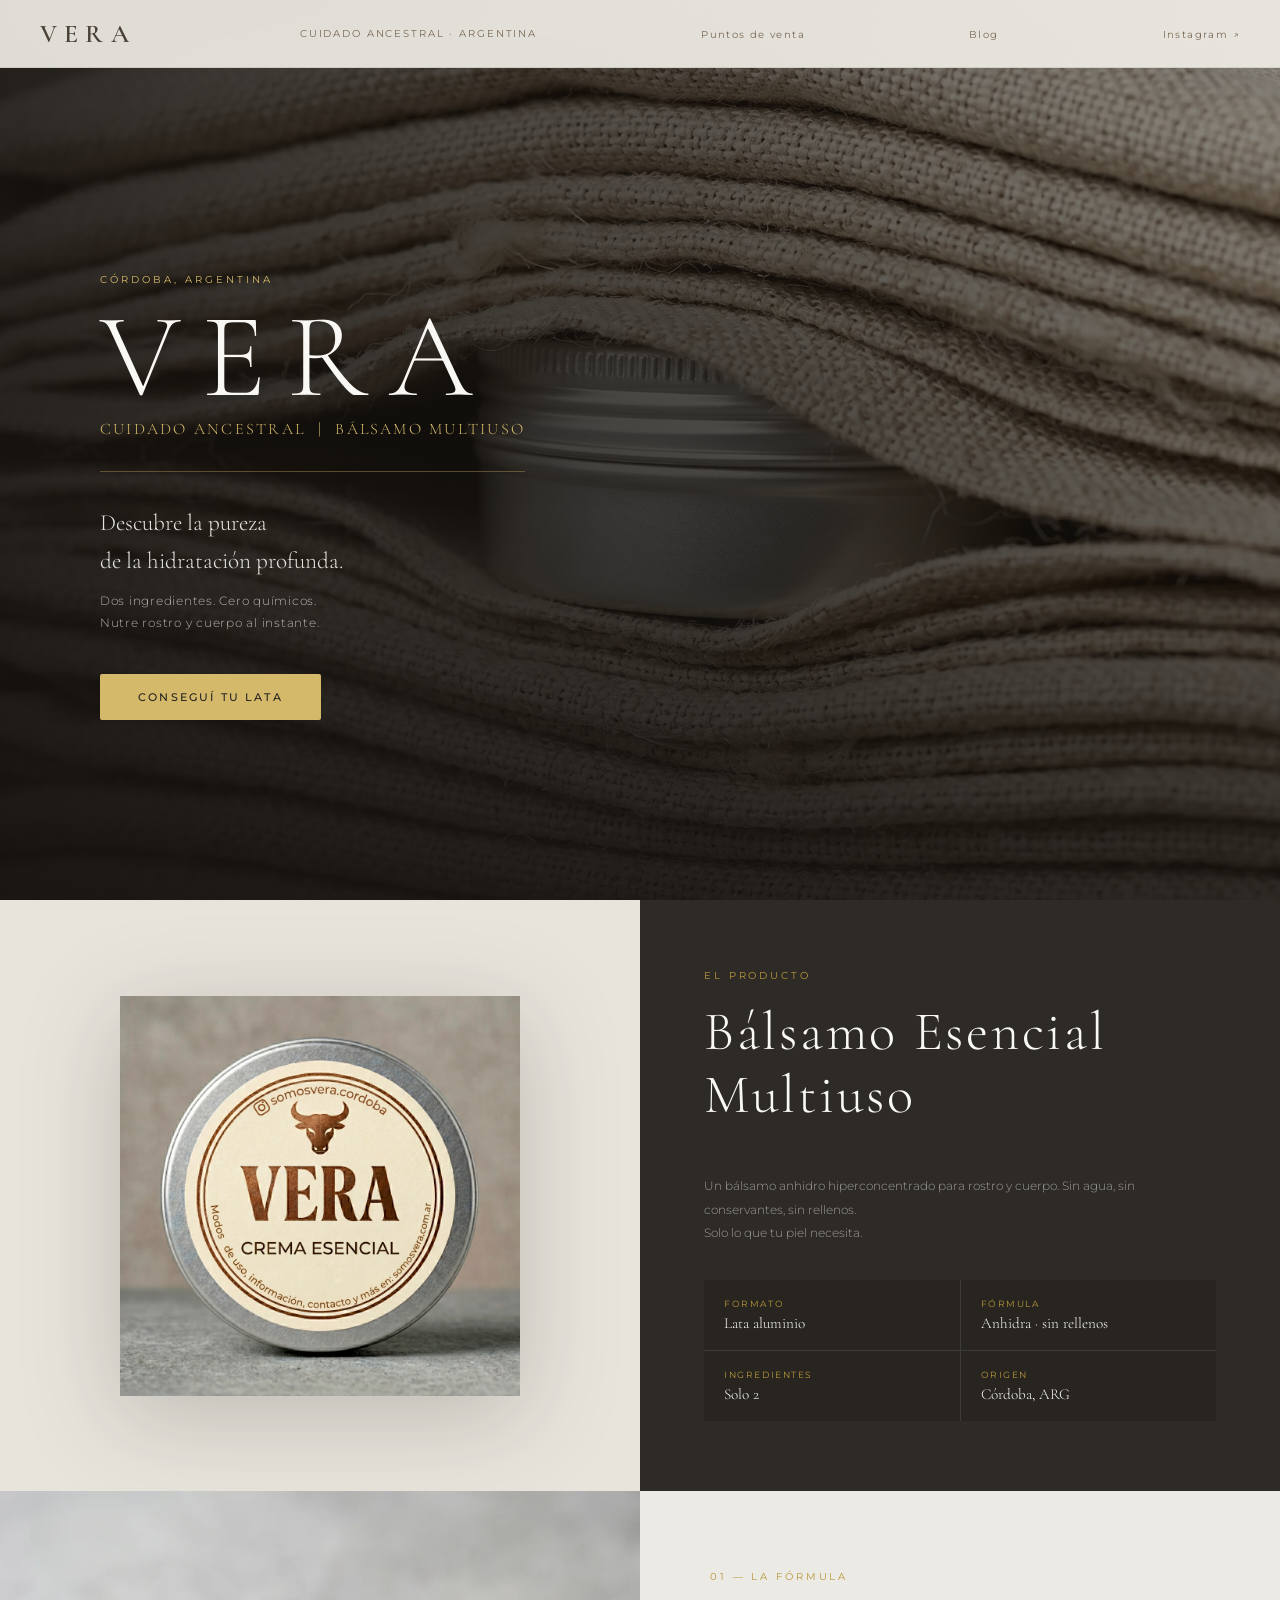
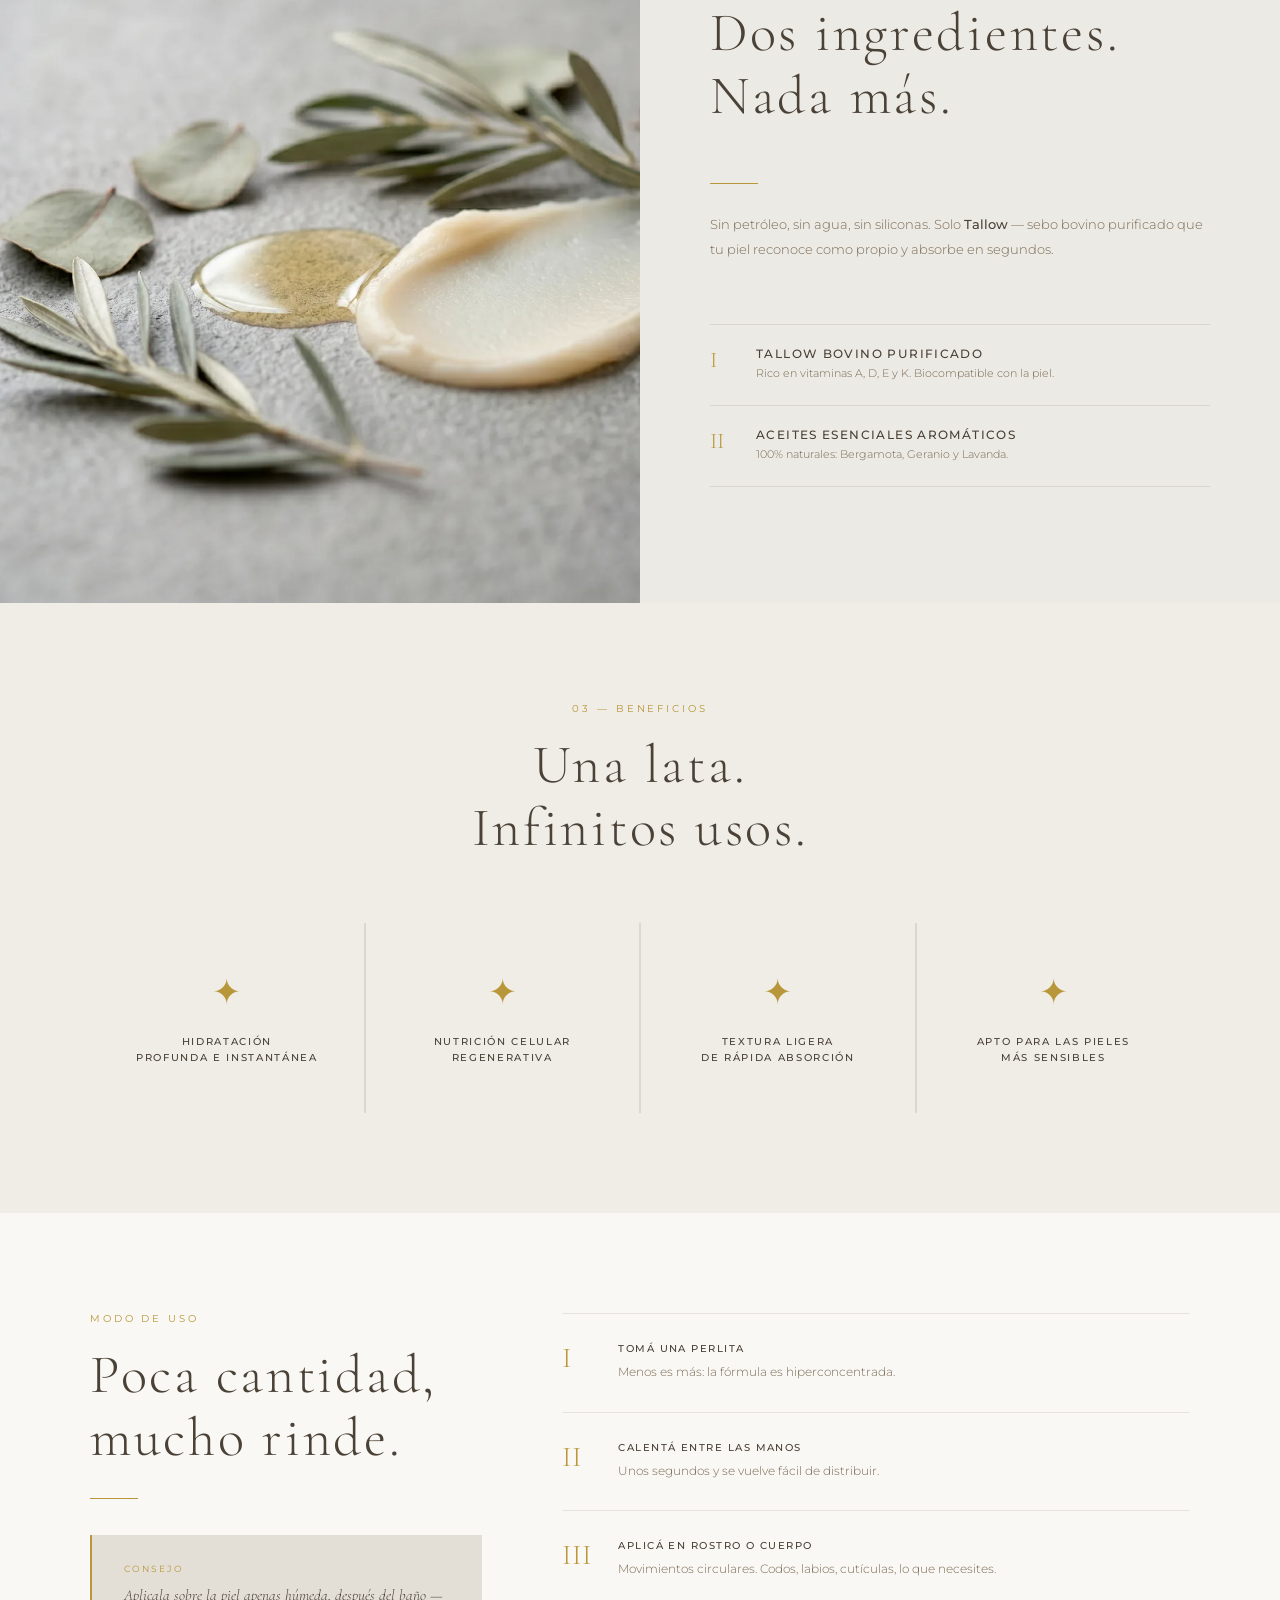
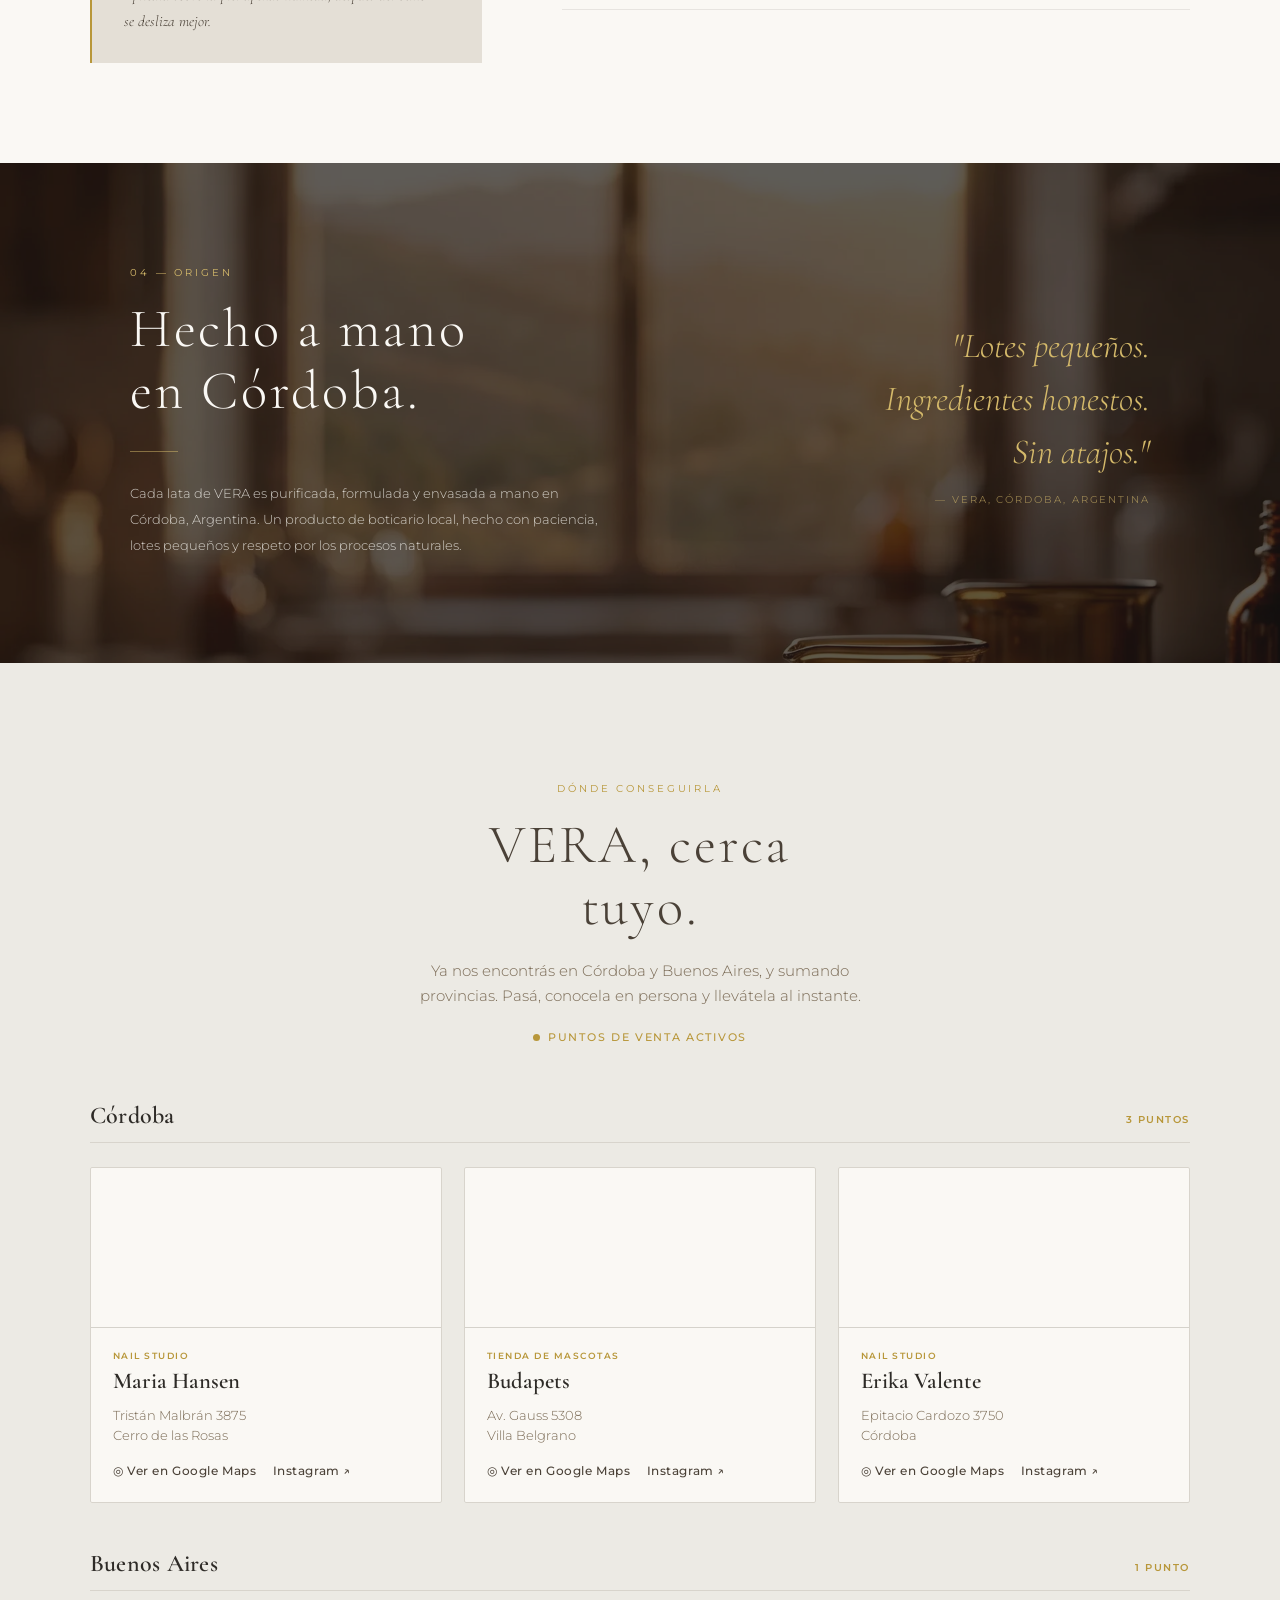
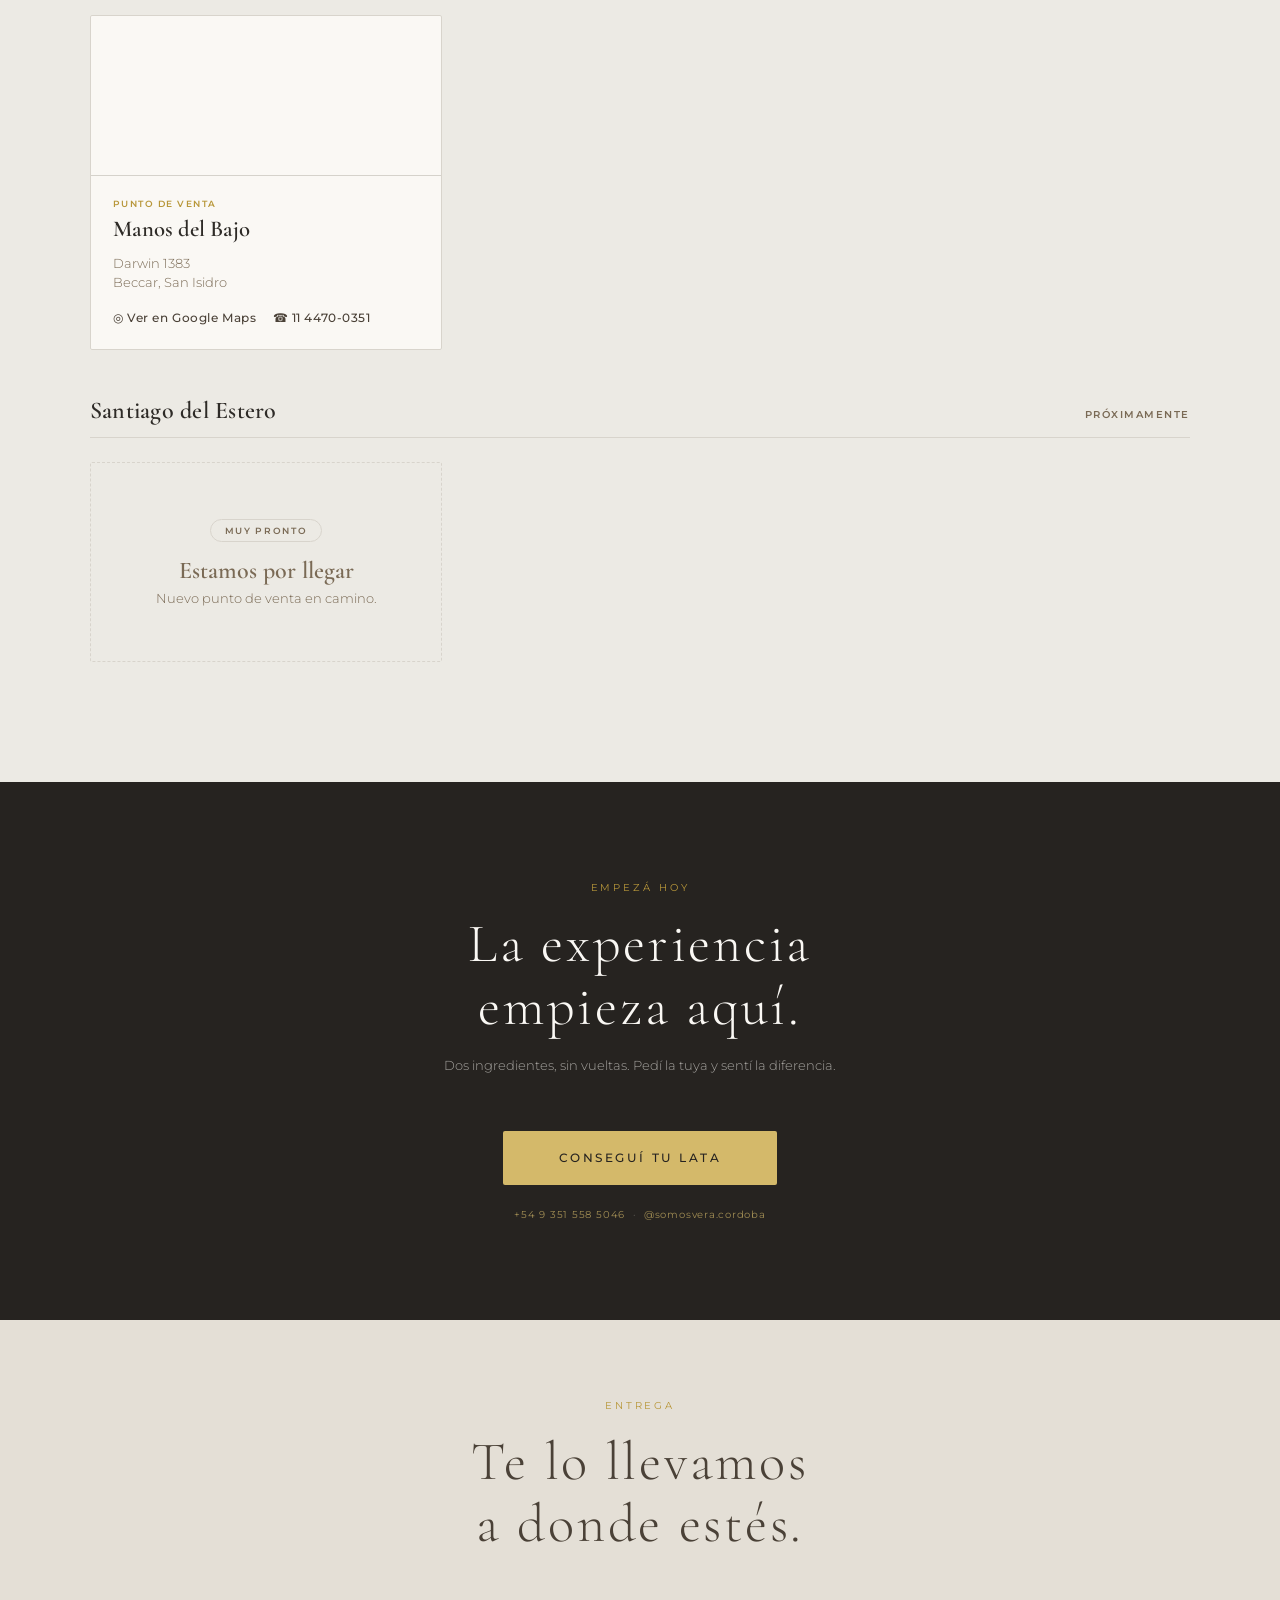
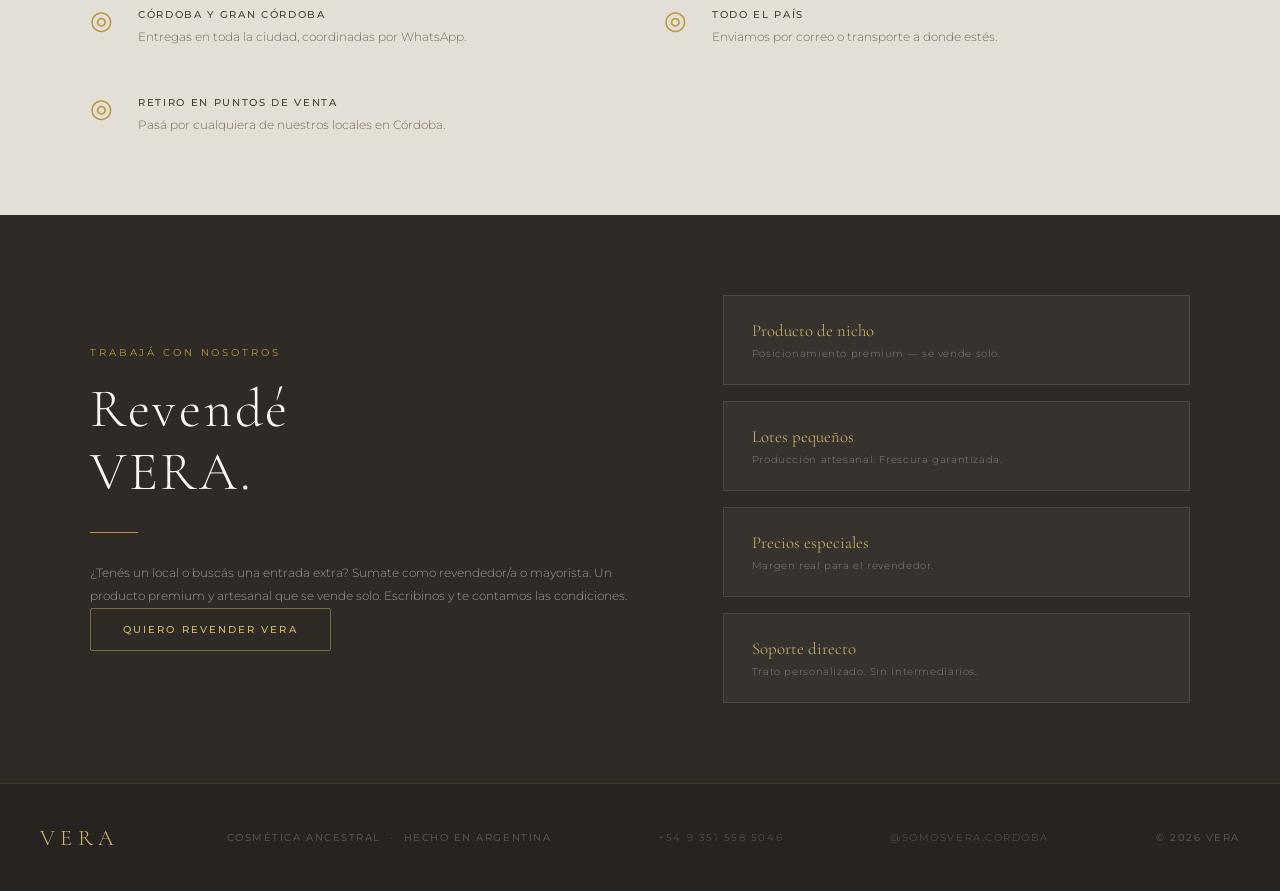
==== commit e56247e9: "Add files via upload" ====
--- a/index.html
+++ b/index.html
@@ -1532,14 +1532,14 @@
         <div class="puntos-grid">
           <div class="punto-card">
             <iframe class="punto-map" loading="lazy" referrerpolicy="no-referrer-when-downgrade"
-              src="https://www.google.com/maps?q=Darwin+1383,+Bajo+de+San+Isidro,+Buenos+Aires,+Argentina&z=16&output=embed"
-              title="Ubicación de VERA en Manos del Bajo, San Isidro"></iframe>
+              src="https://www.google.com/maps?q=Darwin+1383,+Beccar,+San+Isidro,+Buenos+Aires,+Argentina&z=16&output=embed"
+              title="Ubicación de VERA en Manos del Bajo, Beccar"></iframe>
             <div class="punto-body">
               <span class="punto-card-type">Punto de venta</span>
               <p class="punto-card-name">Manos del Bajo</p>
-              <p class="punto-card-addr">Darwin 1383<br>Bajo de San Isidro</p>
+              <p class="punto-card-addr">Darwin 1383<br>Beccar, San Isidro</p>
               <div class="punto-card-actions">
-                <a href="https://www.google.com/maps?q=Darwin+1383,+Bajo+de+San+Isidro,+Buenos+Aires,+Argentina" target="_blank" rel="noopener">◎ Ver en Google Maps</a>
+                <a href="https://www.google.com/maps?q=Darwin+1383,+Beccar,+San+Isidro,+Buenos+Aires,+Argentina" target="_blank" rel="noopener">◎ Ver en Google Maps</a>
                 <a href="tel:+541144700351">☎ 11 4470-0351</a>
               </div>
             </div>
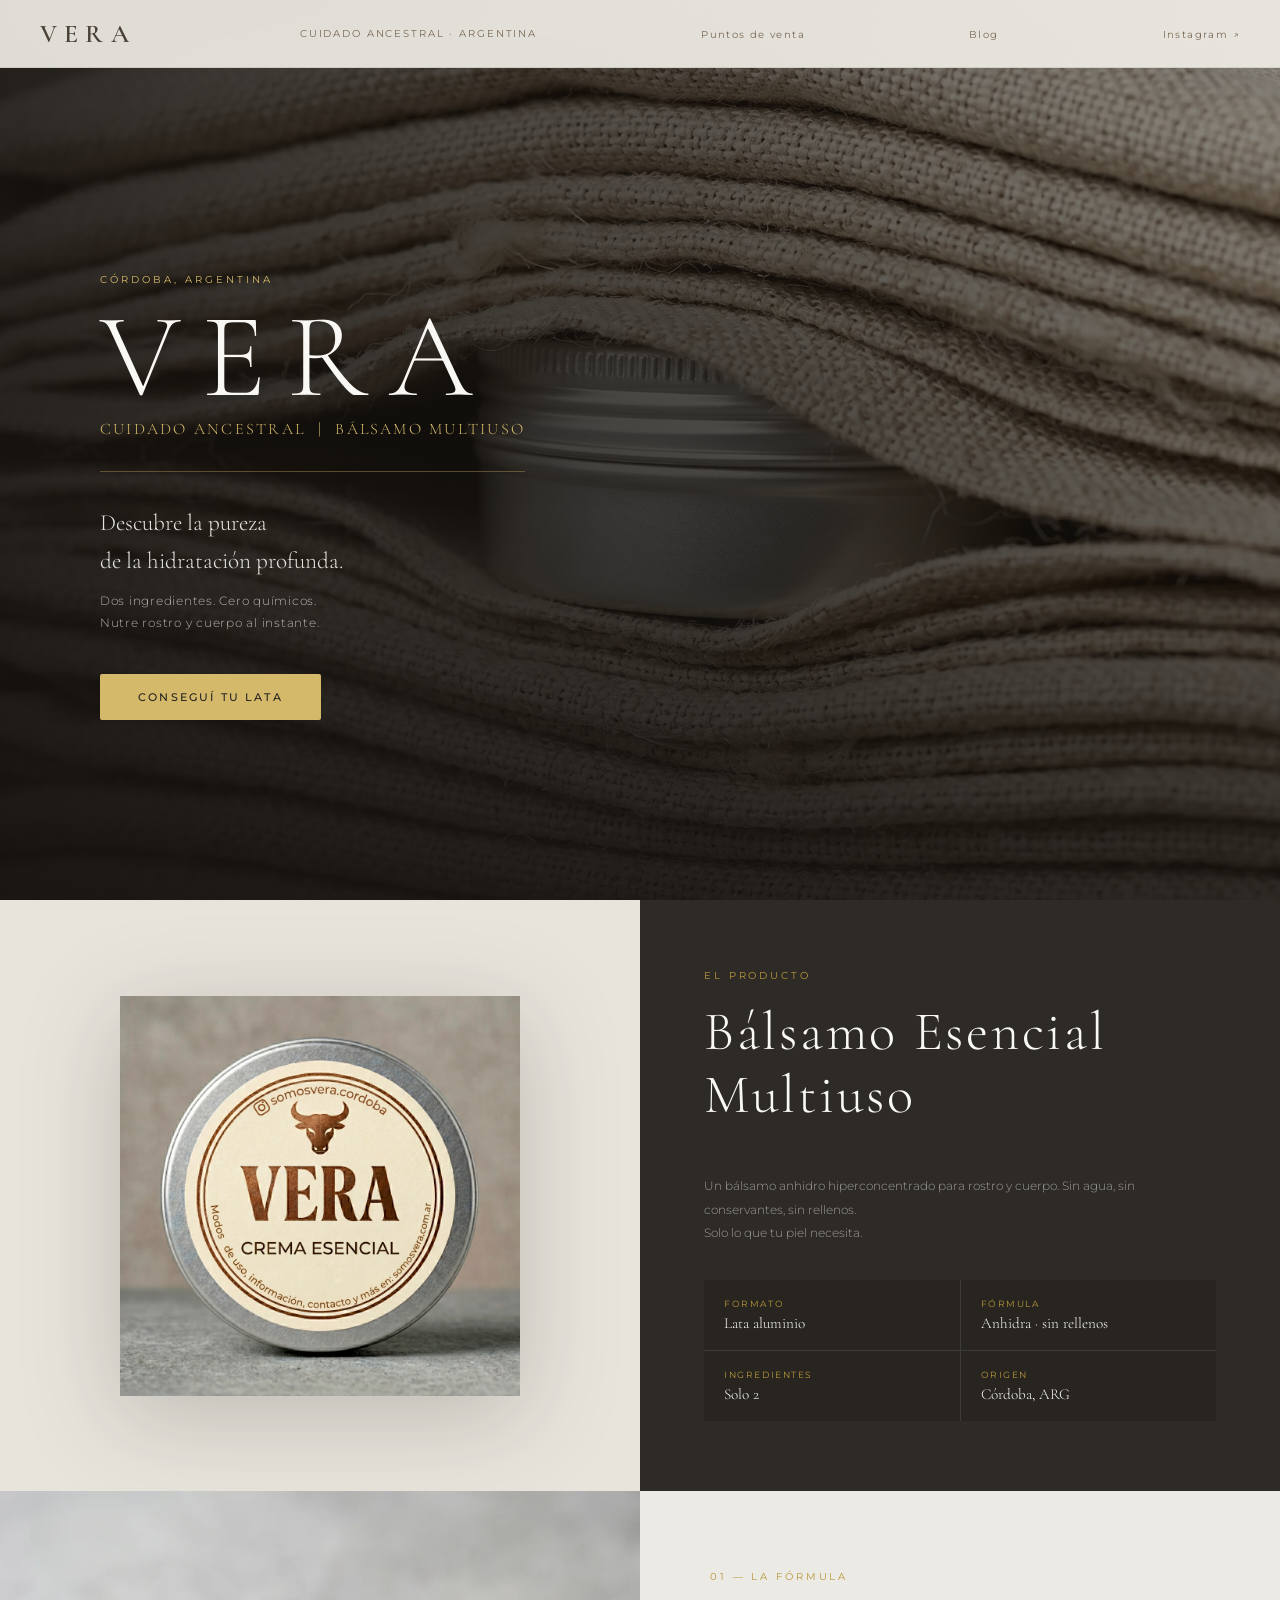
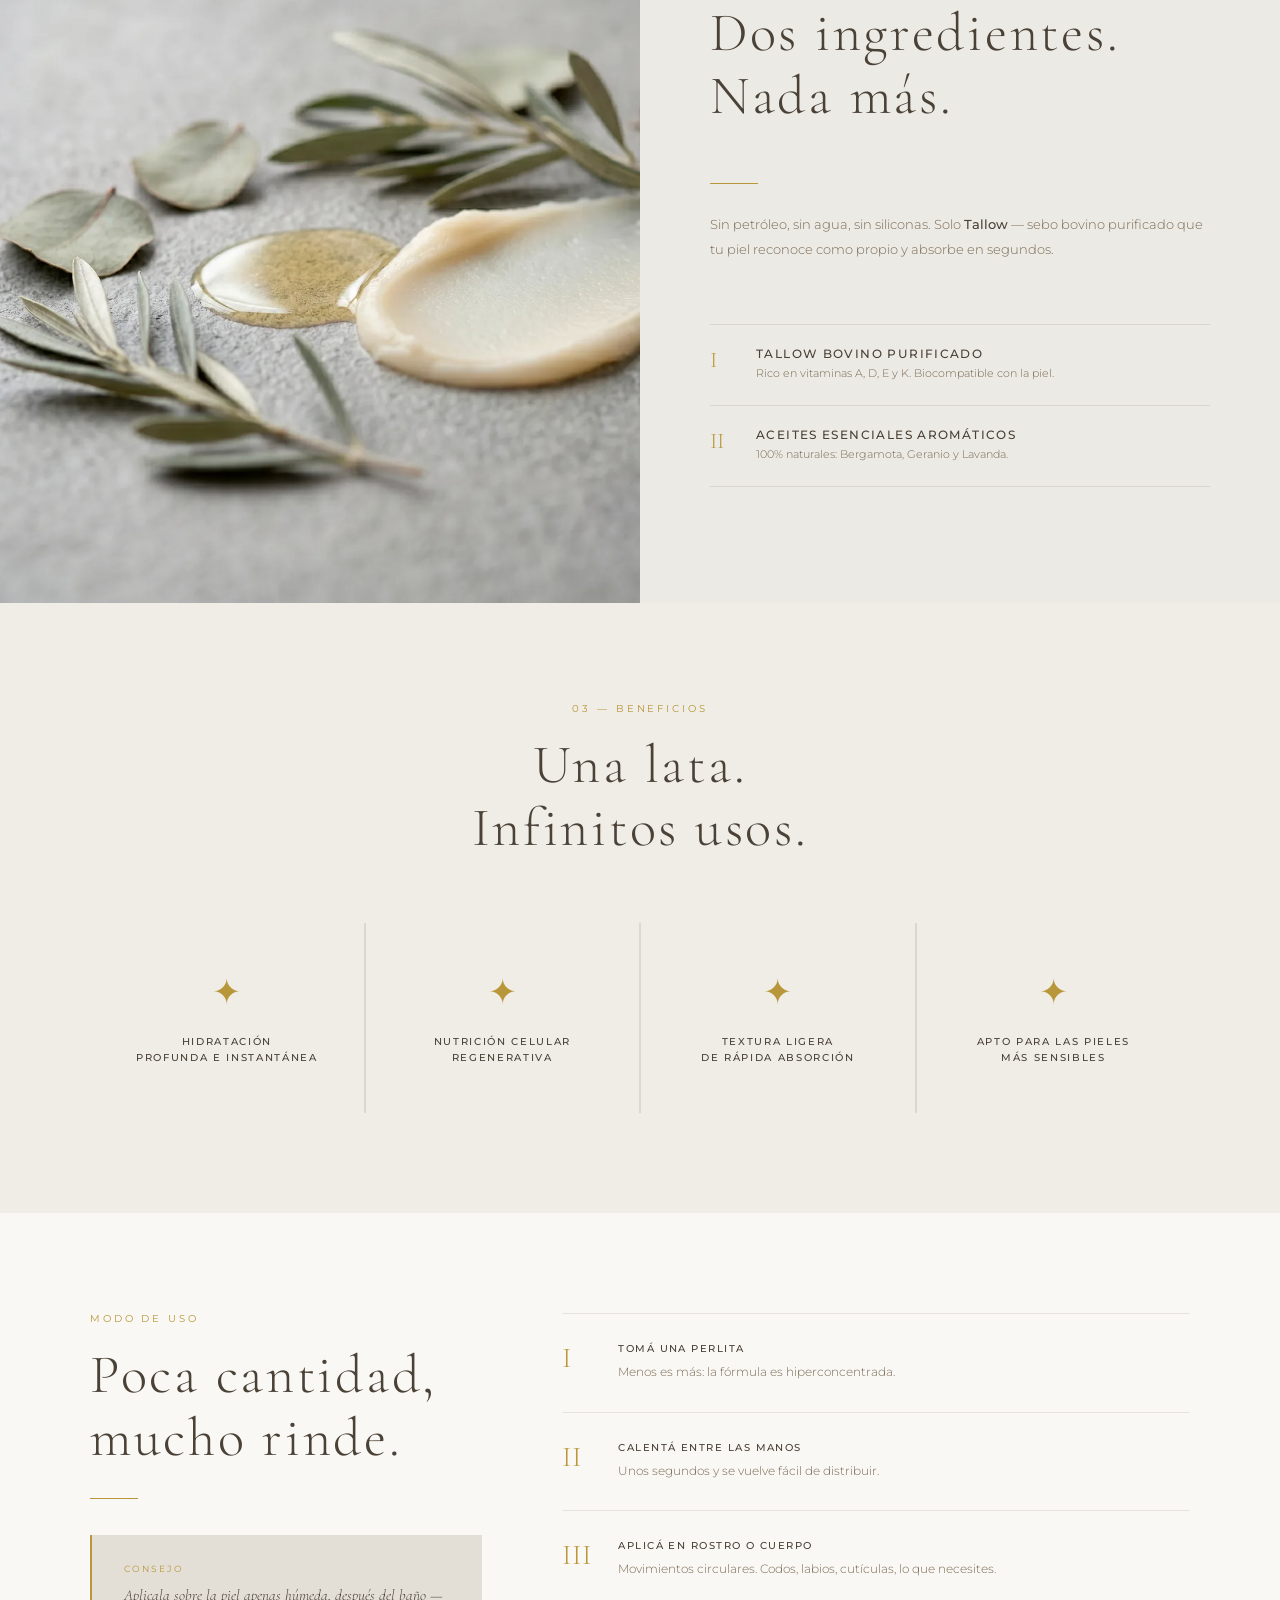
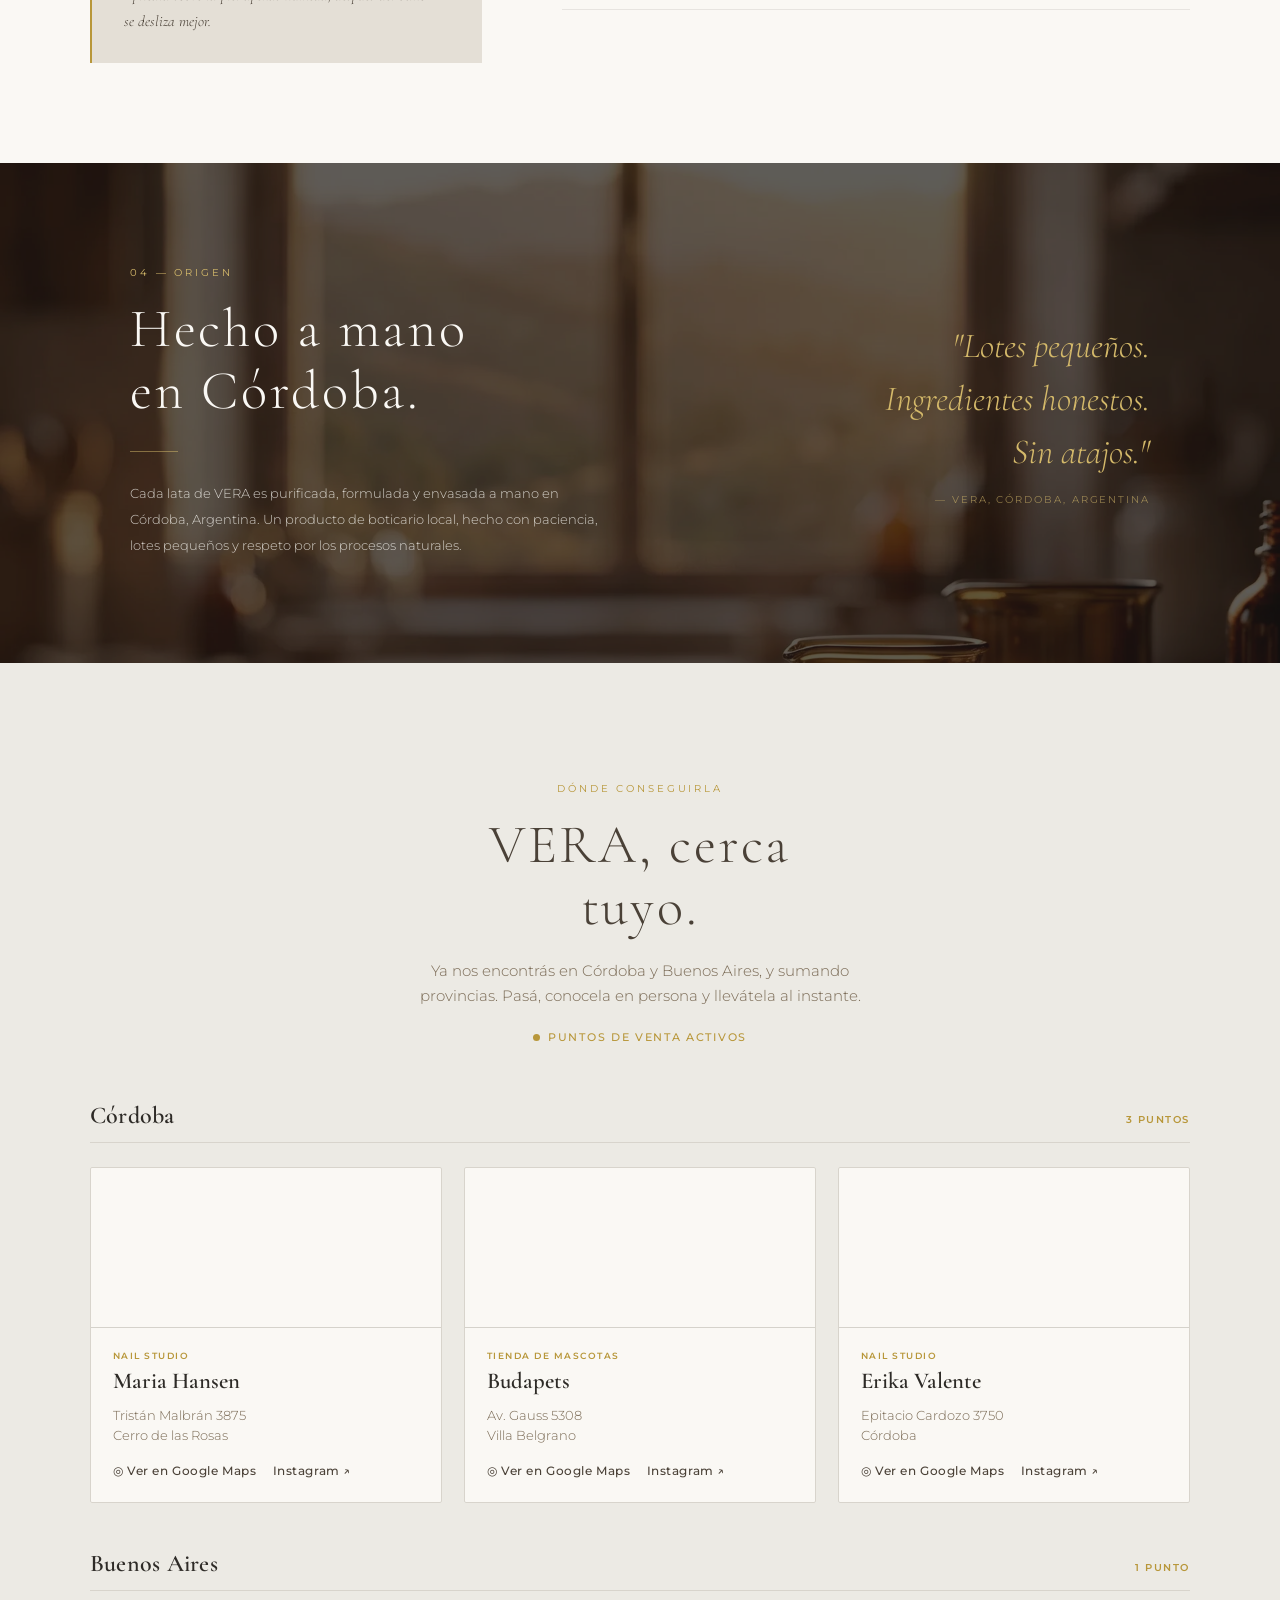
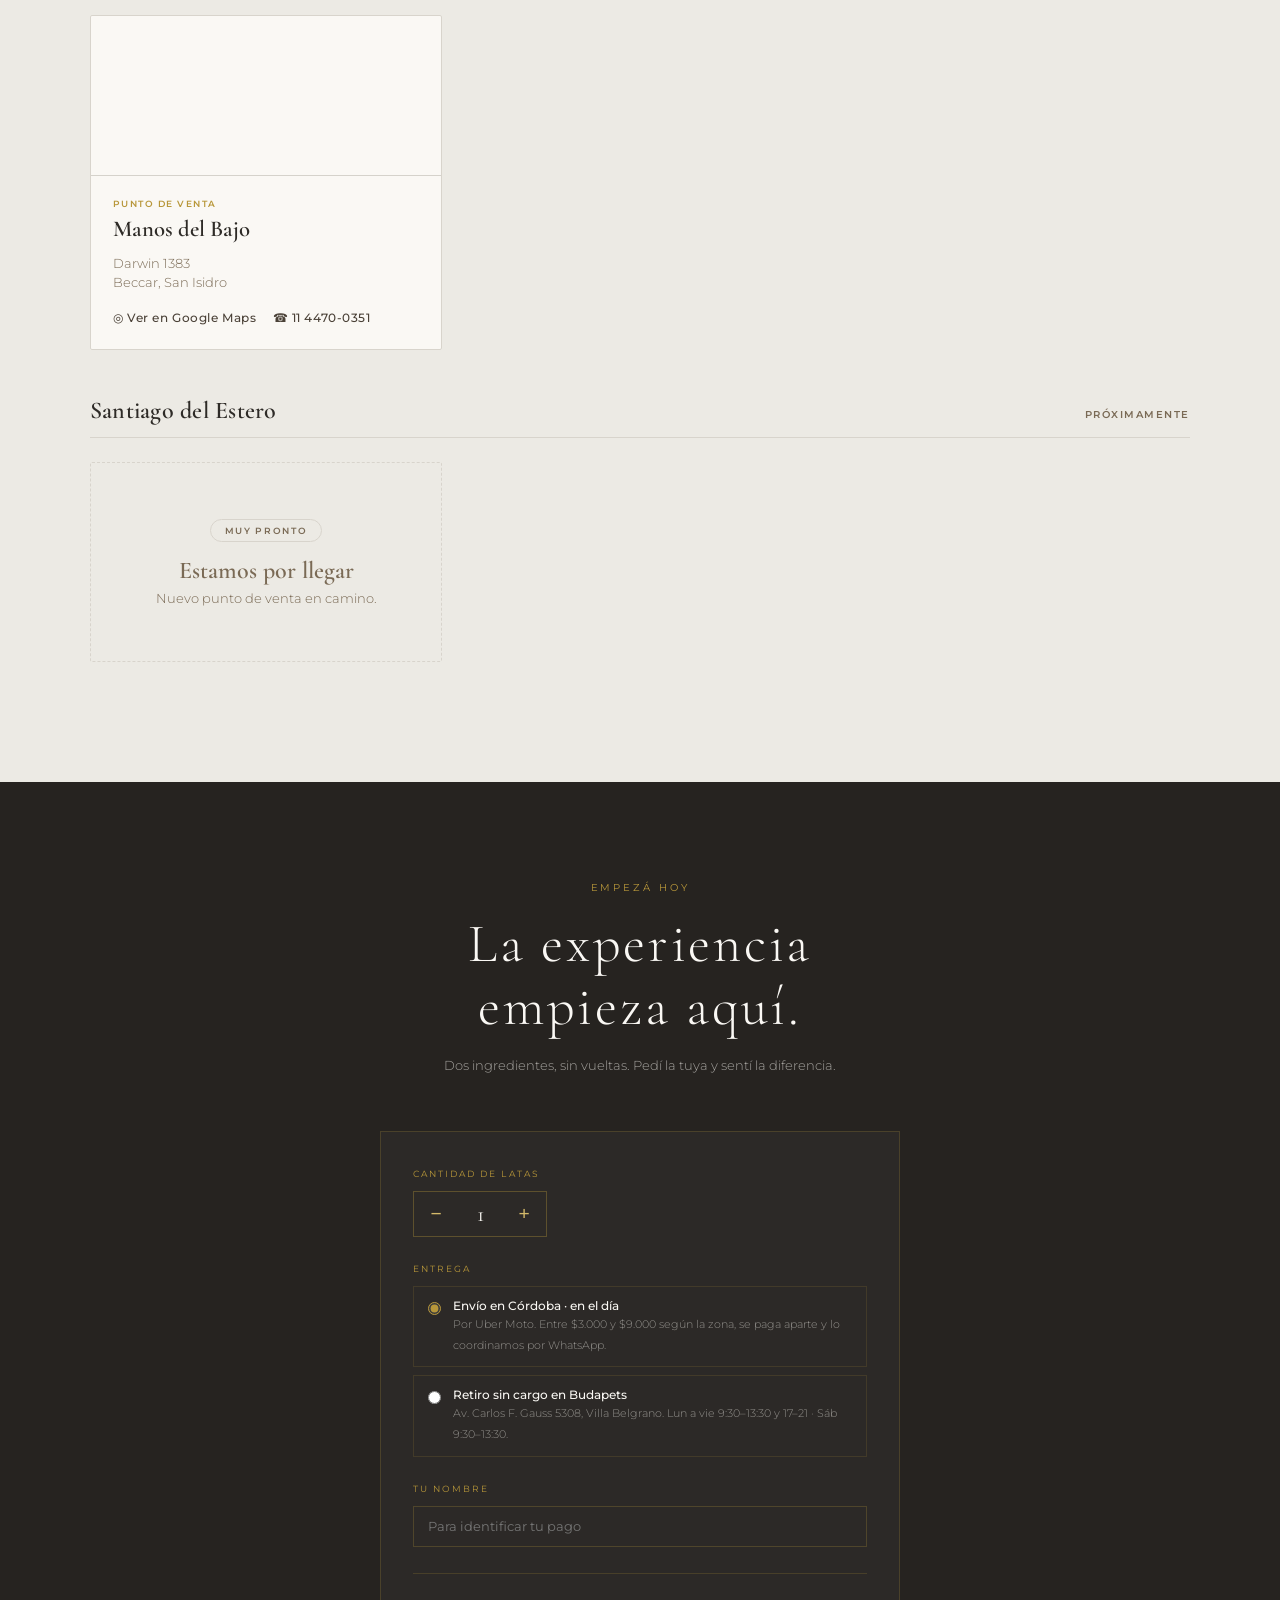
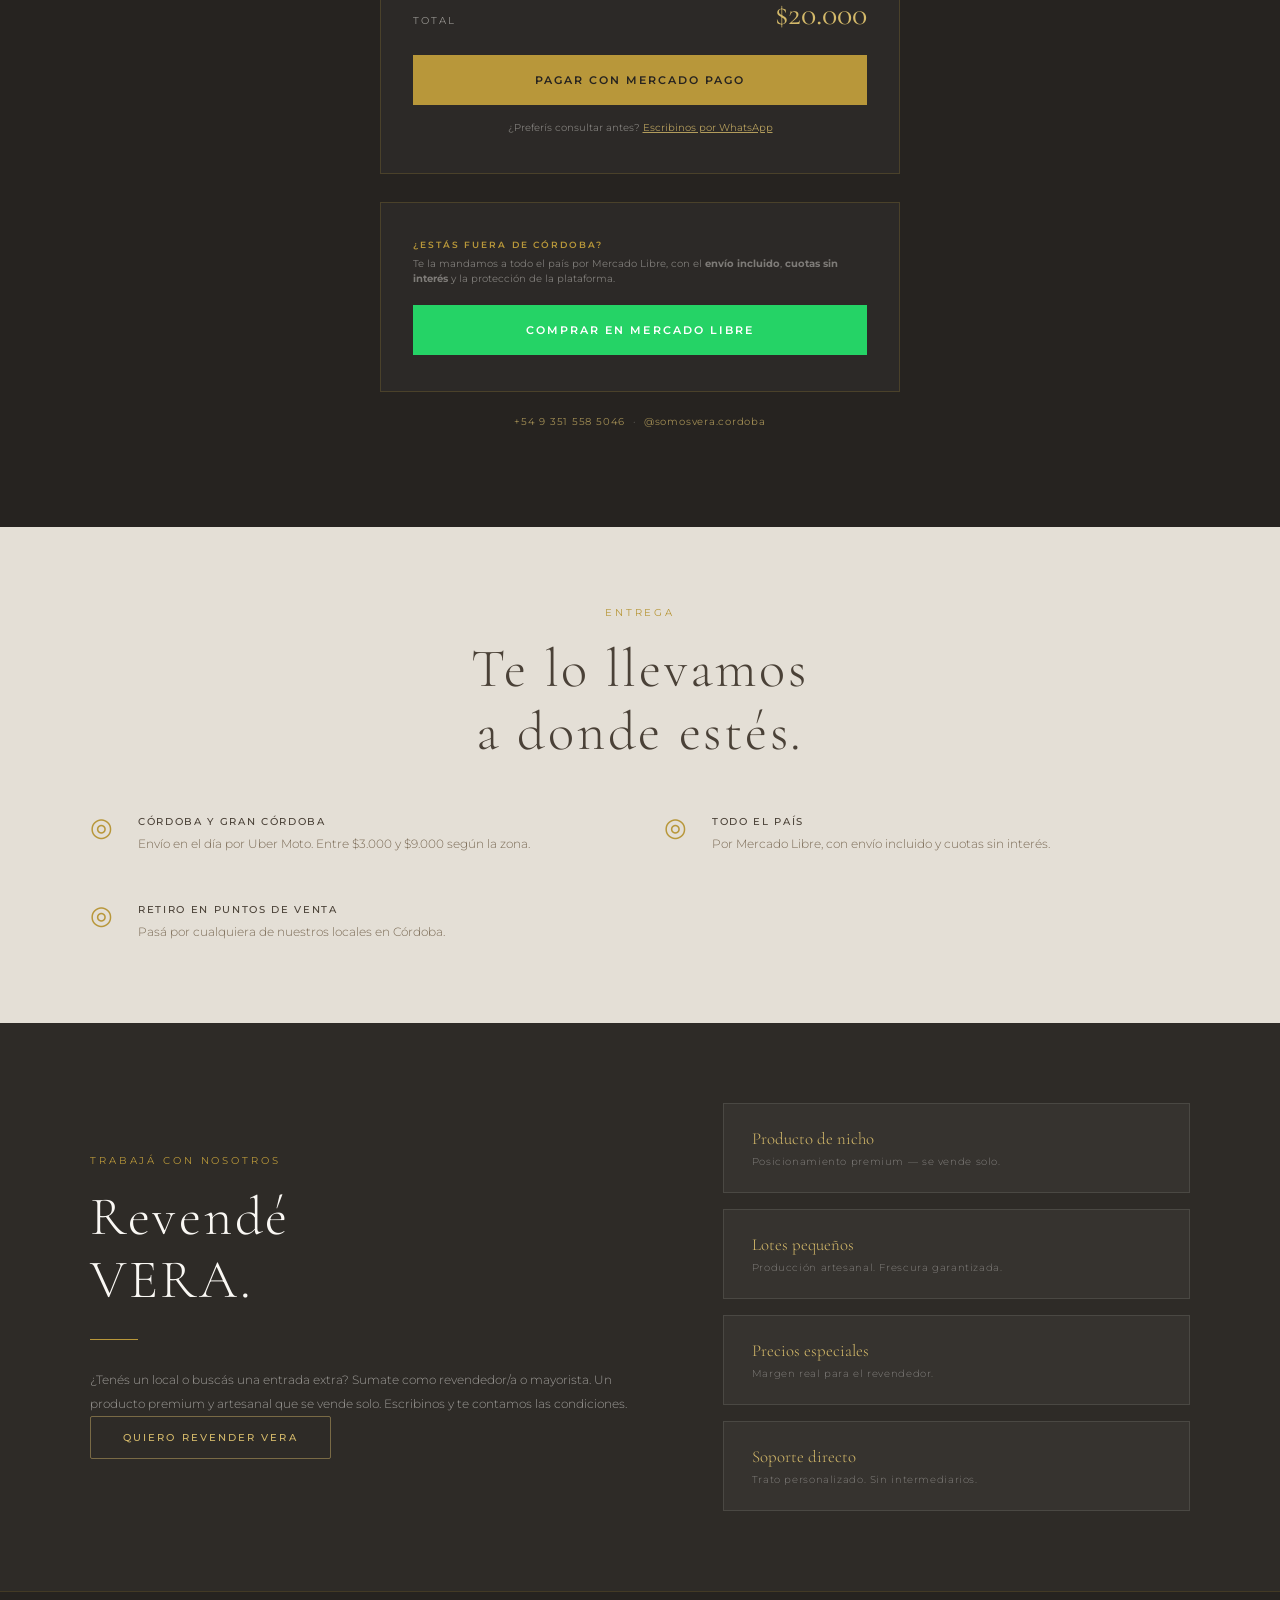
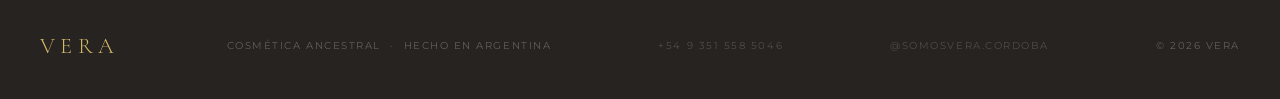
==== commit ebb9010c: "Add files via upload" ====
--- a/index.html
+++ b/index.html
@@ -692,6 +692,29 @@
       color: rgba(250, 248, 244, 0.3);
       margin-top: 24px;
     }
+
+    /* ── COMPRA DIRECTA ── */
+    .buy-box { max-width: 520px; margin: 0 auto; text-align: left; border: 1px solid rgba(184,151,58,0.22); background: rgba(255,255,255,0.03); padding: 36px 32px; }
+    .buy-row { margin-bottom: 26px; }
+    .buy-label { display:block; font-family: var(--sans); font-size: 0.58rem; letter-spacing: 0.22em; text-transform: uppercase; color: var(--gold); margin-bottom: 12px; }
+    .qty { display:flex; align-items:center; gap: 0; border: 1px solid rgba(184,151,58,0.35); width: max-content; }
+    .qty button { background: none; border: none; color: var(--gold-light); font-size: 1.2rem; width: 44px; height: 44px; cursor: pointer; }
+    .qty span { min-width: 44px; text-align:center; font-family: var(--serif); font-size: 1.4rem; color: var(--white-warm); }
+    .ship-opt { display:flex; gap: 12px; align-items:flex-start; padding: 12px 14px; border: 1px solid rgba(184,151,58,0.15); margin-bottom: 8px; cursor:pointer; }
+    .ship-opt input { margin-top: 3px; accent-color: #B8973A; }
+    .ship-opt strong { display:block; font-family: var(--sans); font-size: 0.74rem; font-weight: 500; color: var(--white-warm); }
+    .ship-opt small { font-family: var(--sans); font-size: 0.66rem; font-weight: 300; color: rgba(250,248,244,0.5); line-height: 1.6; }
+    .buy-input { width:100%; background: transparent; border: 1px solid rgba(184,151,58,0.25); color: var(--white-warm); font-family: var(--sans); font-size: 0.8rem; padding: 12px 14px; }
+    .buy-total { display:flex; justify-content: space-between; align-items: baseline; border-top: 1px solid rgba(184,151,58,0.2); padding-top: 20px; margin-bottom: 22px; }
+    .buy-total span { font-family: var(--sans); font-size: 0.62rem; letter-spacing: 0.2em; text-transform: uppercase; color: rgba(250,248,244,0.5); }
+    .buy-total b { font-family: var(--serif); font-size: 2rem; font-weight: 400; color: var(--gold-light); }
+    .buy-btn { display:block; width:100%; text-align:center; background: var(--gold); color: var(--dark-bg); border: none; font-family: var(--sans); font-size: 0.7rem; font-weight: 600; letter-spacing: 0.18em; text-transform: uppercase; padding: 18px; cursor: pointer; text-decoration: none; }
+    .buy-btn:hover { background: var(--gold-light); }
+    .buy-btn.alt { background: #25D366; color: #fff; margin-top: 12px; }
+    .buy-step2 { display:none; margin-top: 22px; padding: 18px; background: rgba(184,151,58,0.08); font-family: var(--sans); font-size: 0.74rem; line-height: 1.8; color: rgba(250,248,244,0.75); }
+    .buy-step2 b { color: var(--gold-light); }
+    .buy-note { font-family: var(--sans); font-size: 0.64rem; color: rgba(250,248,244,0.4); margin-top: 14px; line-height: 1.7; text-align:center; }
+    @media (max-width: 560px) { .buy-box { padding: 28px 18px; } }
 
     /* ── MODO DE USO ── */
     #uso {
@@ -1578,9 +1601,73 @@
         Dos ingredientes, sin vueltas. Pedí la tuya y sentí la diferencia.
       </p>
 
-      <a href="https://wa.me/5493515585046?text=Hola!%20Quiero%20comprar%20mi%20lata%20de%20VERA." class="btn-cta fade-in" target="_blank" rel="noopener">
-        Conseguí tu lata
-      </a>
+      <div class="buy-box fade-in" id="comprar">
+        <div class="buy-row">
+          <span class="buy-label">Cantidad de latas</span>
+          <div class="qty">
+            <button type="button" onclick="veraQty(-1)" aria-label="Restar">−</button>
+            <span id="vera-qty">1</span>
+            <button type="button" onclick="veraQty(1)" aria-label="Sumar">+</button>
+          </div>
+        </div>
+        <div class="buy-row">
+          <span class="buy-label">Entrega</span>
+          <label class="ship-opt"><input type="radio" name="vera-ship" value="envio" checked><span><strong>Envío en Córdoba · en el día</strong><small>Por Uber Moto. Entre $3.000 y $9.000 según la zona, se paga aparte y lo coordinamos por WhatsApp.</small></span></label>
+          <label class="ship-opt"><input type="radio" name="vera-ship" value="retiro"><span><strong>Retiro sin cargo en Budapets</strong><small>Av. Carlos F. Gauss 5308, Villa Belgrano. Lun a vie 9:30–13:30 y 17–21 · Sáb 9:30–13:30.</small></span></label>
+        </div>
+        <div class="buy-row">
+          <span class="buy-label">Tu nombre</span>
+          <input class="buy-input" id="vera-name" type="text" placeholder="Para identificar tu pago" autocomplete="name">
+        </div>
+        <div class="buy-total"><span>Total</span><b id="vera-total">$20.000</b></div>
+        <button type="button" class="buy-btn" onclick="veraPay()">Pagar con Mercado Pago</button>
+        <div class="buy-step2" id="vera-step2">
+          Se abrió Mercado Pago en otra pestaña. Ingresá el monto <b id="vera-amount">$20.000</b> y completá el pago.<br>
+          Cuando termines, volvé acá y avisanos:
+          <a href="#" class="buy-btn alt" id="vera-paid" onclick="return veraPaid()">Ya pagué · Avisar por WhatsApp</a>
+        </div>
+        <p class="buy-note">¿Preferís consultar antes? <a href="https://wa.me/5493515585046?text=Hola!%20Quiero%20comprar%20mi%20lata%20de%20VERA." target="_blank" rel="noopener" style="color:rgba(212,185,106,0.8);">Escribinos por WhatsApp</a></p>
+      </div>
+
+      <!-- ── Compra desde otra provincia ── -->
+      <div class="buy-box fade-in" id="comprar-interior" style="margin-top:28px;">
+        <p class="buy-label" style="margin-bottom:6px; font-weight:600;">¿Estás fuera de Córdoba?</p>
+        <p class="buy-note" style="margin:0 0 18px; text-align:left; line-height:1.55;">
+          Te la mandamos a todo el país por Mercado Libre, con el <strong>envío incluido</strong>,
+          <strong>cuotas sin interés</strong> y la protección de la plataforma.
+        </p>
+        <a class="buy-btn alt" id="vera-ml" href="https://meli.la/2T2ipUH" target="_blank" rel="noopener" onclick="if(window.gtag)gtag('event','click_mercadolibre');">Comprar en Mercado Libre</a>
+      </div>
+
+      <script>
+        (function(){
+          var PRECIO = 20000;
+          var MP_LINK = 'https://link.mercadopago.com.ar/somosvera';
+          var qty = 1;
+          function fmt(n){ return '$' + n.toLocaleString('es-AR'); }
+          function ship(){ var r=document.querySelector('input[name="vera-ship"]:checked'); return r ? r.value : 'envio'; }
+          function render(){
+            document.getElementById('vera-qty').textContent = qty;
+            document.getElementById('vera-total').textContent = fmt(qty*PRECIO);
+            document.getElementById('vera-amount').textContent = fmt(qty*PRECIO);
+          }
+          window.veraQty = function(d){ qty = Math.min(10, Math.max(1, qty+d)); render(); };
+          window.veraPay = function(){
+            try { sessionStorage.setItem('vera_shipping', ship()); } catch(e){}
+            render();
+            document.getElementById('vera-step2').style.display='block';
+            if (window.gtag) gtag('event','begin_checkout',{value: qty*PRECIO, currency:'ARS'});
+            window.open(MP_LINK, '_blank', 'noopener');
+          };
+          window.veraPaid = function(){
+            var name = (document.getElementById('vera-name').value || '').trim();
+            var p = new URLSearchParams({status:'approved', external_reference: ship(), cant: qty, total: qty*PRECIO, nombre: name});
+            window.location.href = '/gracias.html?' + p.toString();
+            return false;
+          };
+          render();
+        })();
+      </script>
 
       <span class="cta-disclaimer" style="margin-top:24px;">
         <a href="https://wa.me/5493515585046" style="color:rgba(212,185,106,0.7); text-decoration:none;" target="_blank" rel="noopener">+54 9 351 558 5046</a>
@@ -1609,14 +1696,14 @@
           <span class="envios-icon">◎</span>
           <div>
             <p class="envios-item-title">Córdoba y Gran Córdoba</p>
-            <p class="envios-item-text">Entregas en toda la ciudad, coordinadas por WhatsApp.</p>
+            <p class="envios-item-text">Envío en el día por Uber Moto. Entre $3.000 y $9.000 según la zona.</p>
           </div>
         </div>
         <div class="envios-item">
           <span class="envios-icon">◎</span>
           <div>
             <p class="envios-item-title">Todo el país</p>
-            <p class="envios-item-text">Enviamos por correo o transporte a donde estés.</p>
+            <p class="envios-item-text">Por Mercado Libre, con envío incluido y cuotas sin interés.</p>
           </div>
         </div>
         <div class="envios-item">
